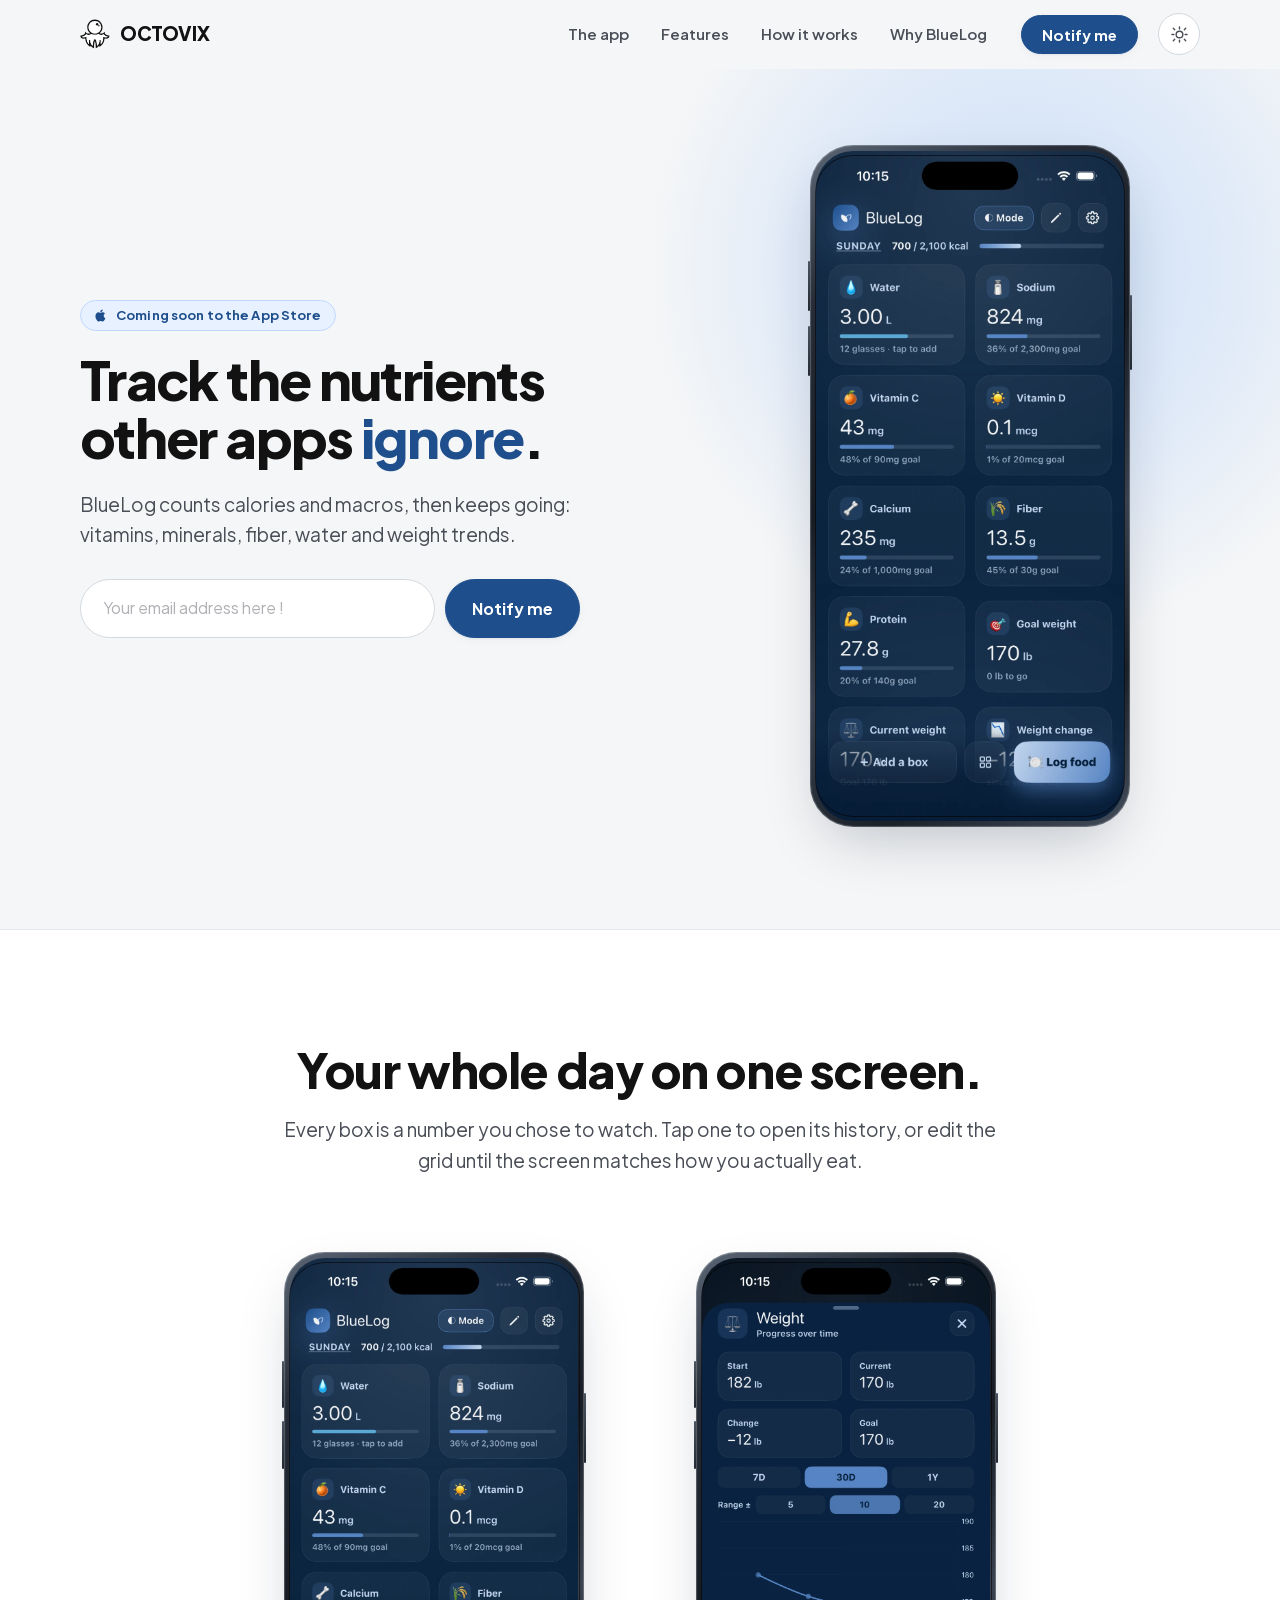
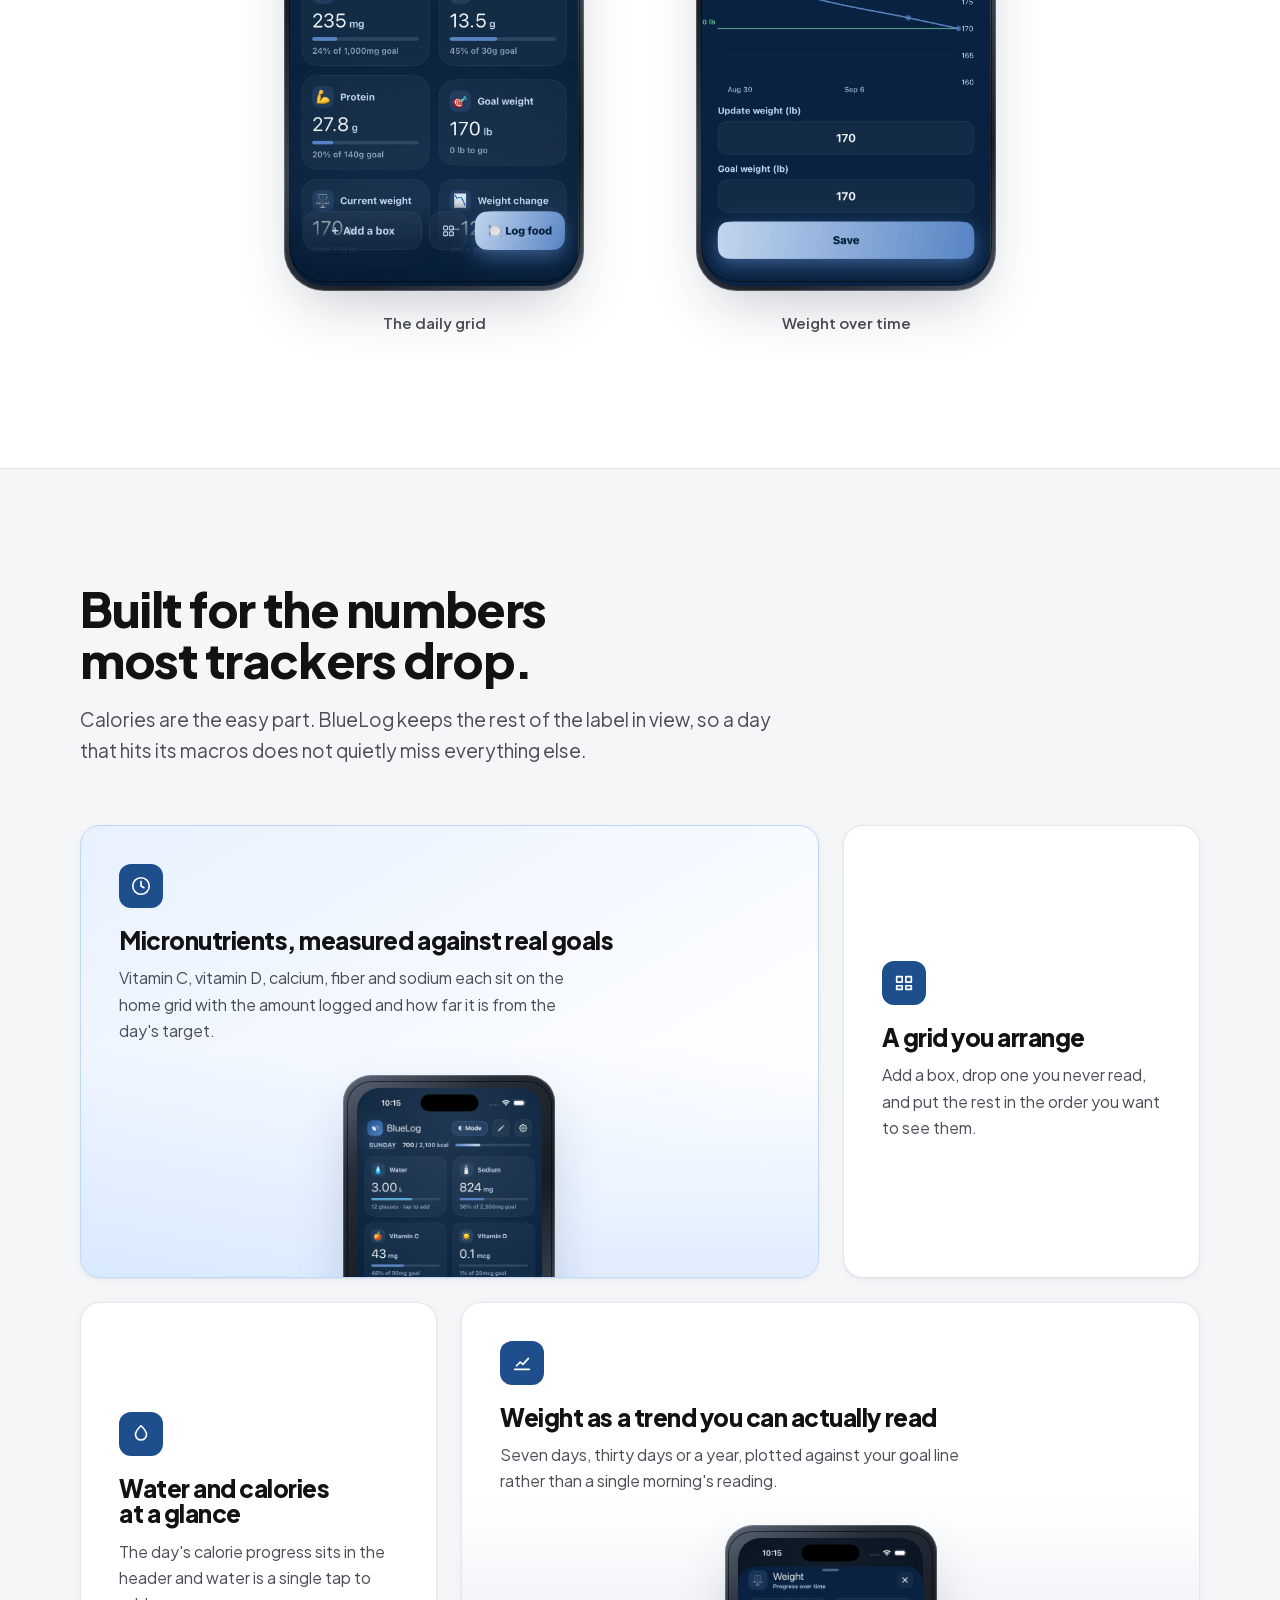
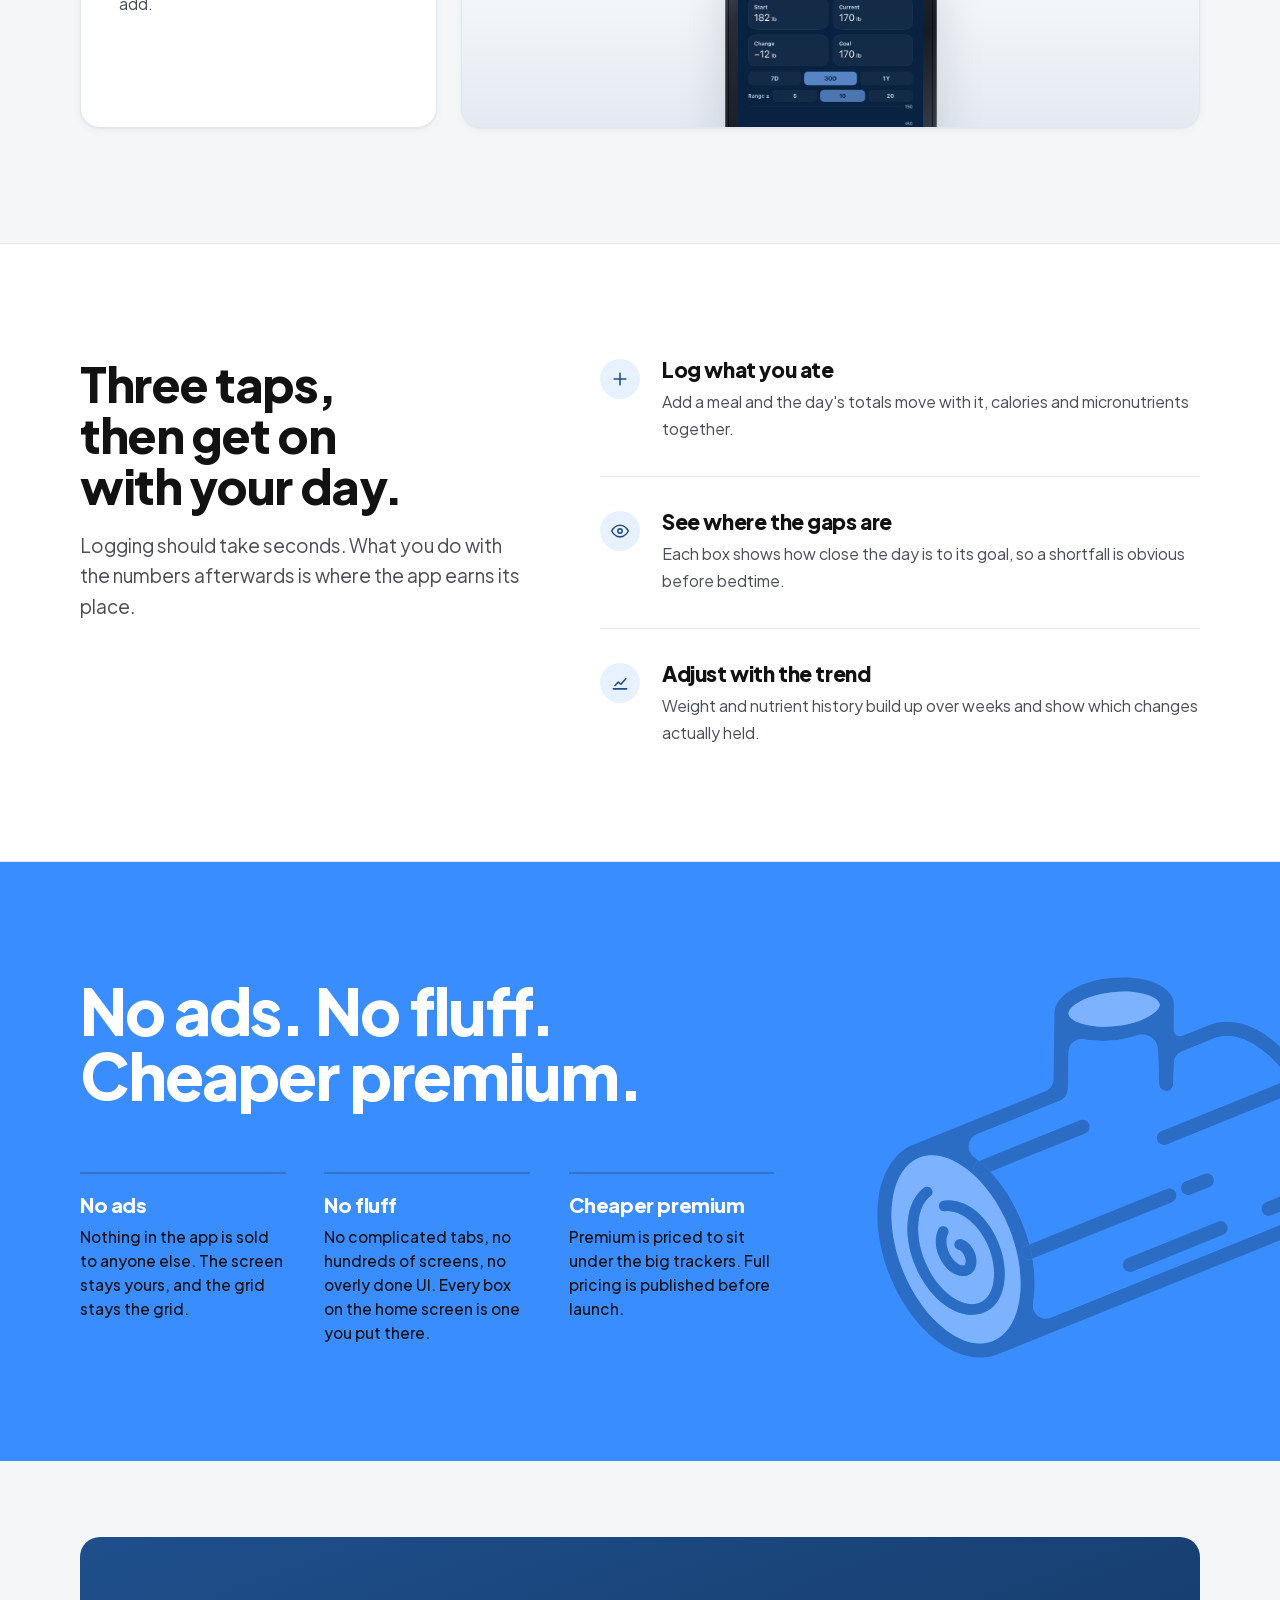
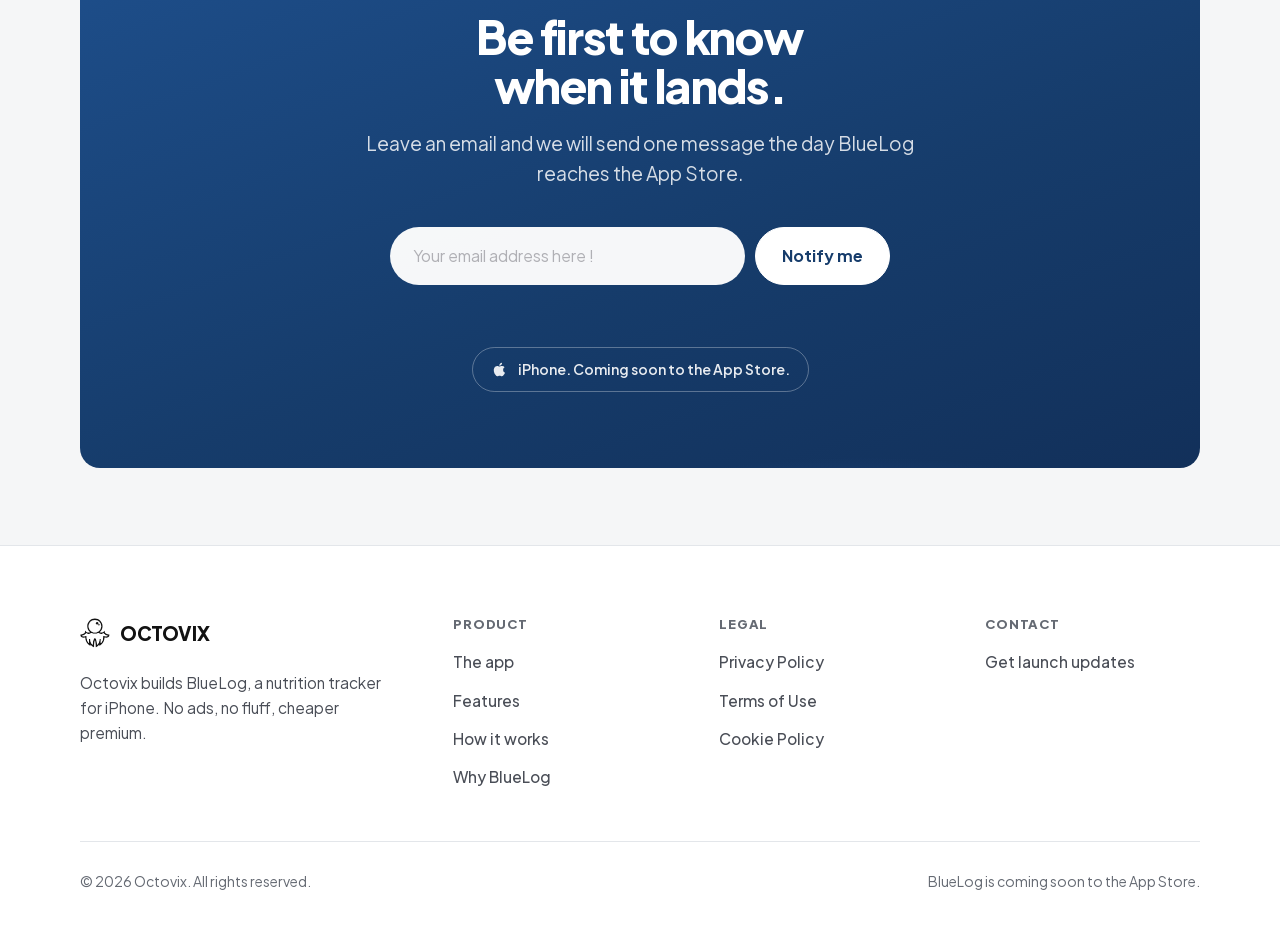
==== index.html @ 42024d17 "removed: Unneeded Text.html Removed/altered text" ====
<!DOCTYPE html>
<html lang="en">
<head>
<meta charset="utf-8">
<meta name="viewport" content="width=device-width, initial-scale=1">
<title>BlueLog by Octovix | Nutrition tracking without the noise</title>
<meta name="description" content="BlueLog counts calories and macros, then keeps going: vitamins, minerals, fiber, water and weight trends. No ads. Coming soon to the App Store.">
<meta name="theme-color" content="#3A8DFF" media="(prefers-color-scheme: light)">
<meta name="theme-color" content="#0C1624" media="(prefers-color-scheme: dark)">

<!-- Open Graph / social.
     TODO: once the live domain is registered, set og:url, twitter:url and add
     <link rel="canonical"> here. No domain is invented in the meantime. -->
<meta property="og:type" content="website">
<meta property="og:site_name" content="Octovix">
<meta property="og:title" content="BlueLog | Nutrition tracking without the noise">
<meta property="og:description" content="Calories and macros, plus the vitamins, minerals, fiber and water most trackers skip. Coming soon to the App Store.">
<meta property="og:image" content="assets/img/og-image.png">
<meta property="og:image:width" content="1200">
<meta property="og:image:height" content="630">
<meta property="og:image:alt" content="BlueLog shown on an iPhone beside the Octovix wordmark.">
<meta name="twitter:card" content="summary_large_image">
<meta name="twitter:title" content="BlueLog | Nutrition tracking without the noise">
<meta name="twitter:description" content="Calories and macros, plus the vitamins, minerals, fiber and water most trackers skip.">
<meta name="twitter:image" content="assets/img/og-image.png">

<link rel="icon" href="assets/img/favicon.svg" type="image/svg+xml">
<link rel="apple-touch-icon" href="assets/img/apple-touch-icon.png">
<link rel="preload" href="assets/fonts/plus-jakarta-sans-latin.woff2" as="font" type="font/woff2" crossorigin>
<link rel="stylesheet" href="assets/css/styles.css">
<script>document.documentElement.classList.add('js');try{var t=localStorage.getItem('octovix-theme');if(t==='light'||t==='dark')document.documentElement.setAttribute('data-theme',t);}catch(e){}setTimeout(function(){if(!window.__blueLogReady)document.documentElement.classList.remove('js');},2500);</script>
<script type="application/ld+json">
{
  "@context": "https://schema.org",
  "@type": "SoftwareApplication",
  "name": "BlueLog",
  "applicationCategory": "HealthApplication",
  "operatingSystem": "iOS",
  "author": { "@type": "Organization", "name": "Octovix" }
}
</script>
</head>
<body>
<svg width="0" height="0" aria-hidden="true" focusable="false" style="position:absolute">
<symbol id="octovix-mark" viewBox="705 162 117 116">
<g id="_Mirror_Repeat_" data-name="&amp;lt;Mirror Repeat&amp;gt;">
      <g>
        <path fill="currentColor" d="M819.45,226.89c0-.28-.2-.52-.47-.57l-1.73-.33c-5.1-.98-15.62-4.52-15.62-9.22v-4.6c0-.49-.59-.76-.96-.44l-3.51,2.98c-.36.31-8.13,6.75-15.55,2.02,6.89-5.46,11.31-13.91,11.31-23.37,0-16.45-13.38-29.84-29.83-29.84s-29.84,13.39-29.84,29.84c0,9.46,4.43,17.9,11.31,23.37-7.42,4.73-15.19-1.71-15.54-2.01l-3.52-3.03c-.38-.32-.96-.05-.96.44v4.64c0,4.7-10.53,8.24-15.62,9.22l-1.73.33c-.27.05-.47.29-.47.57v1.76c0,2.99,1.15,5.46,3.32,7.13,4,3.07,10.68,2.7,14.97,2.03.34-.05.64.2.67.53,1.57,21.53,15.7,28.97,16.34,29.3l3.21,1.64c.39.2.86-.09.84-.54l-.07-2.26c-.02-.57.7-.82,1.05-.37,4.1,5.38,8.48,7.71,8.82,7.89l3.11,1.6c.39.2.85-.08.85-.52v-3.49c0-11.16,1.6-18.62,2.57-22.08.09-.32.38-.53.71-.53s.62.22.71.53c.96,3.47,2.57,10.92,2.57,22.08v3.49c0,.44.46.72.85.52l3.11-1.6c.34-.18,4.73-2.5,8.82-7.89.34-.45,1.07-.2,1.05.36l-.07,2.26c-.01.44.45.74.84.54l3.21-1.64c.64-.32,14.76-7.77,16.34-29.3.02-.34.33-.59.67-.53,4.29.67,10.97,1.04,14.97-2.03,2.17-1.67,3.32-4.13,3.32-7.13v-1.76ZM738.66,193.35c0-13.46,10.95-24.41,24.41-24.41s24.41,10.95,24.41,24.41-10.95,24.41-24.41,24.41-24.41-10.95-24.41-24.41ZM812.83,231.47h0c-2.86,2.2-10.23,1.35-14.21.29l-2.68-.72c-.37-.1-.73.18-.73.56v2.77c0,8.88-2.27,16.36-6.75,22.23-.53.7-1.06,1.33-1.58,1.9-.36.4-1.03.13-1.01-.41l.38-11.96c.05-.78.08-1.59.09-2.41,0-.32-.25-.58-.57-.59l-4.28-.07c-.32,0-.58.24-.59.56l-.07,2.23c-.45,6.78-2.61,12.64-6.43,17.44-.61.77-1.23,1.46-1.82,2.07-.35.36-.97.12-.99-.38-.62-10.84-2.61-17.3-3.27-19.18-.02-.04-1.87-6.05-5.18-6.05h-.03c-3.06.02-5.26,6-5.27,6.05-.66,1.88-2.65,8.34-3.27,19.18-.03.5-.64.74-.99.38-.59-.61-1.21-1.3-1.82-2.07-3.82-4.81-5.98-10.66-6.43-17.44l-.07-2.23c-.01-.32-.27-.57-.59-.56l-4.28.07c-.32,0-.57.27-.57.59.01.82.04,1.63.09,2.41l.38,11.95c.02.54-.65.81-1.01.41-.52-.57-1.05-1.2-1.58-1.9-4.48-5.87-6.75-13.34-6.75-22.23v-2.77c0-.38-.36-.66-.73-.56l-2.68.72c-2.66.71-10.99,2.19-14.2-.28,0,0,0,0,0,0-.37-.29-.25-.88.2-1.01,4.55-1.27,11.94-4,15.02-8.9.16-.26.49-.35.76-.2,1.19.63,2.61,1.27,4.2,1.75,5.87,1.77,11.34.65,15.92-3.23,4.1,2.12,8.74,3.32,13.66,3.32s9.57-1.2,13.66-3.32c4.57,3.88,10.04,4.99,15.92,3.23,1.58-.47,3.01-1.11,4.2-1.75.27-.14.6-.05.76.2,3.08,4.9,10.47,7.63,15.02,8.9.46.13.58.72.2,1.01Z"/>
        <path fill="currentColor" d="M787.49,193.35c0,13.46-10.95,24.41-24.41,24.41s-24.41-10.95-24.41-24.41,10.95-24.41,24.41-24.41,24.41,10.95,24.41,24.41Z"/>
        <path fill="var(--surface)" d="M812.83,231.47h0c-2.86,2.2-10.23,1.35-14.21.29l-2.68-.72c-.37-.1-.73.18-.73.56v2.77c0,8.88-2.27,16.36-6.75,22.23-.53.7-1.06,1.33-1.58,1.9-.36.4-1.03.13-1.01-.41l.38-11.96c.05-.78.08-1.59.09-2.41,0-.32-.25-.58-.57-.59l-4.28-.07c-.32,0-.58.24-.59.56l-.07,2.23c-.45,6.78-2.61,12.64-6.43,17.44-.61.77-1.23,1.46-1.82,2.07-.35.36-.97.12-.99-.38-.62-10.84-2.61-17.3-3.27-19.18-.02-.04-1.87-6.05-5.18-6.05h-.03c-3.06.02-5.26,6-5.27,6.05-.66,1.88-2.65,8.34-3.27,19.18-.03.5-.64.74-.99.38-.59-.61-1.21-1.3-1.82-2.07-3.82-4.81-5.98-10.66-6.43-17.44l-.07-2.23c-.01-.32-.27-.57-.59-.56l-4.28.07c-.32,0-.57.27-.57.59.01.82.04,1.63.09,2.41l.38,11.95c.02.54-.65.81-1.01.41-.52-.57-1.05-1.2-1.58-1.9-4.48-5.87-6.75-13.34-6.75-22.23v-2.77c0-.38-.36-.66-.73-.56l-2.68.72c-2.66.71-10.99,2.19-14.2-.28,0,0,0,0,0,0-.37-.29-.25-.88.2-1.01,4.55-1.27,11.94-4,15.02-8.9.16-.26.49-.35.76-.2,1.19.63,2.61,1.27,4.2,1.75,5.87,1.77,11.34.65,15.92-3.23,4.1,2.12,8.74,3.32,13.66,3.32s9.57-1.2,13.66-3.32c4.57,3.88,10.04,4.99,15.92,3.23,1.58-.47,3.01-1.11,4.2-1.75.27-.14.6-.05.76.2,3.08,4.9,10.47,7.63,15.02,8.9.46.13.58.72.2,1.01Z"/>
      </g>
    </g>
    <path fill="var(--surface)" d="M787.49,193.35c0,13.46-10.95,24.41-24.41,24.41s-24.41-10.95-24.41-24.41,10.95-24.41,24.41-24.41,24.41,10.95,24.41,24.41Z"/>
    <circle fill="currentColor" cx="771.82" cy="181.96" r="4.71"/>
    <circle fill="currentColor" cx="778.85" cy="187.68" r="2.95"/>
</symbol>
</svg>

<a class="skip-link" href="#main">Skip to content</a>

<header class="nav" id="top">
  <div class="wrap nav__inner">
    <a class="brand" href="#top" aria-label="Octovix home">
      <svg class="brand__mark" aria-hidden="true" focusable="false">
        <use href="#octovix-mark"></use>
      </svg>
      <span class="brand__name">OCTOVIX</span>
    </a>

    <nav aria-label="Primary">
      <ul class="nav__links">
        <li><a href="#showcase">The app</a></li>
        <li><a href="#features">Features</a></li>
        <li><a href="#how">How it works</a></li>
        <li><a href="#promise">Why BlueLog</a></li>
      </ul>
    </nav>

    <a class="btn btn--primary btn--sm nav__cta" href="#notify">Notify me</a>

    <button class="theme-toggle" type="button" data-theme-toggle aria-label="Switch to dark theme">
      <svg class="icon-sun" viewBox="0 0 24 24" fill="none" stroke="currentColor" stroke-width="1.8"
           stroke-linecap="round" stroke-linejoin="round" aria-hidden="true" focusable="false">
        <circle cx="12" cy="12" r="4.2"/>
        <path d="M12 2.5v2.4M12 19.1v2.4M4.2 4.2l1.7 1.7M18.1 18.1l1.7 1.7M2.5 12h2.4M19.1 12h2.4M4.2 19.8l1.7-1.7M18.1 5.9l1.7-1.7"/>
      </svg>
      <svg class="icon-moon" viewBox="0 0 24 24" fill="none" stroke="currentColor" stroke-width="1.8"
           stroke-linecap="round" stroke-linejoin="round" aria-hidden="true" focusable="false">
        <path d="M20 14.5A8.5 8.5 0 1 1 9.5 4a6.6 6.6 0 0 0 10.5 10.5Z"/>
      </svg>
    </button>

    <button class="nav__toggle" type="button" aria-expanded="false" aria-controls="nav-panel">
      <span aria-hidden="true"></span>
      <span class="sr-only">Menu</span>
    </button>
  </div>

  <div class="nav__panel" id="nav-panel">
    <div class="wrap">
      <ul>
        <li><a href="#showcase">The app</a></li>
        <li><a href="#features">Features</a></li>
        <li><a href="#how">How it works</a></li>
        <li><a href="#promise">Why BlueLog</a></li>
        <li><a class="btn btn--primary" href="#notify">Notify me</a></li>
      </ul>
    </div>
  </div>
</header>

<main id="main">

  <!-- Hero: asymmetric split ---------------------------------- -->
  <section class="hero">
    <div class="wrap hero__inner">
      <div class="hero__copy">
        <p class="eyebrow" data-reveal>
          <svg viewBox="0 0 24 24" fill="currentColor" aria-hidden="true" focusable="false">
            <path d="M17.05 12.54a4.4 4.4 0 0 1 2.1-3.69 4.52 4.52 0 0 0-3.56-1.92c-1.5-.15-2.95.88-3.71.88s-1.95-.86-3.2-.84A4.74 4.74 0 0 0 4.7 9.4c-1.72 2.98-.44 7.38 1.23 9.79.82 1.18 1.79 2.5 3.07 2.45 1.24-.05 1.7-.79 3.2-.79s1.92.79 3.22.77c1.33-.03 2.17-1.2 2.98-2.39a10.6 10.6 0 0 0 1.35-2.76 4.37 4.37 0 0 1-2.7-3.93ZM14.6 5.4A4.31 4.31 0 0 0 15.6 2.3a4.4 4.4 0 0 0-2.88 1.49 4.1 4.1 0 0 0-1.03 3 3.63 3.63 0 0 0 2.91-1.4Z"/>
          </svg>
          Coming soon to the App Store
        </p>

        <h1 data-reveal style="--reveal-delay:70ms">
          Track the nutrients other apps <em>ignore</em>.
        </h1>

        <p class="lead" data-reveal style="--reveal-delay:140ms">
          BlueLog counts calories and macros, then keeps going: vitamins, minerals,
          fiber, water and weight trends.
        </p>

        <form class="signup" data-signup data-endpoint="" novalidate data-reveal style="--reveal-delay:210ms">
          <label class="sr-only" for="hero-email">Email address</label>
          <div class="signup__row">
            <input class="signup__input" id="hero-email" name="email" type="email"
                   autocomplete="email" required placeholder="Your email address here !">
            <button class="btn btn--primary signup__btn" type="submit">Notify me</button>
          </div>
          <p class="signup__note" data-signup-note role="status" aria-live="polite">
            
          </p>
        </form>
      </div>

      <div class="hero__media" data-reveal style="--reveal-delay:180ms">
        <div class="phone phone--float">
          <span class="phone__btn phone__btn--vol" aria-hidden="true"></span>
          <span class="phone__btn phone__btn--vol2" aria-hidden="true"></span>
          <span class="phone__btn phone__btn--pwr" aria-hidden="true"></span>
          <div class="phone__screen">
            <img src="assets/img/screens/dashboard.webp" width="900" height="1957"
                 fetchpriority="high" decoding="async"
                 alt="The BlueLog daily dashboard on iPhone, showing 700 of 2,100 kcal alongside boxes for water, sodium, vitamin C, vitamin D, calcium, fiber, protein and goal weight.">
          </div>
        </div>
      </div>
    </div>
  </section>

  <!-- Showcase: centred head, staggered phones ----------------- -->
  <section class="section showcase" id="showcase" aria-labelledby="showcase-h">
    <div class="wrap">
      <div class="section-head section-head--center" data-reveal>
        <h2 id="showcase-h">Your whole day on one screen.</h2>
        <p class="lead">
          Every box is a number you chose to watch. Tap one to open its history,
          or edit the grid until the screen matches how you actually eat.
        </p>
      </div>

      <div class="showcase__stage">
        <figure class="showcase__item" data-reveal>
          <div class="phone">
            <span class="phone__btn phone__btn--vol" aria-hidden="true"></span>
            <span class="phone__btn phone__btn--vol2" aria-hidden="true"></span>
            <span class="phone__btn phone__btn--pwr" aria-hidden="true"></span>
            <div class="phone__screen">
              <img src="assets/img/screens/dashboard.webp" width="900" height="1957"
                   loading="lazy" decoding="async"
                   alt="BlueLog dashboard with nutrient boxes, each showing the amount logged and the percentage of the daily goal reached.">
            </div>
          </div>
          <figcaption class="phone-caption">The daily grid</figcaption>
        </figure>

        <figure class="showcase__item" data-reveal style="--reveal-delay:120ms">
          <div class="phone">
            <span class="phone__btn phone__btn--vol" aria-hidden="true"></span>
            <span class="phone__btn phone__btn--vol2" aria-hidden="true"></span>
            <span class="phone__btn phone__btn--pwr" aria-hidden="true"></span>
            <div class="phone__screen">
              <img src="assets/img/screens/weight.webp" width="900" height="1957"
                   loading="lazy" decoding="async"
                   alt="The BlueLog weight screen, charting progress from a 182 lb start to 170 lb against a goal line, with 7 day, 30 day and 1 year ranges.">
            </div>
          </div>
          <figcaption class="phone-caption">Weight over time</figcaption>
        </figure>
      </div>
    </div>
  </section>

  <!-- Features: 4 items, 4 bento cells -------------------------- -->
  <section class="section" id="features" aria-labelledby="features-h">
    <div class="wrap">
      <div class="section-head" data-reveal>
        <h2 id="features-h">Built for the numbers most trackers drop.</h2>
        <p class="lead">
          Calories are the easy part. BlueLog keeps the rest of the label in view,
          so a day that hits its macros does not quietly miss everything else.
        </p>
      </div>

      <div class="bento">
        <article class="bento__cell bento__cell--wide bento__cell--tint" data-reveal>
          <span class="bento__icon" aria-hidden="true">
            <svg viewBox="0 0 24 24" fill="none" stroke="currentColor" stroke-width="1.8"
                 stroke-linecap="round" stroke-linejoin="round">
              <path d="M12 21c4.97 0 9-4.03 9-9s-4.03-9-9-9-9 4.03-9 9 4.03 9 9 9Z"/>
              <path d="M12 7v5l3.2 1.9"/>
            </svg>
          </span>
          <h3>Micronutrients, measured against real goals</h3>
          <p>
            Vitamin C, vitamin D, calcium, fiber and sodium each sit on the home grid
            with the amount logged and how far it is from the day's target.
          </p>
          <div class="bento__art bento__art--sky">
            <div class="phone phone--peek">
              <div class="phone__screen">
                <img src="assets/img/screens/dashboard.webp" width="900" height="1957"
                     loading="lazy" decoding="async"
                     alt="The BlueLog home grid with boxes for water, sodium, vitamin C and vitamin D, each showing a progress bar and a percentage of the daily goal.">
              </div>
            </div>
          </div>
        </article>

        <article class="bento__cell bento__cell--text" data-reveal style="--reveal-delay:90ms">
          <span class="bento__icon" aria-hidden="true">
            <svg viewBox="0 0 24 24" fill="none" stroke="currentColor" stroke-width="1.8"
                 stroke-linecap="round" stroke-linejoin="round">
              <path d="M4 5h6v6H4zM14 5h6v6h-6zM4 15h6v4H4zM14 15h6v4h-6z"/>
            </svg>
          </span>
          <h3>A grid you arrange</h3>
          <p>
            Add a box, drop one you never read, and put the rest in the order you
            want to see them.
          </p>
        </article>

        <article class="bento__cell bento__cell--text" data-reveal>
          <span class="bento__icon" aria-hidden="true">
            <svg viewBox="0 0 24 24" fill="none" stroke="currentColor" stroke-width="1.8"
                 stroke-linecap="round" stroke-linejoin="round">
              <path d="M12 3s6 5.7 6 9.5a6 6 0 0 1-12 0C6 8.7 12 3 12 3Z"/>
            </svg>
          </span>
          <h3>Water and calories at a glance</h3>
          <p>
            The day's calorie progress sits in the header and water is a single tap
            to add.
          </p>
        </article>

        <article class="bento__cell bento__cell--wide" data-reveal style="--reveal-delay:90ms">
          <span class="bento__icon" aria-hidden="true">
            <svg viewBox="0 0 24 24" fill="none" stroke="currentColor" stroke-width="1.8"
                 stroke-linecap="round" stroke-linejoin="round">
              <path d="M4 19h16M6 15l4-4 3 2.5L19 7"/>
            </svg>
          </span>
          <h3>Weight as a trend you can actually read</h3>
          <p>
            Seven days, thirty days or a year, plotted against your goal line rather
            than a single morning's reading.
          </p>
          <div class="bento__art bento__art--navy">
            <div class="phone phone--peek">
              <div class="phone__screen">
                <img src="assets/img/screens/weight.webp" width="900" height="1957"
                     loading="lazy" decoding="async"
                     alt="The BlueLog weight screen, showing start, current, change and goal figures above a chart trending down toward the goal line.">
              </div>
            </div>
          </div>
        </article>
      </div>
    </div>
  </section>

  <!-- How it works: sticky heading + divided steps -------------- -->
  <section class="section how" id="how" aria-labelledby="how-h">
    <div class="wrap how__grid">
      <div class="how__aside" data-reveal>
        <h2 id="how-h">Three taps, then get on with your day.</h2>
        <p class="lead">
          Logging should take seconds. What you do with the numbers afterwards is
          where the app earns its place.
        </p>
      </div>

      <div class="steps">
        <article class="step" data-reveal>
          <span class="step__dot" aria-hidden="true">
            <svg viewBox="0 0 24 24" fill="none" stroke="currentColor" stroke-width="1.9"
                 stroke-linecap="round" stroke-linejoin="round">
              <path d="M12 5v14M5 12h14"/>
            </svg>
          </span>
          <div>
            <h3>Log what you ate</h3>
            <p>Add a meal and the day's totals move with it, calories and micronutrients together.</p>
          </div>
        </article>

        <article class="step" data-reveal style="--reveal-delay:80ms">
          <span class="step__dot" aria-hidden="true">
            <svg viewBox="0 0 24 24" fill="none" stroke="currentColor" stroke-width="1.9"
                 stroke-linecap="round" stroke-linejoin="round">
              <path d="M2 12s3.6-7 10-7 10 7 10 7-3.6 7-10 7-10-7-10-7Z"/>
              <circle cx="12" cy="12" r="2.6"/>
            </svg>
          </span>
          <div>
            <h3>See where the gaps are</h3>
            <p>Each box shows how close the day is to its goal, so a shortfall is obvious before bedtime.</p>
          </div>
        </article>

        <article class="step" data-reveal style="--reveal-delay:160ms">
          <span class="step__dot" aria-hidden="true">
            <svg viewBox="0 0 24 24" fill="none" stroke="currentColor" stroke-width="1.9"
                 stroke-linecap="round" stroke-linejoin="round">
              <path d="M4 19h16M6 15l4-4 3 2.5L19 7"/>
            </svg>
          </span>
          <div>
            <h3>Adjust with the trend</h3>
            <p>Weight and nutrient history build up over weeks and show which changes actually held.</p>
          </div>
        </article>
      </div>
    </div>
  </section>

  <!-- Promise: full-bleed brand blue ---------------------------- -->
  <section class="section promise" id="promise" aria-labelledby="promise-h">
    <img class="promise__mascot" src="assets/img/bluelog-illustration.svg" alt=""
         aria-hidden="true" loading="lazy" width="651" height="519">
    <div class="wrap">
      <h2 id="promise-h" data-reveal>No ads. No fluff. Cheaper premium.</h2>
      <ul class="promise__list">
        <li data-reveal>
          <h3>No ads</h3>
          <p>Nothing in the app is sold to anyone else. The screen stays yours, and the grid stays the grid.</p>
        </li>
        <li data-reveal style="--reveal-delay:90ms">
          <h3>No fluff</h3>
          <p>No complicated tabs, no hundreds of screens, no overly done UI. Every box on the home screen is one you put there.</p>
        </li>
        <li data-reveal style="--reveal-delay:180ms">
          <h3>Cheaper premium</h3>
          <p>Premium is priced to sit under the big trackers. Full pricing is published before launch.</p>
        </li>
      </ul>
    </div>
  </section>

  <!-- Notify CTA ------------------------------------------------ -->
  <section class="section section--tight" id="notify" aria-labelledby="notify-h">
    <div class="wrap">
      <div class="panel-dark" data-reveal>
        <h2 id="notify-h">Be first to know when it lands.</h2>
        <p class="lead">
          Leave an email and we will send one message the day BlueLog reaches the
          App Store.
        </p>

        <form class="signup" data-signup data-endpoint="" novalidate>
          <label class="sr-only" for="cta-email">Email address</label>
          <div class="signup__row">
            <input class="signup__input" id="cta-email" name="email" type="email"
                   autocomplete="email" required placeholder="Your email address here !">
            <button class="btn btn--light signup__btn" type="submit">Notify me</button>
          </div>
          <p class="signup__note" data-signup-note role="status" aria-live="polite">
            
          </p>
        </form>

        <p class="storebadge">
          <svg viewBox="0 0 24 24" fill="currentColor" aria-hidden="true" focusable="false">
            <path d="M17.05 12.54a4.4 4.4 0 0 1 2.1-3.69 4.52 4.52 0 0 0-3.56-1.92c-1.5-.15-2.95.88-3.71.88s-1.95-.86-3.2-.84A4.74 4.74 0 0 0 4.7 9.4c-1.72 2.98-.44 7.38 1.23 9.79.82 1.18 1.79 2.5 3.07 2.45 1.24-.05 1.7-.79 3.2-.79s1.92.79 3.22.77c1.33-.03 2.17-1.2 2.98-2.39a10.6 10.6 0 0 0 1.35-2.76 4.37 4.37 0 0 1-2.7-3.93ZM14.6 5.4A4.31 4.31 0 0 0 15.6 2.3a4.4 4.4 0 0 0-2.88 1.49 4.1 4.1 0 0 0-1.03 3 3.63 3.63 0 0 0 2.91-1.4Z"/>
          </svg>
          iPhone. Coming soon to the App Store.
        </p>
      </div>
    </div>
  </section>

</main>

<footer class="footer">
  <div class="wrap">
    <div class="footer__top">
      <div class="footer__about">
        <a class="brand" href="#top" aria-label="Octovix home">
          <svg class="brand__mark" aria-hidden="true" focusable="false">
            <use href="#octovix-mark"></use>
          </svg>
          <span class="brand__name">OCTOVIX</span>
        </a>
        <p class="lead">
          Octovix builds BlueLog, a nutrition tracker for iPhone. No ads, no fluff,
          cheaper premium.
        </p>
      </div>

      <div>
        <h2>Product</h2>
        <ul>
          <li><a href="#showcase">The app</a></li>
          <li><a href="#features">Features</a></li>
          <li><a href="#how">How it works</a></li>
          <li><a href="#promise">Why BlueLog</a></li>
        </ul>
      </div>

      <div>
        <h2>Legal</h2>
        <ul>
          <li><a href="privacy.html">Privacy Policy</a></li>
          <li><a href="terms.html">Terms of Use</a></li>
          <li><a href="cookies.html">Cookie Policy</a></li>
        </ul>
      </div>

      <div>
        <h2>Contact</h2>
        <!-- TODO: replace this link with a real support address once one exists,
             e.g. <a href="mailto:support@yourdomain.com">support@yourdomain.com</a> -->
        <ul>
          <li><a href="#notify">Get launch updates</a></li>
        </ul>
      </div>
    </div>

    <div class="footer__base">
      <p>&copy; <span data-year>2026</span> Octovix. All rights reserved.</p>
      <p>BlueLog is coming soon to the App Store.</p>
    </div>
  </div>
</footer>

<script src="assets/js/main.js" defer></script>
</body>
</html>
---- assets/css/styles.css ----
@font-face {
  font-family: 'Plus Jakarta Sans';
  src: url('../fonts/plus-jakarta-sans-latin.woff2') format('woff2');
  font-weight: 400 800;
  font-style: normal;
  font-display: swap;
  unicode-range: U+0000-00FF, U+0131, U+0152-0153, U+02BB-02BC, U+02C6, U+02DA,
    U+02DC, U+0304, U+0308, U+0329, U+2000-206F, U+2074, U+20AC, U+2122, U+2191,
    U+2193, U+2212, U+2215, U+FEFF, U+FFFD;
}
@font-face {
  font-family: 'Plus Jakarta Sans';
  src: url('../fonts/plus-jakarta-sans-latin-ext.woff2') format('woff2');
  font-weight: 400 800;
  font-style: normal;
  font-display: swap;
  unicode-range: U+0100-02BA, U+02BD-02C5, U+02C7-02CC, U+02CE-02D7, U+02DD-02FF,
    U+0304, U+0308, U+0329, U+1D00-1DBF, U+1E00-1E9F, U+1EF2-1EFF, U+2020,
    U+20A0-20AB, U+20AD-20C0, U+2113, U+2C60-2C7F, U+A720-A7FF;
}

/* ---------------------------------------------------------------
   Tokens
   Radius rule for the whole site:
     interactive controls (buttons, inputs, chips) .... pill
     containers (cards, media, panels) ................ --r-lg
     inner details (badges, small media) .............. --r-sm
   Accent rule: --blue is the single accent. --navy carries any
   white text, because white on --blue only reaches 3.3:1.
   --------------------------------------------------------------- */
:root {
  --navy: #1e4f8c;
  --navy-deep: #163c6b;
  --blue: #3a8dff;
  --blue-100: #bfd7ff;
  --blue-50: #e8f1ff;
  --bg: #f5f6f7;
  --surface: #fff;
  --surface-2: #fff;
  --ink: #121212;
  --ink-2: #4a4e57;
  --ink-3: #656a73;
  --line: #e3e6ea;
  --line-strong: #d3d8df;

  /* Primary action + accent text are tokenised because the light-theme pair
     (white on --navy) drops to 3.4:1 once --navy lightens for dark mode. */
  --btn-bg: var(--navy);
  --btn-bg-hover: var(--navy-deep);
  --btn-fg: #fff;
  --accent-text: var(--navy);

  --r-lg: 20px;
  --r-sm: 12px;
  --r-pill: 999px;

  --shadow-sm: 0 1px 2px rgba(30, 79, 140, .06), 0 2px 8px rgba(30, 79, 140, .05);
  --shadow-md: 0 4px 12px rgba(30, 79, 140, .07), 0 16px 32px -12px rgba(30, 79, 140, .12);
  --shadow-lg: 0 24px 60px -18px rgba(18, 32, 56, .28);

  --wrap: 1200px;
  --gutter: clamp(20px, 5vw, 40px);
  --section-y: clamp(72px, 9vw, 128px);
  --nav-h: 68px;

  --ease: cubic-bezier(.16, 1, .3, 1);
  color-scheme: light;
}

/* Dark tokens apply when the system prefers dark AND the visitor hasn't
   explicitly chosen light, OR when the visitor has explicitly chosen dark
   (the toggle sets data-theme via assets/js/main.js and persists it in
   localStorage). This order lets an explicit choice win in both directions. */
@media (prefers-color-scheme: dark) {
  :root:not([data-theme="light"]) {
    --navy: #4d8de0;
    --navy-deep: #1e4f8c;
    --blue: #3a8dff;
    --blue-100: #24467d;
    --blue-50: #16294a;
    --bg: #0c1624;
    --surface: #121f33;
    --surface-2: #16263d;
    --ink: #f2f5f9;
    --ink-2: #b3bfd0;
    --ink-3: #8c99ab;
    --line: #22344f;
    --line-strong: #2d4262;
    --btn-bg: #9ec5f5;
    --btn-bg-hover: #bcd8fa;
    --btn-fg: #0c1624;
    --accent-text: #a8c9f5;
    --shadow-sm: 0 1px 2px rgba(0, 0, 0, .3), 0 2px 8px rgba(0, 0, 0, .24);
    --shadow-md: 0 4px 12px rgba(0, 0, 0, .32), 0 16px 32px -12px rgba(0, 0, 0, .45);
    --shadow-lg: 0 24px 60px -18px rgba(0, 0, 0, .6);
    color-scheme: dark;
  }
}
:root[data-theme="dark"] {
  /* inverted primary: light blue face, dark label, echoing the app's own
     Save and Log food buttons */
  --navy: #4d8de0;
  --navy-deep: #1e4f8c;
  --blue: #3a8dff;
  --blue-100: #24467d;
  --blue-50: #16294a;
  --bg: #0c1624;
  --surface: #121f33;
  --surface-2: #16263d;
  --ink: #f2f5f9;
  --ink-2: #b3bfd0;
  --ink-3: #8c99ab;
  --line: #22344f;
  --line-strong: #2d4262;
  --btn-bg: #9ec5f5;
  --btn-bg-hover: #bcd8fa;
  --btn-fg: #0c1624;
  --accent-text: #a8c9f5;
  --shadow-sm: 0 1px 2px rgba(0, 0, 0, .3), 0 2px 8px rgba(0, 0, 0, .24);
  --shadow-md: 0 4px 12px rgba(0, 0, 0, .32), 0 16px 32px -12px rgba(0, 0, 0, .45);
  --shadow-lg: 0 24px 60px -18px rgba(0, 0, 0, .6);
  color-scheme: dark;
}

/* ---------------------------------------------------------------
   Reset + base
   --------------------------------------------------------------- */
*, *::before, *::after { box-sizing: border-box; }

html {
  -webkit-text-size-adjust: 100%;
  scroll-behavior: smooth;
}
@media (prefers-reduced-motion: reduce) {
  html { scroll-behavior: auto; }
}

body {
  margin: 0;
  background: var(--bg);
  color: var(--ink);
  font-family: 'Plus Jakarta Sans', ui-sans-serif, system-ui, -apple-system,
    'Segoe UI', Roboto, Helvetica, Arial, sans-serif;
  font-size: 1.0625rem;
  line-height: 1.65;
  font-weight: 400;
  -webkit-font-smoothing: antialiased;
  -moz-osx-font-smoothing: grayscale;
  overflow-x: hidden;
}

img, svg, picture { max-width: 100%; display: block; }
button, input { font: inherit; color: inherit; }

h1, h2, h3, h4 {
  margin: 0;
  font-weight: 800;
  letter-spacing: -.03em;
  line-height: 1.06;
  text-wrap: balance;
}
p { margin: 0; }
a { color: inherit; }

:focus-visible {
  outline: 3px solid var(--blue);
  outline-offset: 3px;
  border-radius: 4px;
}

.skip-link {
  /* fixed, not absolute: an absolute skip link sits at the top of the document
     and is off-screen when focused after the page has been scrolled */
  position: fixed;
  left: 12px;
  top: -60px;
  z-index: 200;
  padding: 12px 20px;
  border-radius: var(--r-pill);
  background: var(--navy-deep);
  color: #fff;
  font-weight: 700;
  text-decoration: none;
  transition: top .2s var(--ease);
}
.skip-link:focus-visible { top: 12px; }

.sr-only {
  position: absolute;
  width: 1px; height: 1px;
  padding: 0; margin: -1px;
  overflow: hidden;
  clip: rect(0 0 0 0);
  clip-path: inset(50%);
  white-space: nowrap;
  border: 0;
}

/* ---------------------------------------------------------------
   Layout
   --------------------------------------------------------------- */
.wrap {
  width: 100%;
  max-width: var(--wrap);
  margin-inline: auto;
  padding-inline: var(--gutter);
}
.section { padding-block: var(--section-y); }
.section--tight { padding-block: clamp(56px, 6vw, 88px); }
[id] { scroll-margin-top: calc(var(--nav-h) + 24px); }

.eyebrow {
  display: inline-flex;
  align-items: center;
  gap: 8px;
  margin: 0 0 20px;
  padding: 7px 14px 7px 12px;
  border: 1px solid var(--blue-100);
  border-radius: var(--r-pill);
  background: var(--blue-50);
  color: var(--accent-text);
  font-size: .8125rem;
  font-weight: 700;
  letter-spacing: .01em;
  line-height: 1;
}
.eyebrow svg { width: 15px; height: 15px; flex: none; }

.lead {
  color: var(--ink-2);
  font-size: clamp(1.0625rem, .95rem + .5vw, 1.1875rem);
  line-height: 1.6;
  max-width: 56ch;
}

.section-head { max-width: 46rem; margin-bottom: clamp(40px, 5vw, 60px); }
.section-head h2 { font-size: clamp(2rem, 1.3rem + 2.6vw, 3rem); }
.section-head .lead { margin-top: 18px; }
.section-head--center { margin-inline: auto; text-align: center; }
.section-head--center .lead { margin-inline: auto; }

/* ---------------------------------------------------------------
   Buttons + form controls  (all pill)
   --------------------------------------------------------------- */
.btn {
  display: inline-flex;
  align-items: center;
  justify-content: center;
  gap: 9px;
  padding: 15px 26px;
  border: 1px solid transparent;
  border-radius: var(--r-pill);
  font-size: 1rem;
  font-weight: 700;
  line-height: 1;
  white-space: nowrap;
  text-decoration: none;
  cursor: pointer;
  transition: background-color .2s var(--ease), border-color .2s var(--ease),
    color .2s var(--ease), transform .12s var(--ease), box-shadow .2s var(--ease);
}
.btn:active { transform: translateY(1px); }

.btn--primary {
  background: var(--btn-bg);
  border-color: var(--btn-bg);
  color: var(--btn-fg);
  box-shadow: var(--shadow-sm);
}
.btn--primary:hover { background: var(--btn-bg-hover); border-color: var(--btn-bg-hover); box-shadow: var(--shadow-md); }

.btn--ghost {
  background: transparent;
  border-color: var(--line-strong);
  color: var(--ink);
}
.btn--ghost:hover { border-color: var(--navy); color: var(--navy); background: var(--surface); }

/* Lives only on .panel-dark, whose gradient is theme-independent, so these
   stay literal rather than following the light/dark tokens. */
.btn--light {
  background: #fff;
  border-color: #fff;
  color: #163c6b;
}
.btn--light:hover { background: #e8f1ff; border-color: #e8f1ff; }

.btn--sm { padding: 11px 20px; font-size: .9375rem; }

/* Signup form ------------------------------------------------- */
.signup { width: 100%; max-width: 500px; }
.signup__row {
  display: flex;
  gap: 10px;
  align-items: stretch;
}
.signup__input {
  flex: 1 1 auto;
  min-width: 0;
  padding: 15px 22px;
  border: 1px solid var(--line-strong);
  border-radius: var(--r-pill);
  background: var(--surface);
  color: var(--ink);
  font-size: 1rem;
  transition: border-color .2s var(--ease), box-shadow .2s var(--ease);
}
/* Instructional placeholder colour preserved from the original design. */
.signup__input::placeholder { color: #b0b0b5; opacity: 1; }
.signup__input:hover { border-color: var(--line-strong); }
.signup__input:focus { outline: none; border-color: var(--blue); box-shadow: 0 0 0 4px rgba(58, 141, 255, .22); }
.signup__btn { flex: 0 0 auto; }

.signup__note {
  margin-top: 14px;
  min-height: 1.4em;
  font-size: .875rem;
  line-height: 1.4;
  color: var(--ink-3);
}
.signup__note[data-state='error'] { color: #b4231f; font-weight: 600; }
.signup__note[data-state='success'] { color: #1a6b3c; font-weight: 600; }
.signup.is-busy .signup__btn { opacity: .65; pointer-events: none; }

/* Signup on the dark CTA panel */
.panel-dark .signup__input {
  background: rgba(255, 255, 255, .96);
  border-color: transparent;
  color: var(--ink);
}
.panel-dark .signup__input:focus { box-shadow: 0 0 0 4px rgba(191, 215, 255, .4); border-color: #fff; }
.panel-dark .signup__note { color: rgba(255, 255, 255, .78); }
.panel-dark .signup__note[data-state='error'] { color: #ffc9c5; }
.panel-dark .signup__note[data-state='success'] { color: #bfe9d0; }

/* ---------------------------------------------------------------
   Navigation
   --------------------------------------------------------------- */
.nav {
  position: sticky;
  top: 0;
  z-index: 100;
  background: color-mix(in srgb, var(--bg) 86%, transparent);
  backdrop-filter: saturate(180%) blur(14px);
  -webkit-backdrop-filter: saturate(180%) blur(14px);
  border-bottom: 1px solid transparent;
  transition: border-color .25s var(--ease), background-color .25s var(--ease);
}
.nav.is-stuck {
  border-bottom-color: var(--line);
  background: color-mix(in srgb, var(--bg) 94%, transparent);
}
@supports not (backdrop-filter: blur(1px)) {
  .nav { background: var(--bg); }
}

.nav__inner {
  height: var(--nav-h);
  display: flex;
  align-items: center;
  gap: 20px;
}

.brand {
  display: inline-flex;
  align-items: center;
  gap: 10px;
  margin-right: auto;
  text-decoration: none;
  flex: none;
}
.brand__mark { width: 30px; height: 30px; flex: none; color: var(--ink); }
.brand__name {
  font-size: 1.1875rem;
  font-weight: 800;
  letter-spacing: -.02em;
  color: var(--ink);
}

.nav__links {
  display: flex;
  align-items: center;
  gap: 4px;
  list-style: none;
  margin: 0;
  padding: 0;
}
.nav__links a {
  display: block;
  padding: 9px 14px;
  border-radius: var(--r-pill);
  color: var(--ink-2);
  font-size: .9375rem;
  font-weight: 600;
  text-decoration: none;
  transition: color .2s var(--ease), background-color .2s var(--ease);
}
.nav__links a:hover { color: var(--ink); background: color-mix(in srgb, var(--ink) 6%, transparent); }

.nav__cta { flex: none; }

/* Theme toggle: a pill icon button, sun/moon cross-fading. Hidden until JS
   sets data-theme, so a no-JS visitor never sees a control that can't work
   (the site otherwise just follows system preference). */
.theme-toggle {
  display: none;
  width: 42px;
  height: 42px;
  padding: 0;
  flex: none;
  align-items: center;
  justify-content: center;
  border: 1px solid var(--line-strong);
  border-radius: var(--r-pill);
  background: var(--surface);
  color: var(--ink-2);
  cursor: pointer;
  transition: border-color .2s var(--ease), color .2s var(--ease), background-color .2s var(--ease);
}
.theme-toggle:hover { color: var(--ink); border-color: var(--navy); }
.js .theme-toggle { display: inline-flex; }
.legal-nav-actions { display: flex; align-items: center; gap: 10px; margin-left: auto; }
.theme-toggle svg {
  width: 19px;
  height: 19px;
  flex: none;
}
.theme-toggle .icon-moon { display: none; }
:root[data-theme="dark"] .theme-toggle .icon-sun { display: none; }
:root[data-theme="dark"] .theme-toggle .icon-moon { display: block; }

.nav__toggle {
  display: none;
  width: 42px;
  height: 42px;
  padding: 0;
  border: 1px solid var(--line-strong);
  border-radius: var(--r-pill);
  background: var(--surface);
  cursor: pointer;
  align-items: center;
  justify-content: center;
  flex: none;
}
.nav__toggle span {
  position: relative;
  display: block;
  width: 17px;
  height: 1.5px;
  background: var(--ink);
  border-radius: 2px;
  transition: transform .25s var(--ease), background-color .25s var(--ease);
}
.nav__toggle span::before,
.nav__toggle span::after {
  content: '';
  position: absolute;
  left: 0;
  width: 17px;
  height: 1.5px;
  background: var(--ink);
  border-radius: 2px;
  transition: transform .25s var(--ease);
}
.nav__toggle span::before { top: -5.5px; }
.nav__toggle span::after { top: 5.5px; }
.nav__toggle[aria-expanded='true'] span { background: transparent; }
.nav__toggle[aria-expanded='true'] span::before { transform: translateY(5.5px) rotate(45deg); }
.nav__toggle[aria-expanded='true'] span::after { transform: translateY(-5.5px) rotate(-45deg); }

.nav__panel { display: none; }

@media (max-width: 860px) {
  .nav__links, .nav__cta { display: none; }
  .nav__toggle { display: inline-flex; }
  .nav__panel {
    display: block;
    overflow: hidden;
    max-height: 0;
    border-top: 1px solid transparent;
    transition: max-height .3s var(--ease), border-color .3s var(--ease);
  }
  .nav__panel.is-open {
    max-height: 420px;
    border-top-color: var(--line);
  }
  .nav__panel ul {
    list-style: none;
    margin: 0;
    padding: 14px 0 22px;
    display: grid;
    gap: 2px;
  }
  /* :not(.btn) so the panel's CTA keeps its own white-on-navy colour;
     a bare `.nav__panel a` rule outranks `.btn--primary` on specificity. */
  .nav__panel a:not(.btn) {
    display: block;
    padding: 13px 4px;
    color: var(--ink);
    font-size: 1.0625rem;
    font-weight: 600;
    text-decoration: none;
    border-radius: var(--r-sm);
  }
  .nav__panel .btn { width: 100%; margin-top: 12px; }
}

/* ---------------------------------------------------------------
   iPhone mockup
   Aspect + corner ratios traced from an iPhone 17 Pro screenshot
   (1206 x 2622 px). The screenshots already contain the status bar
   and Dynamic Island, so the frame only supplies the enclosure.
   --------------------------------------------------------------- */
.phone {
  position: relative;
  width: 100%;
  padding: 1.85%;
  border-radius: 13.6% / 6.25%;
  background:
    linear-gradient(147deg, #5b6675 0%, #262d38 18%, #171c24 42%,
      #39424f 63%, #1b2129 82%, #444d5b 100%);
  box-shadow:
    inset 0 0 0 1px rgba(255, 255, 255, .16),
    inset 0 0 2px 1px rgba(255, 255, 255, .1),
    var(--shadow-lg);
  isolation: isolate;
}
.phone::after {
  /* thin inner lip between enclosure and glass */
  content: '';
  position: absolute;
  inset: 1.5%;
  border-radius: 12.4% / 5.7%;
  box-shadow: inset 0 0 0 1px rgba(0, 0, 0, .55);
  pointer-events: none;
  z-index: 2;
}
.phone__screen {
  position: relative;
  aspect-ratio: 1206 / 2622;
  border-radius: 12.1% / 5.6%;
  overflow: hidden;
  background: #0d1b2e;
  z-index: 1;
}
.phone__screen img {
  width: 100%;
  height: 100%;
  object-fit: cover;
  display: block;
}
/* side buttons */
.phone__btn {
  position: absolute;
  width: 2px;
  background: linear-gradient(180deg, #4a5361, #222932);
  border-radius: 2px;
  z-index: 0;
}
.phone__btn--vol { left: -2px; top: 17%; height: 7.4%; }
.phone__btn--vol2 { left: -2px; top: 26.5%; height: 7.4%; }
.phone__btn--pwr { right: -2px; top: 22%; height: 11%; }

.phone--float { animation: phone-float 7s ease-in-out infinite; }
@keyframes phone-float {
  0%, 100% { transform: translateY(0); }
  50% { transform: translateY(-12px); }
}

.phone-caption {
  margin-top: 20px;
  text-align: center;
  font-size: .9375rem;
  font-weight: 600;
  color: var(--ink-2);
}

/* ---------------------------------------------------------------
   Hero  (asymmetric split)
   --------------------------------------------------------------- */
.hero {
  position: relative;
  padding-top: clamp(40px, 6vw, 76px);
  padding-bottom: clamp(64px, 8vw, 104px);
  overflow: hidden;
}
.hero::before {
  content: '';
  position: absolute;
  top: -22%;
  right: -10%;
  width: min(780px, 82vw);
  aspect-ratio: 1;
  background: radial-gradient(circle at 50% 50%,
    rgba(58, 141, 255, .22) 0%, rgba(58, 141, 255, .1) 42%, transparent 68%);
  pointer-events: none;
  z-index: 0;
}
.hero__inner {
  position: relative;
  z-index: 1;
  display: grid;
  grid-template-columns: minmax(0, 1.14fr) minmax(0, .86fr);
  gap: clamp(32px, 4vw, 56px);
  align-items: center;
}
.hero h1 {
  font-size: clamp(2.25rem, 1rem + 3.15vw, 3.4rem);
  margin-bottom: 22px;
}
.hero h1 em {
  font-style: normal;
  color: var(--navy);
}
.hero .lead { max-width: 33rem; }
.hero .signup { margin-top: 30px; }

.hero__media {
  justify-self: center;
  width: 100%;
  max-width: 320px;
}

/* ---------------------------------------------------------------
   Showcase  (centred head, staggered phones)
   --------------------------------------------------------------- */
.showcase { background: var(--surface); border-block: 1px solid var(--line); }
.showcase__stage {
  display: grid;
  grid-template-columns: repeat(2, minmax(0, 1fr));
  gap: clamp(28px, 5vw, 72px);
  align-items: start;
  max-width: 760px;
  margin-inline: auto;
}
.showcase__item { max-width: 300px; width: 100%; justify-self: center; }
.showcase__item:first-child { transform: translateY(28px); }

/* ---------------------------------------------------------------
   Features bento  (4 items, 4 cells, asymmetric)
   --------------------------------------------------------------- */
.bento {
  display: grid;
  grid-template-columns: repeat(3, minmax(0, 1fr));
  gap: clamp(16px, 2vw, 24px);
}
.bento__cell {
  display: flex;
  flex-direction: column;
  padding: clamp(26px, 3vw, 38px);
  border: 1px solid var(--line);
  border-radius: var(--r-lg);
  background: var(--surface);
  box-shadow: var(--shadow-sm);
  overflow: hidden;
  transition: transform .3s var(--ease), box-shadow .3s var(--ease),
    border-color .3s var(--ease);
}
.bento__cell:hover {
  transform: translateY(-3px);
  box-shadow: var(--shadow-md);
  border-color: var(--line-strong);
}
.bento__cell--wide { grid-column: span 2; }
/* text-only cells sit beside a taller media cell, so centre their block
   rather than letting it hang from the top with dead space below */
.bento__cell--text { justify-content: center; }
.bento__cell--tint {
  background: linear-gradient(150deg, var(--blue-50), var(--surface) 78%);
  border-color: var(--blue-100);
}
.bento__cell h3 {
  font-size: clamp(1.25rem, 1.1rem + .5vw, 1.5rem);
  letter-spacing: -.02em;
}
.bento__cell p {
  margin-top: 12px;
  color: var(--ink-2);
  font-size: 1rem;
  max-width: 42ch;
}
.bento__icon {
  width: 44px;
  height: 44px;
  margin-bottom: 20px;
  display: grid;
  place-items: center;
  border-radius: var(--r-sm);
  background: var(--navy);
  color: #fff;
  flex: none;
}
.bento__icon svg { width: 22px; height: 22px; }

/* Cell art: a real device peeking up from the bottom edge of the cell.
   The frame is clipped by the cell, so the screenshot is never zoomed. */
.bento__art {
  position: relative;
  margin-top: auto;
  padding-top: 30px;
  margin-inline: calc(clamp(26px, 3vw, 38px) * -1);
  margin-bottom: calc(clamp(26px, 3vw, 38px) * -1);
  height: 232px;
  overflow: hidden;
  display: flex;
  justify-content: center;
  align-items: flex-start;
}
.bento__art--sky { background: linear-gradient(180deg, transparent, rgba(58, 141, 255, .16)); }
.bento__art--navy { background: linear-gradient(180deg, transparent, rgba(30, 79, 140, .12)); }
.phone--peek { width: 212px; flex: none; }

/* ---------------------------------------------------------------
   How it works  (sticky heading + divided steps)
   --------------------------------------------------------------- */
.how { background: var(--surface); border-block: 1px solid var(--line); }
.how__grid {
  display: grid;
  grid-template-columns: minmax(0, .85fr) minmax(0, 1.15fr);
  gap: clamp(32px, 6vw, 88px);
  align-items: start;
}
.how__aside { position: sticky; top: calc(var(--nav-h) + 40px); }
.how__aside h2 { font-size: clamp(2rem, 1.3rem + 2.6vw, 3rem); }
.how__aside .lead { margin-top: 18px; }

.steps { display: grid; }
.step {
  display: grid;
  grid-template-columns: auto minmax(0, 1fr);
  gap: 22px;
  padding-block: clamp(26px, 3vw, 34px);
  border-top: 1px solid var(--line);
}
.step:first-child { border-top: 0; padding-top: 0; }
.step:last-child { padding-bottom: 0; }
.step__dot {
  width: 40px;
  height: 40px;
  display: grid;
  place-items: center;
  border-radius: var(--r-pill);
  background: var(--blue-50);
  color: var(--accent-text);
  flex: none;
}
.step__dot svg { width: 20px; height: 20px; }
.step h3 { font-size: 1.3125rem; letter-spacing: -.02em; }
.step p { margin-top: 8px; color: var(--ink-2); font-size: 1rem; }

/* ---------------------------------------------------------------
   Promise band  (full-bleed brand blue, large type)
   White is used only at display size; small copy is near-black,
   both clear WCAG AA against #3A8DFF.
   --------------------------------------------------------------- */
.promise {
  position: relative;
  overflow: hidden;
  background: var(--blue);
  color: #fff;
}
/* The brand log, drawn on this exact blue in the original artwork. */
.promise__mascot {
  position: absolute;
  right: -4%;
  top: 50%;
  width: min(38%, 460px);
  height: auto;
  transform: translateY(-50%) rotate(-6deg);
  opacity: .5;
  pointer-events: none;
}
.promise .wrap { position: relative; }
.promise h2, .promise__list { max-width: 62%; }
.promise h2 {
  font-size: clamp(2.15rem, 1.1rem + 4.2vw, 4rem);
  line-height: 1.02;
  max-width: 20ch;
}
.promise__list {
  list-style: none;
  margin: clamp(44px, 5vw, 64px) 0 0;
  padding: 0;
  display: grid;
  grid-template-columns: repeat(3, minmax(0, 1fr));
  gap: clamp(24px, 3vw, 44px);
}
.promise__list li { border-top: 2px solid rgba(18, 18, 18, .22); padding-top: 20px; }
.promise__list h3 {
  font-size: 1.25rem;
  color: #fff;
  letter-spacing: -.02em;
}
.promise__list p {
  margin-top: 10px;
  color: #121212;
  font-size: .9688rem;
  line-height: 1.55;
  font-weight: 500;
}

/* ---------------------------------------------------------------
   Notify CTA  (navy panel)
   --------------------------------------------------------------- */
.panel-dark {
  background: linear-gradient(160deg, #1e4f8c 0%, #163c6b 58%, #12305a 100%);
  color: #fff;
  border-radius: var(--r-lg);
  padding: clamp(40px, 6vw, 76px) clamp(26px, 5vw, 72px);
  text-align: center;
  position: relative;
  overflow: hidden;
}
.panel-dark::before {
  content: '';
  position: absolute;
  inset: auto -10% -60% 30%;
  height: 340px;
  background: radial-gradient(ellipse at 50% 50%, rgba(58, 141, 255, .5), transparent 66%);
  pointer-events: none;
}
.panel-dark > * { position: relative; }
.panel-dark h2 {
  font-size: clamp(1.95rem, 1.25rem + 2.5vw, 2.85rem);
  max-width: 18ch;
  margin-inline: auto;
}
.panel-dark .lead {
  margin: 18px auto 0;
  color: rgba(255, 255, 255, .82);
  max-width: 44ch;
}
.panel-dark .signup { margin: clamp(28px, 4vw, 38px) auto 0; }
.panel-dark .eyebrow {
  background: rgba(255, 255, 255, .12);
  border-color: rgba(255, 255, 255, .28);
  color: #fff;
}

.storebadge {
  display: inline-flex;
  align-items: center;
  gap: 10px;
  margin-top: 28px;
  padding: 10px 18px;
  border: 1px solid rgba(255, 255, 255, .3);
  border-radius: var(--r-pill);
  font-size: .875rem;
  font-weight: 600;
  color: rgba(255, 255, 255, .9);
}
.storebadge svg { width: 17px; height: 17px; }

/* ---------------------------------------------------------------
   Footer
   --------------------------------------------------------------- */
.footer {
  background: var(--surface);
  border-top: 1px solid var(--line);
  padding-block: clamp(48px, 6vw, 72px) 32px;
}
.footer__top {
  display: grid;
  grid-template-columns: minmax(0, 1.5fr) repeat(3, minmax(0, 1fr));
  gap: clamp(32px, 4vw, 56px);
  padding-bottom: clamp(36px, 4vw, 52px);
}
.footer__about .lead {
  margin-top: 16px;
  font-size: .9688rem;
  max-width: 32ch;
}
.footer h2 {
  font-size: .8125rem;
  font-weight: 800;
  letter-spacing: .06em;
  text-transform: uppercase;
  color: var(--ink-3);
  margin-bottom: 16px;
}
.footer ul { list-style: none; margin: 0; padding: 0; display: grid; gap: 10px; }
.footer ul a {
  color: var(--ink-2);
  font-size: .9688rem;
  font-weight: 500;
  text-decoration: none;
  transition: color .2s var(--ease);
}
.footer ul a:hover { color: var(--navy); text-decoration: underline; text-underline-offset: 3px; }

.footer__base {
  display: flex;
  flex-wrap: wrap;
  gap: 12px 24px;
  align-items: center;
  justify-content: space-between;
  padding-top: 28px;
  border-top: 1px solid var(--line);
  color: var(--ink-3);
  font-size: .875rem;
}

/* ---------------------------------------------------------------
   Legal pages
   --------------------------------------------------------------- */
.legal { max-width: 720px; }
.legal h1 { font-size: clamp(2.15rem, 1.5rem + 2.4vw, 3rem); }
.legal__meta { margin-top: 16px; color: var(--ink-3); font-size: .9375rem; }
.legal h2 {
  font-size: 1.3125rem;
  margin-top: 44px;
  margin-bottom: 12px;
}
.legal p, .legal li { color: var(--ink-2); }
.legal p + p { margin-top: 14px; }
.legal ul { margin: 14px 0 0; padding-left: 20px; display: grid; gap: 8px; }
.legal a { color: var(--navy); text-underline-offset: 3px; }
.legal__callout {
  margin-top: 28px;
  padding: 20px 24px;
  border: 1px solid var(--blue-100);
  border-left: 4px solid var(--blue);
  border-radius: var(--r-sm);
  background: var(--blue-50);
  color: var(--ink-2);
  font-size: .9688rem;
}
.legal__callout strong { color: var(--ink); }

/* ---------------------------------------------------------------
   Scroll reveal
   --------------------------------------------------------------- */
.js [data-reveal] {
  opacity: 0;
  transform: translateY(18px);
  transition: opacity .7s var(--ease), transform .7s var(--ease);
  transition-delay: var(--reveal-delay, 0ms);
}
.js [data-reveal].is-visible { opacity: 1; transform: none; }

/* ---------------------------------------------------------------
   Responsive
   --------------------------------------------------------------- */
@media (max-width: 1024px) {
  .footer__top { grid-template-columns: repeat(2, minmax(0, 1fr)); }
  .footer__about { grid-column: 1 / -1; }
}

@media (max-width: 900px) {
  .hero__inner { grid-template-columns: minmax(0, 1fr); gap: 48px; }
  .hero__media { max-width: 264px; order: 2; }
  .hero .signup { max-width: none; }
  .how__grid { grid-template-columns: minmax(0, 1fr); gap: 40px; }
  .how__aside { position: static; }
  .bento { grid-template-columns: repeat(2, minmax(0, 1fr)); }
  .bento__cell--wide { grid-column: span 2; }
  .promise__list { grid-template-columns: minmax(0, 1fr); gap: 0; }
  .promise__list li { padding-block: 22px; }
  .promise__mascot { display: none; }
  .promise h2, .promise__list { max-width: none; }
}

@media (max-width: 600px) {
  :root { --nav-h: 60px; }
  .bento { grid-template-columns: minmax(0, 1fr); }
  .bento__cell--wide { grid-column: span 1; }
  .showcase__stage { grid-template-columns: minmax(0, 1fr); gap: 44px; max-width: 280px; }
  .showcase__item:first-child { transform: none; }
  .signup__row { flex-direction: column; }
  .signup__btn { width: 100%; }
  .footer__top { grid-template-columns: minmax(0, 1fr); }
  .footer__base { justify-content: flex-start; }
  .step { grid-template-columns: minmax(0, 1fr); gap: 14px; }
}

/* ---------------------------------------------------------------
   Reduced motion
   --------------------------------------------------------------- */
@media (prefers-reduced-motion: reduce) {
  *, *::before, *::after {
    animation-duration: .001ms !important;
    animation-iteration-count: 1 !important;
    transition-duration: .001ms !important;
    scroll-behavior: auto !important;
  }
  [data-reveal] { opacity: 1; transform: none; }
  .phone--float { animation: none; }
}
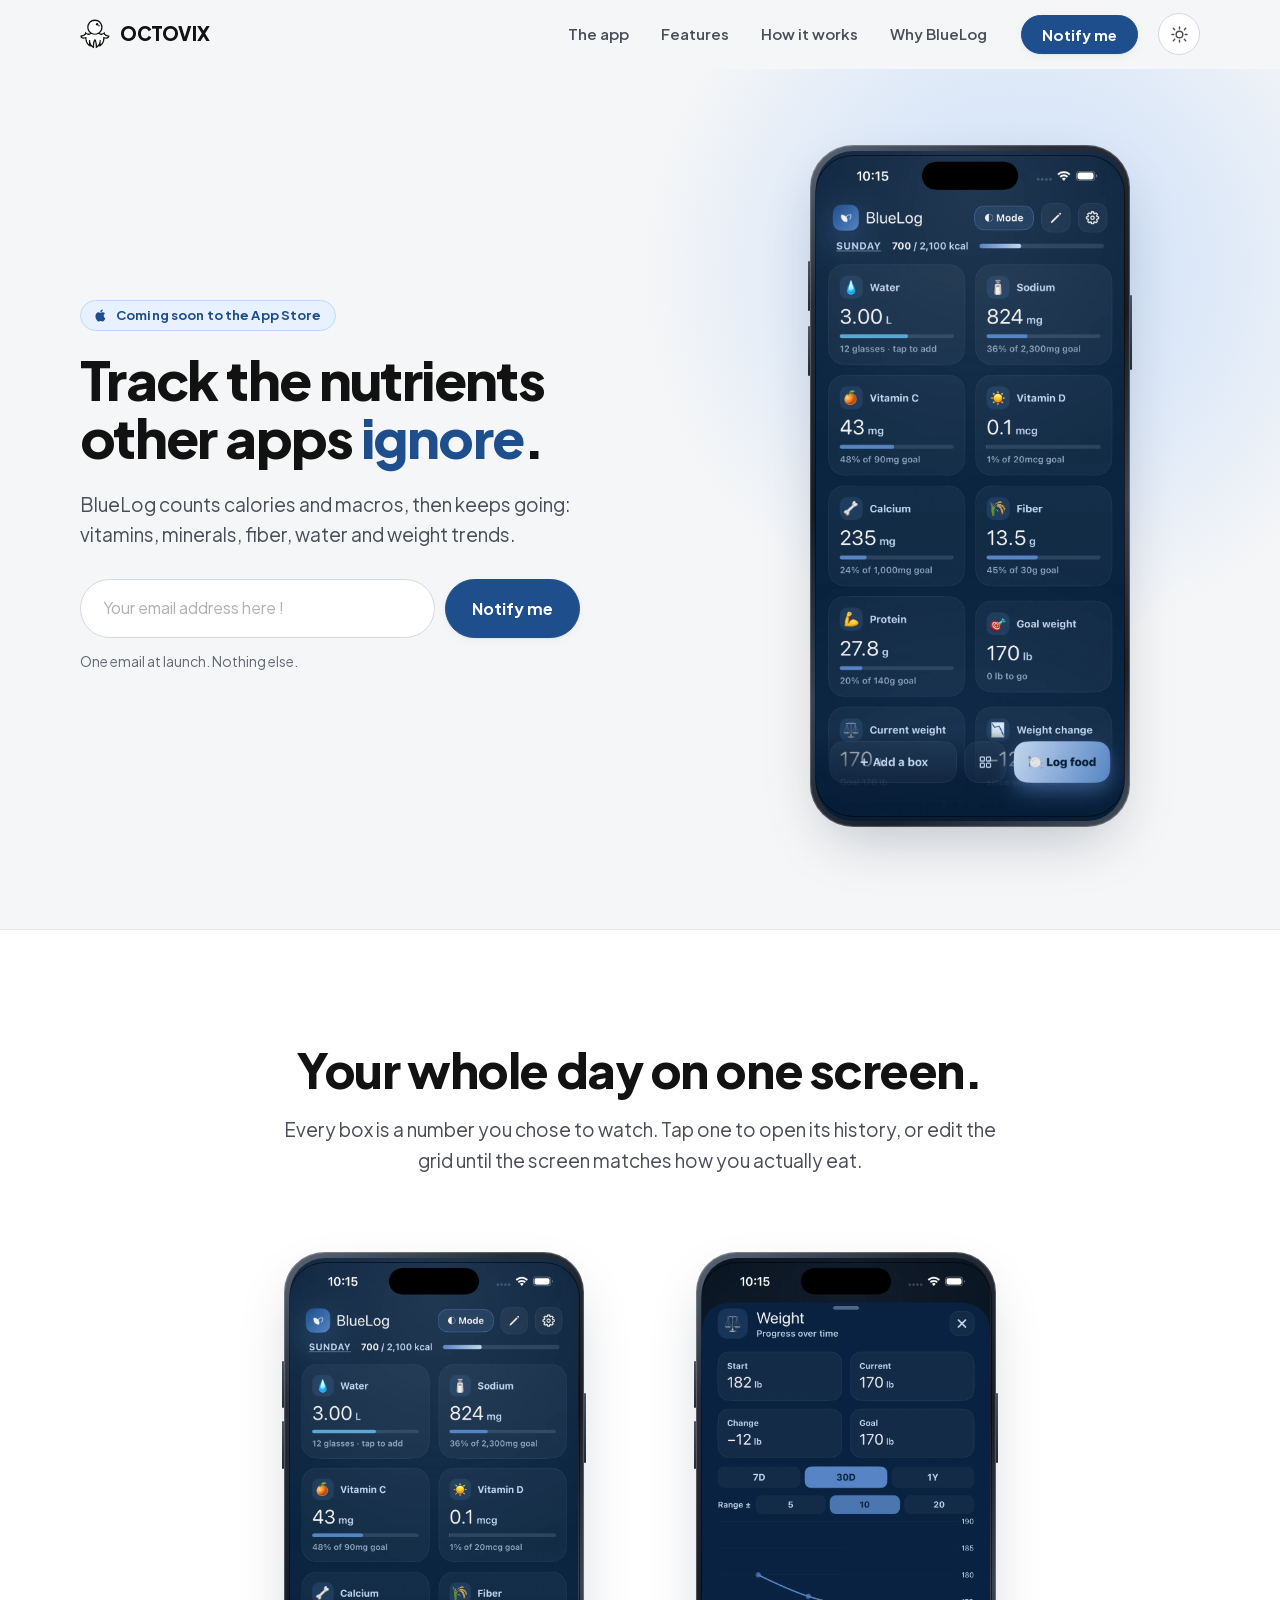
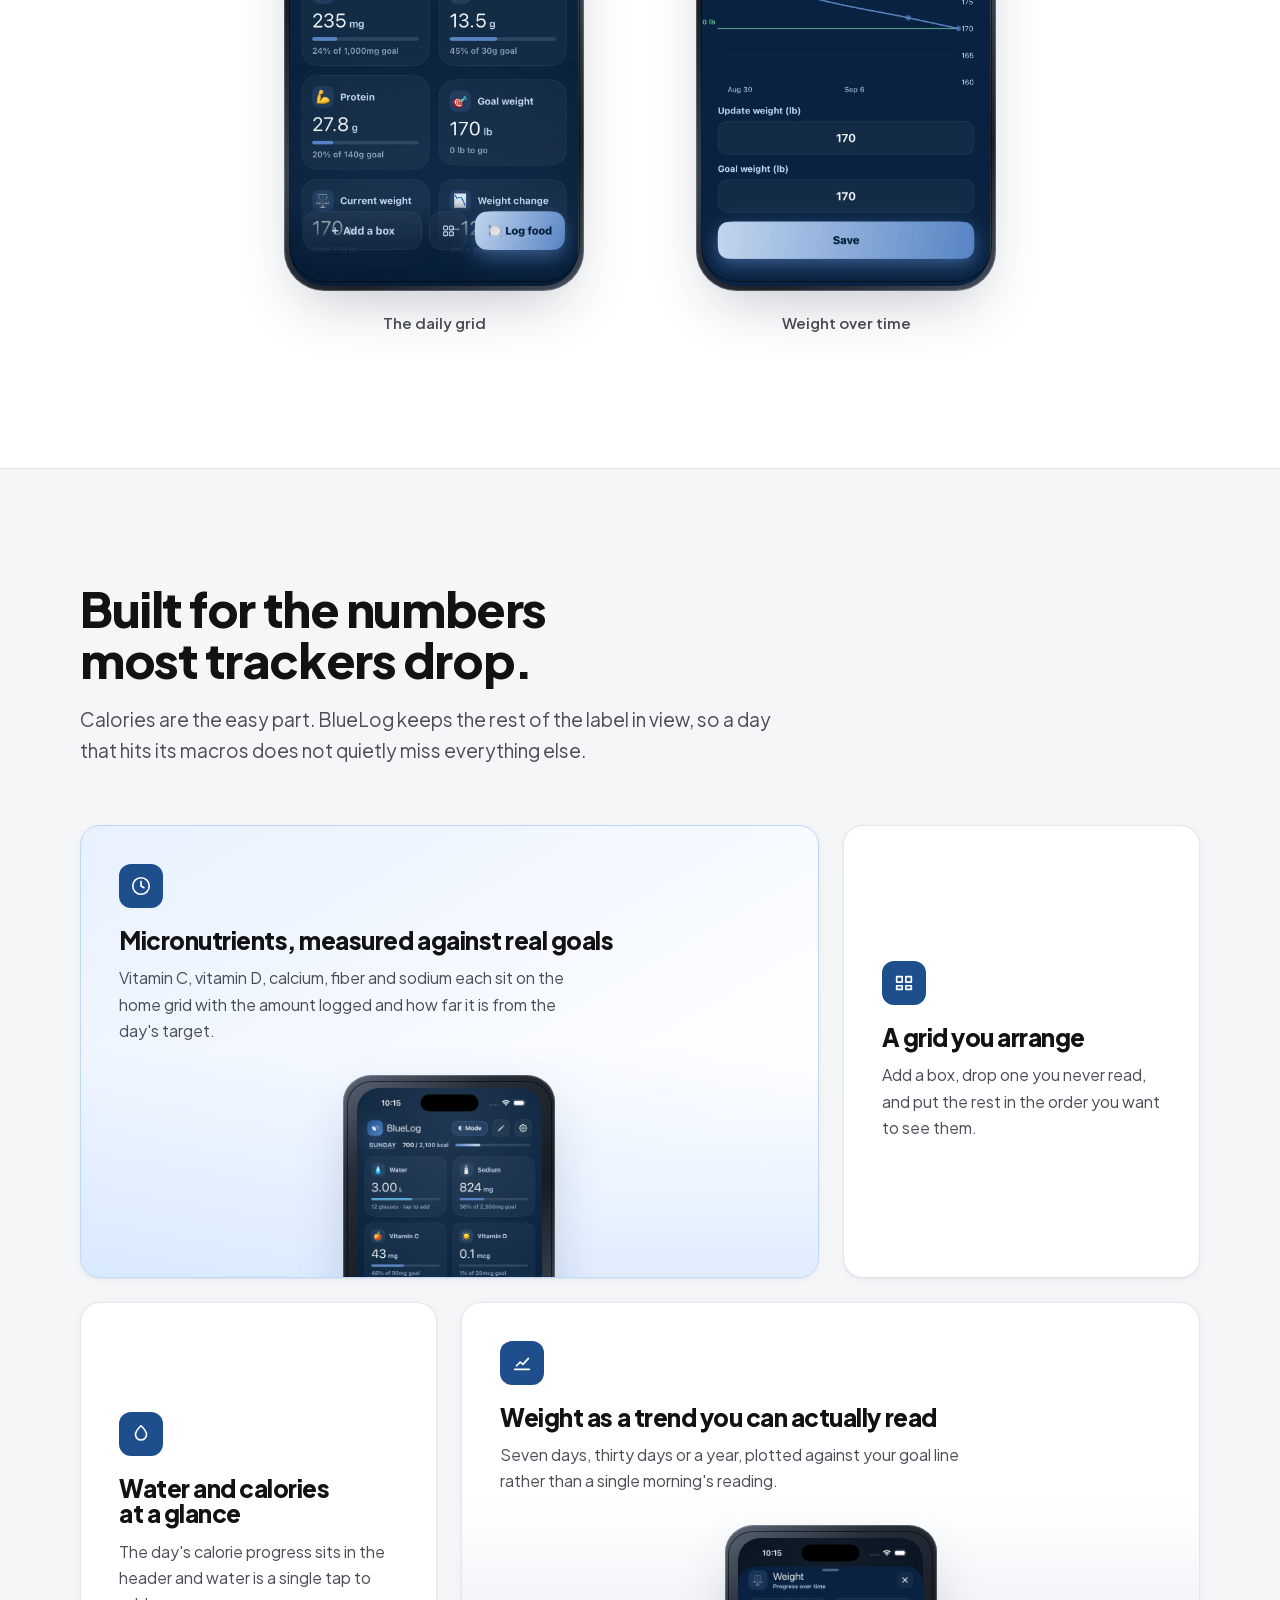
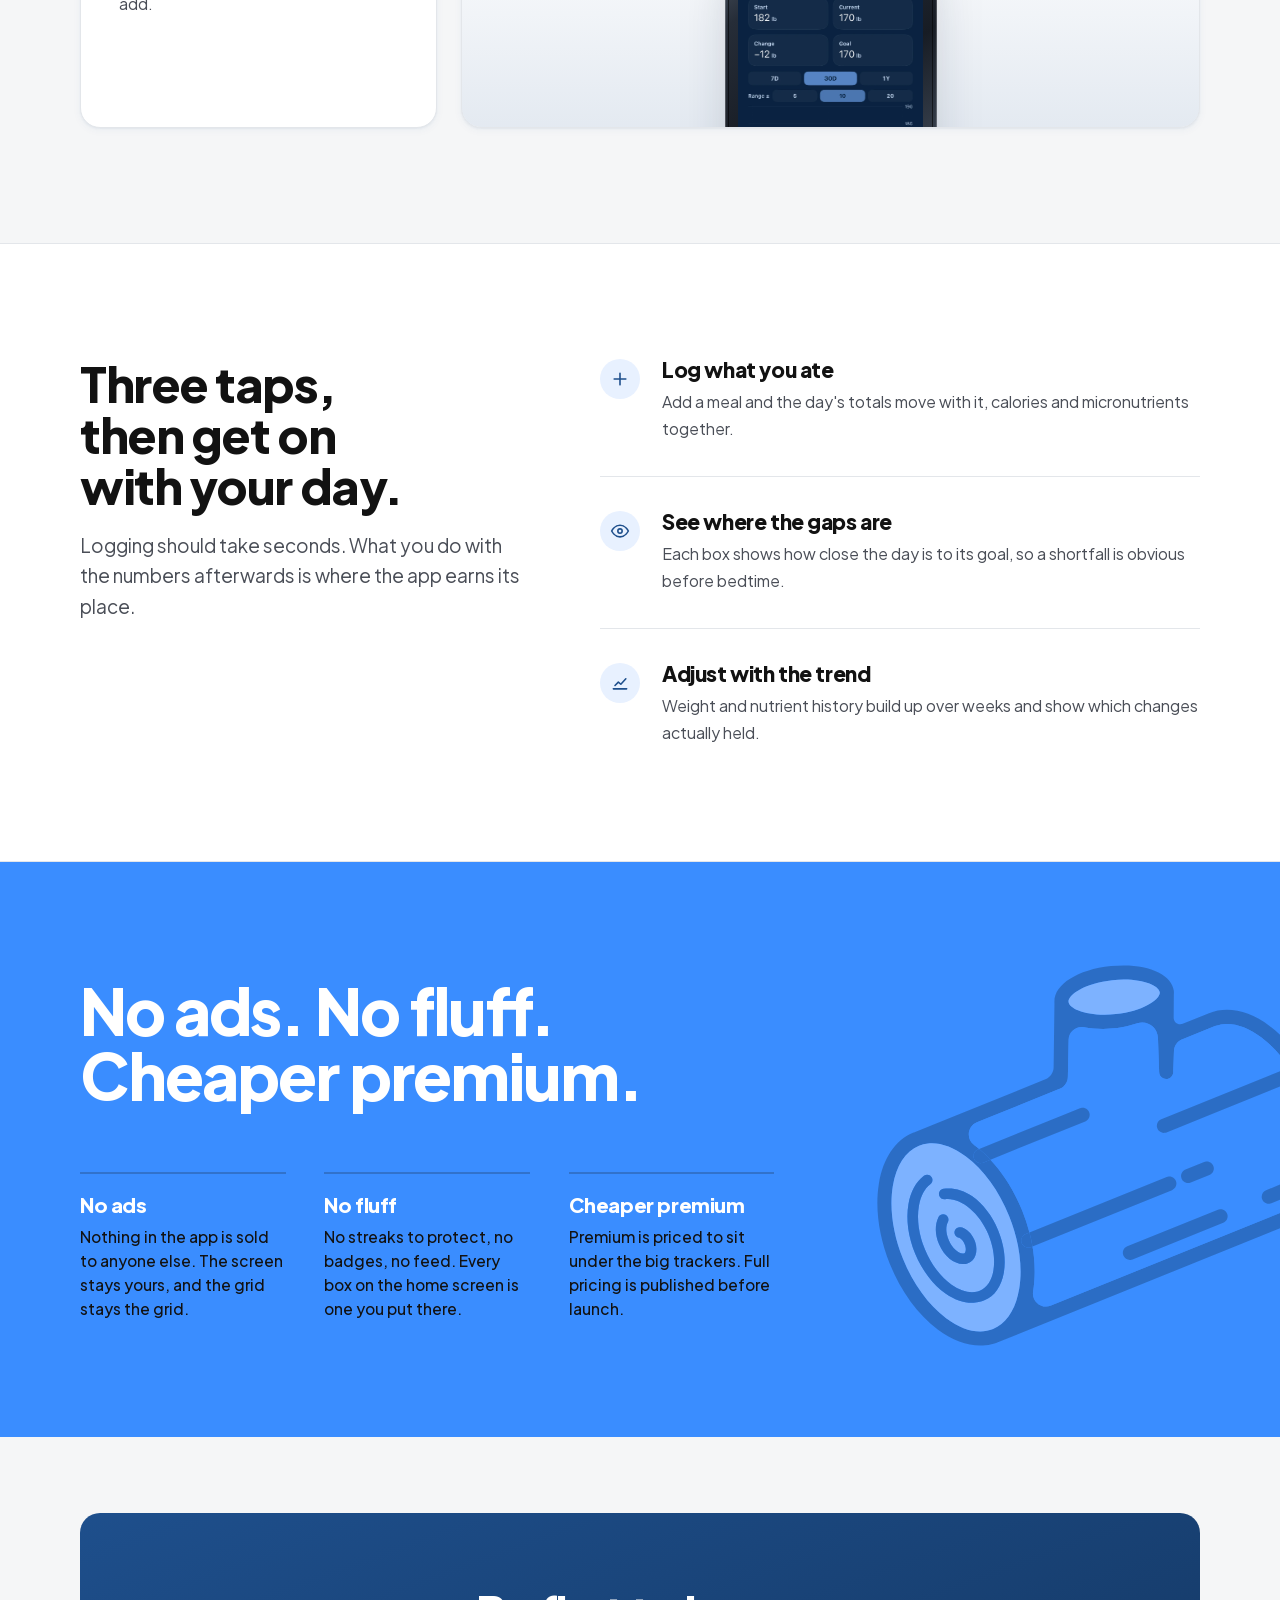
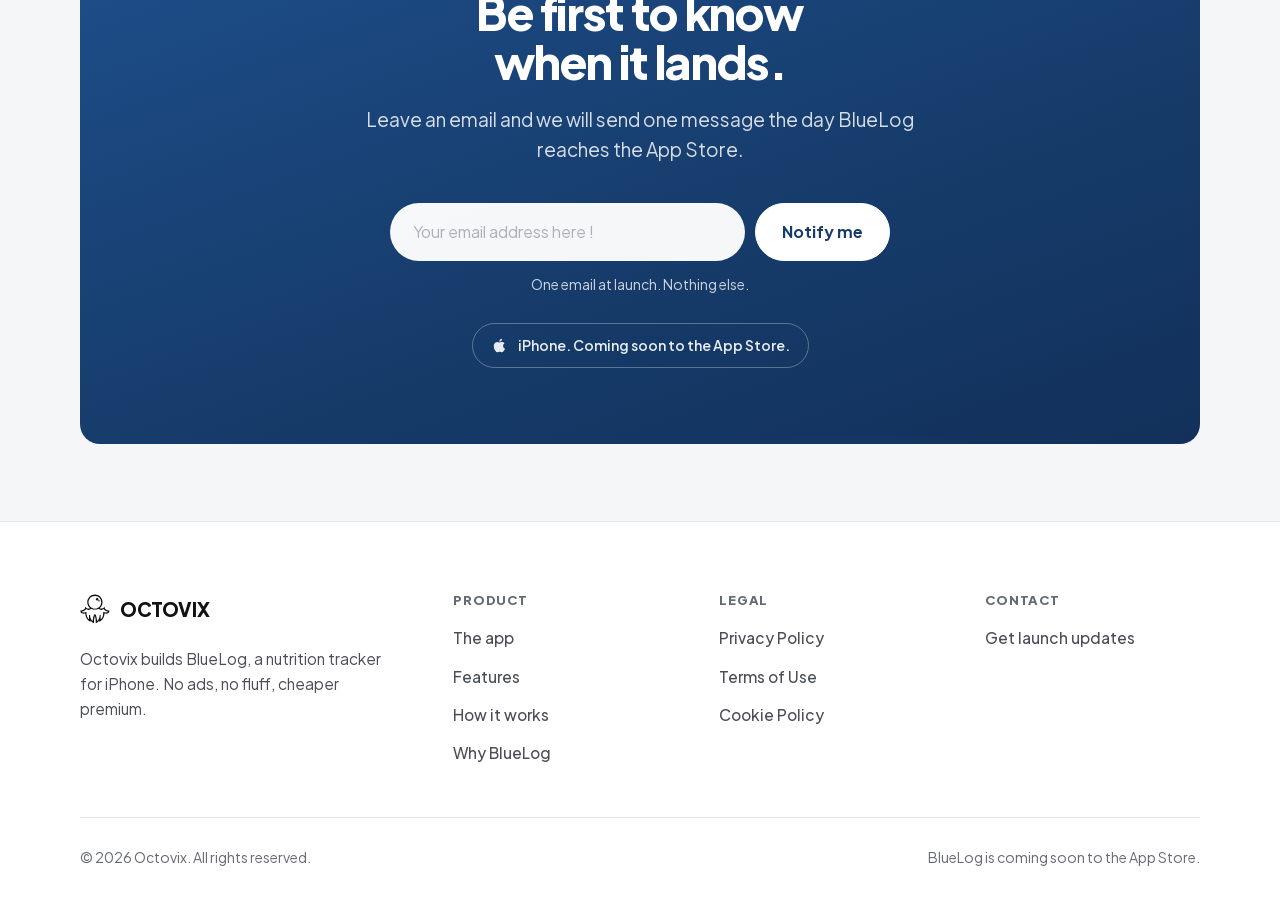
==== commit c2ad7fa2: "Fix signup endpoint and message" ====
--- a/index.html
+++ b/index.html
@@ -131,7 +131,7 @@
           fiber, water and weight trends.
         </p>
 
-        <form class="signup" data-signup data-endpoint="" novalidate data-reveal style="--reveal-delay:210ms">
+        <form class="signup" data-signup data-endpoint="https://bluelog-signup.itsbojobusiness.workers.dev" novalidate data-reveal style="--reveal-delay:210ms">
           <label class="sr-only" for="hero-email">Email address</label>
           <div class="signup__row">
             <input class="signup__input" id="hero-email" name="email" type="email"
@@ -139,7 +139,7 @@
             <button class="btn btn--primary signup__btn" type="submit">Notify me</button>
           </div>
           <p class="signup__note" data-signup-note role="status" aria-live="polite">
-            
+            One email at launch. Nothing else.
           </p>
         </form>
       </div>
@@ -360,7 +360,7 @@
         </li>
         <li data-reveal style="--reveal-delay:90ms">
           <h3>No fluff</h3>
-          <p>No complicated tabs, no hundreds of screens, no overly done UI. Every box on the home screen is one you put there.</p>
+          <p>No streaks to protect, no badges, no feed. Every box on the home screen is one you put there.</p>
         </li>
         <li data-reveal style="--reveal-delay:180ms">
           <h3>Cheaper premium</h3>
@@ -380,7 +380,7 @@
           App Store.
         </p>
 
-        <form class="signup" data-signup data-endpoint="" novalidate>
+        <form class="signup" data-signup data-endpoint="https://bluelog-signup.itsbojobusiness.workers.dev" novalidate>
           <label class="sr-only" for="cta-email">Email address</label>
           <div class="signup__row">
             <input class="signup__input" id="cta-email" name="email" type="email"
@@ -388,7 +388,7 @@
             <button class="btn btn--light signup__btn" type="submit">Notify me</button>
           </div>
           <p class="signup__note" data-signup-note role="status" aria-live="polite">
-            
+            One email at launch. Nothing else.
           </p>
         </form>
 
--- a/assets/css/styles.css
+++ b/assets/css/styles.css
@@ -319,19 +319,46 @@
   color: var(--ink-3);
 }
 .signup__note[data-state='error'] { color: #b4231f; font-weight: 600; }
-.signup__note[data-state='success'] { color: #1a6b3c; font-weight: 600; }
+/* Glow uses the raw --blue token (the brand's bright blue) in text-shadow,
+   but the actual letterforms are --accent-text (navy in light mode, a
+   lighter blue in dark mode) — the pair this project already uses
+   everywhere small text needs to sit near this blue, because --blue itself
+   is only ~3:1 against the page background and fails WCAG AA for text this
+   size. The shadow gives the "glowing blue" look; the fill keeps it legible. */
+.signup__note[data-state='success'] {
+  color: var(--accent-text);
+  font-size: .9375rem;
+  font-weight: 700;
+  text-shadow: 0 0 14px rgba(58, 141, 255, .55), 0 0 3px rgba(58, 141, 255, .5);
+  animation: signup-note-in .5s var(--ease);
+}
 .signup.is-busy .signup__btn { opacity: .65; pointer-events: none; }
+
+@keyframes signup-note-in {
+  from { opacity: 0; transform: translateY(3px) scale(.97); }
+  to { opacity: 1; transform: none; }
+}
 
 /* Signup on the dark CTA panel */
 .panel-dark .signup__input {
   background: rgba(255, 255, 255, .96);
   border-color: transparent;
-  color: var(--ink);
+  /* Literal, not var(--ink): this panel's background never changes with the
+     site theme, but --ink does — in dark mode it flips to near-white,
+     which would put near-white text on this near-white input. */
+  color: #121212;
 }
 .panel-dark .signup__input:focus { box-shadow: 0 0 0 4px rgba(191, 215, 255, .4); border-color: #fff; }
 .panel-dark .signup__note { color: rgba(255, 255, 255, .78); }
 .panel-dark .signup__note[data-state='error'] { color: #ffc9c5; }
-.panel-dark .signup__note[data-state='success'] { color: #bfe9d0; }
+.panel-dark .signup__note[data-state='success'] {
+  /* Literal, not var(--blue-100): that token goes dark/muted in site dark
+     mode (it's meant as a background tint there), which read as the "dark
+     blue" text you saw. This panel is always dark, so it always wants the
+     light pastel value regardless of site theme. */
+  color: #bfd7ff;
+  text-shadow: 0 0 14px rgba(58, 141, 255, .7), 0 0 3px rgba(58, 141, 255, .6);
+}
 
 /* ---------------------------------------------------------------
    Navigation
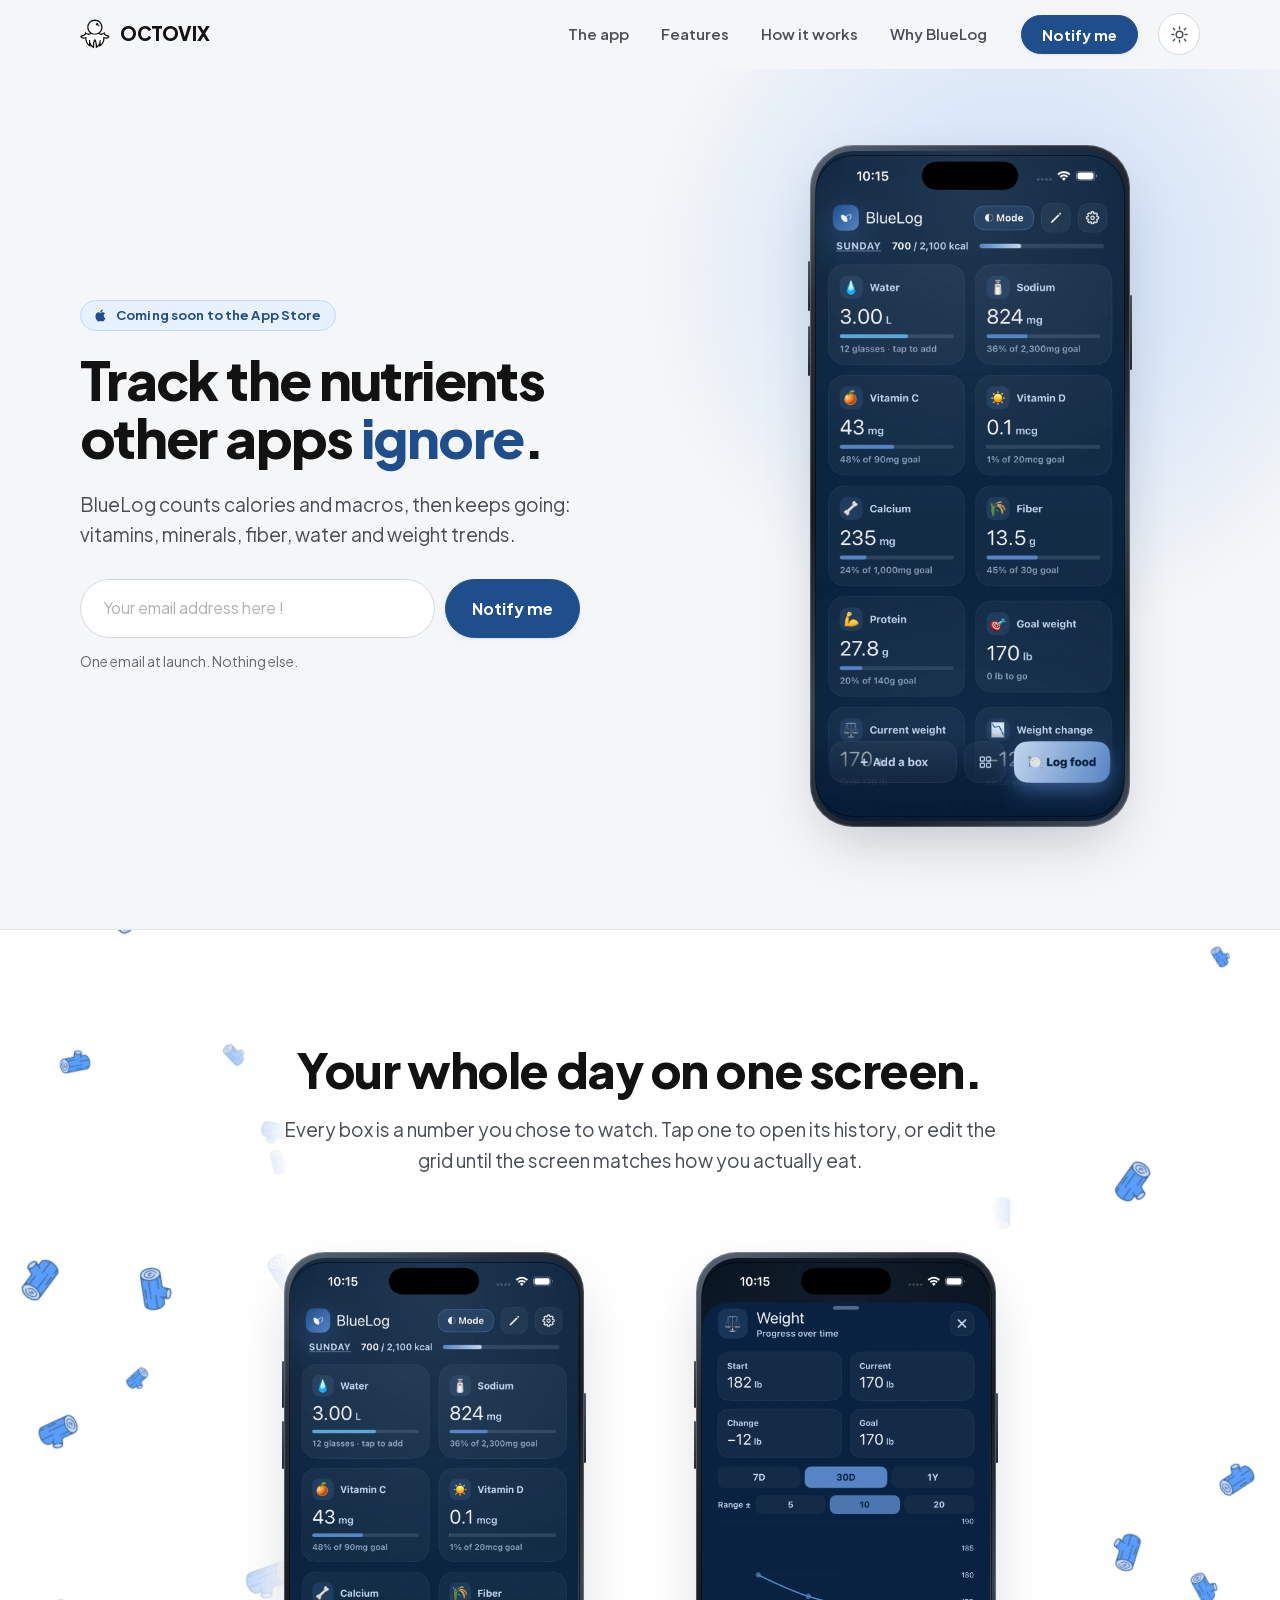
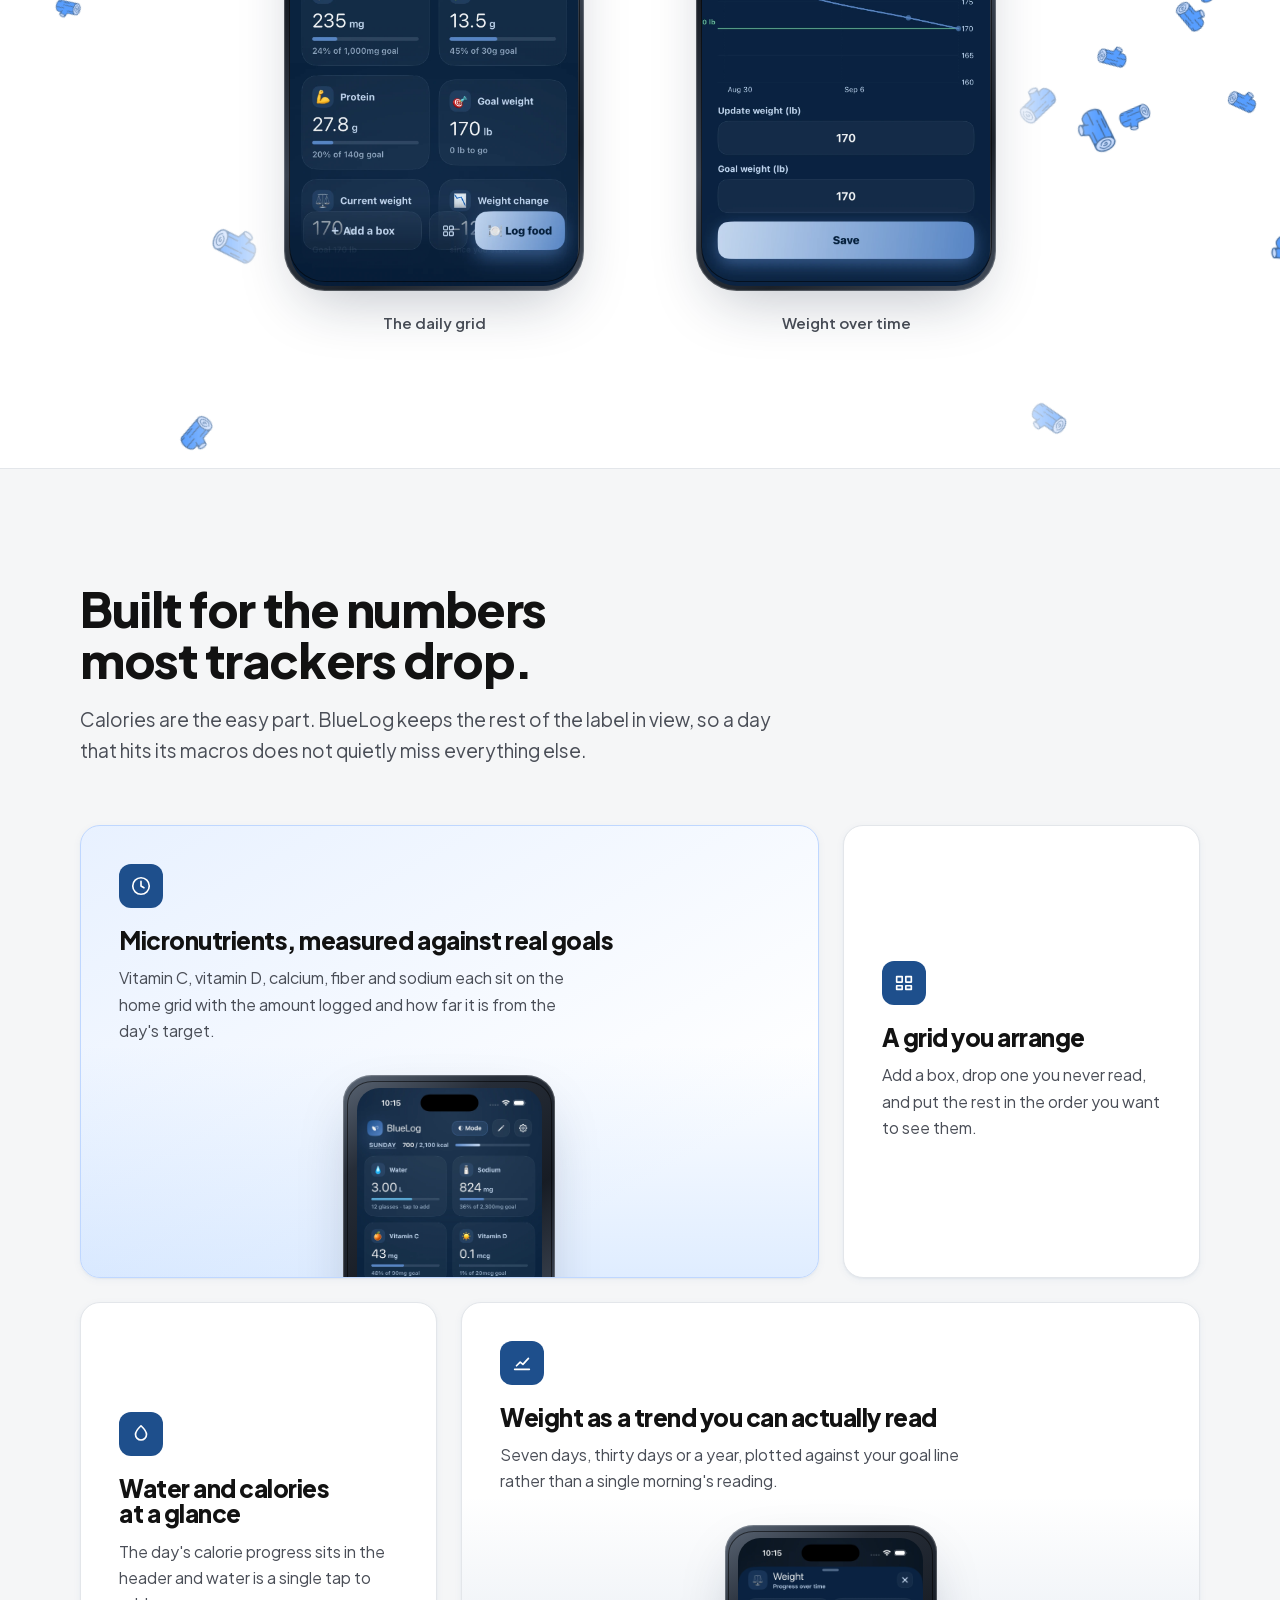
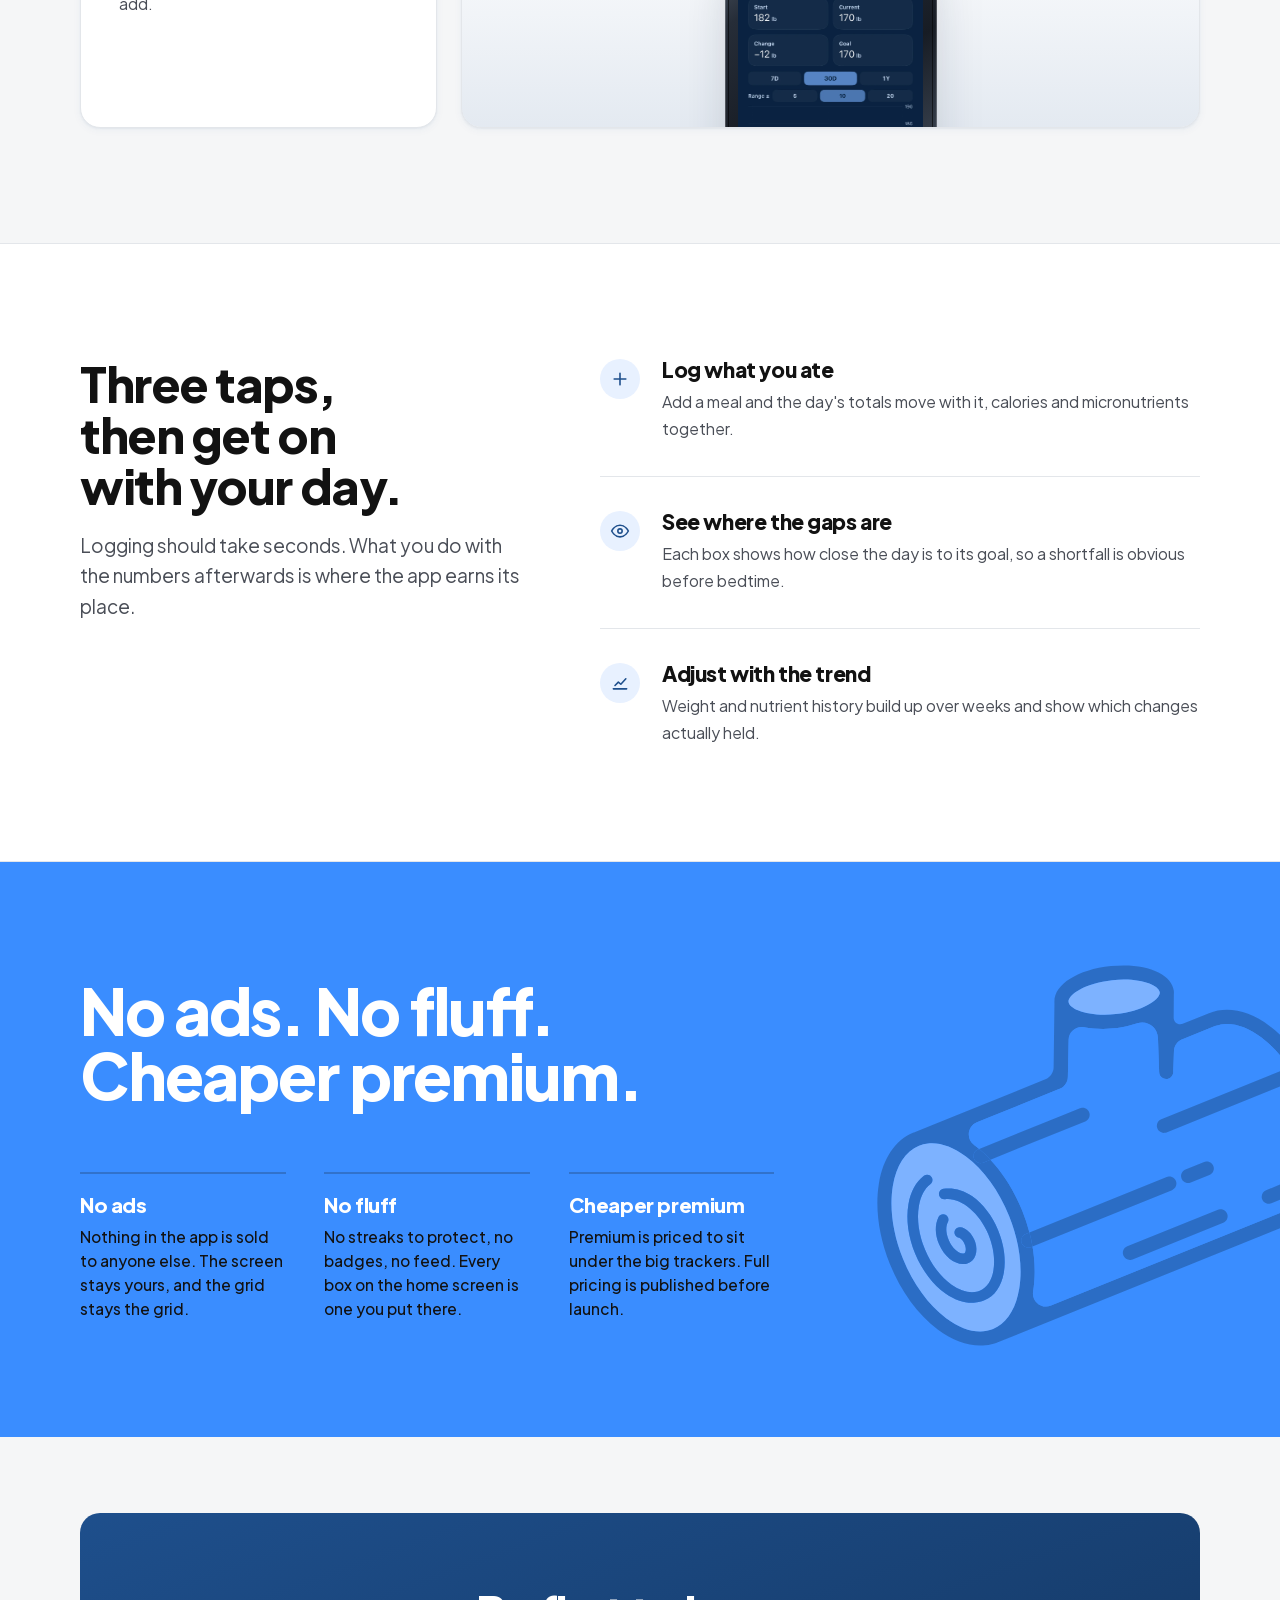
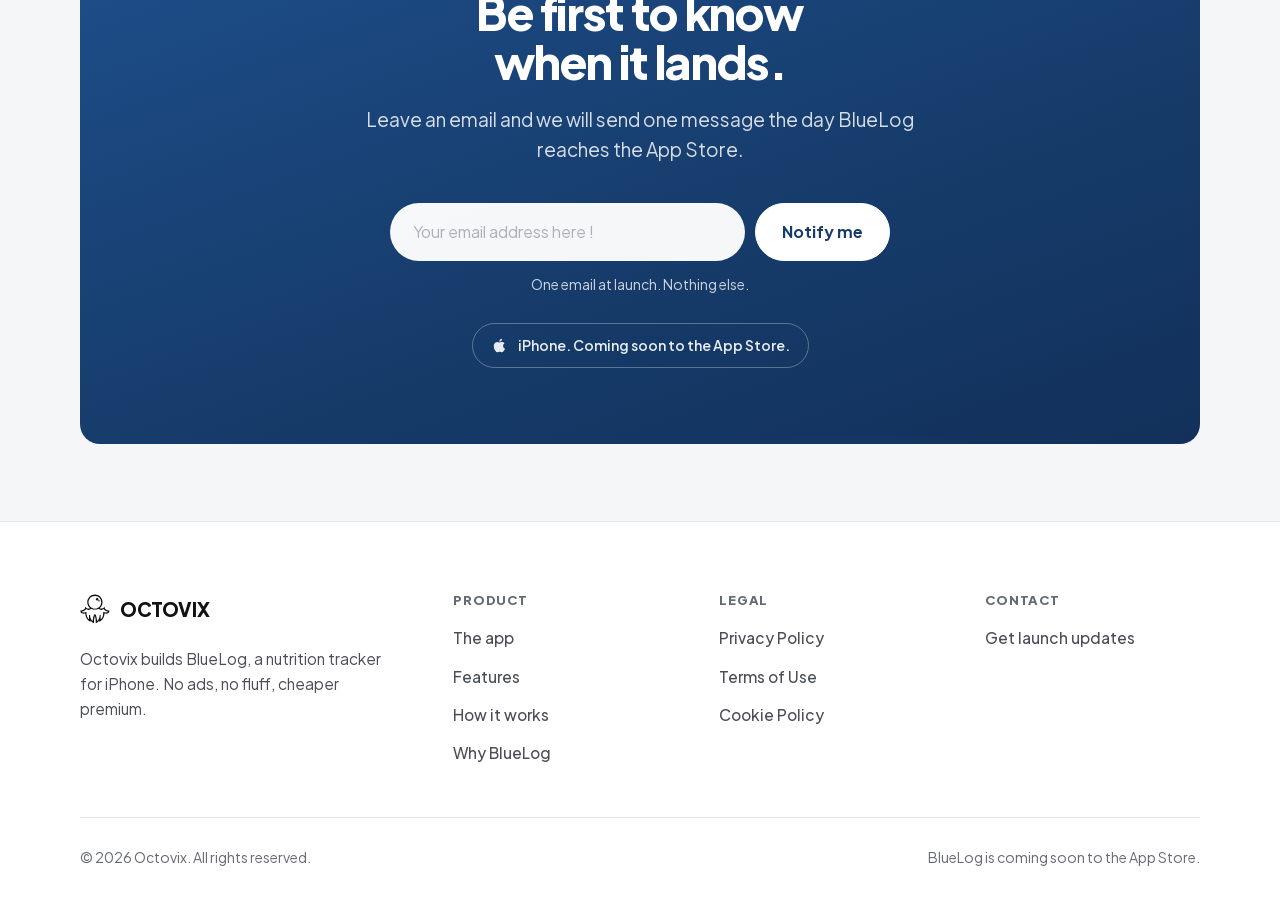
==== commit afd35398: "Octovix Website Ver. 1.1.1 - Email Sign Up - Log Animations - Minor Fixes and policy changes" ====
--- a/index.html
+++ b/index.html
@@ -161,6 +161,7 @@
 
   <!-- Showcase: centred head, staggered phones ----------------- -->
   <section class="section showcase" id="showcase" aria-labelledby="showcase-h">
+    <canvas class="showcase__canopy" aria-hidden="true"></canvas>
     <div class="wrap">
       <div class="section-head section-head--center" data-reveal>
         <h2 id="showcase-h">Your whole day on one screen.</h2>
@@ -457,5 +458,6 @@
 </footer>
 
 <script src="assets/js/main.js" defer></script>
+<script src="assets/js/canopy.js" defer></script>
 </body>
 </html>
--- a/assets/css/styles.css
+++ b/assets/css/styles.css
@@ -651,7 +651,38 @@
 /* ---------------------------------------------------------------
    Showcase  (centred head, staggered phones)
    --------------------------------------------------------------- */
-.showcase { background: var(--surface); border-block: 1px solid var(--line); }
+.showcase {
+  position: relative;
+  overflow: hidden;
+  background: var(--surface);
+  border-block: 1px solid var(--line);
+}
+.showcase .wrap { position: relative; }
+
+/* Falling canopy (assets/js/canopy.js). It lives in the empty side margins:
+   the mask keeps the centre column, where the heading and phones sit, clear,
+   so it can never reduce text contrast. Hidden on narrower screens where the
+   phones stack and there is no empty space to fill. */
+.showcase__canopy {
+  position: absolute;
+  inset: 0;
+  width: 100%;
+  height: 100%;
+  display: block;
+  pointer-events: none;
+  opacity: 0;
+  transition: opacity 1.4s var(--ease);
+  -webkit-mask-image: linear-gradient(90deg, #000 0, #000 calc(50% - 460px),
+    transparent calc(50% - 350px), transparent calc(50% + 350px),
+    #000 calc(50% + 460px), #000 100%);
+  mask-image: linear-gradient(90deg, #000 0, #000 calc(50% - 460px),
+    transparent calc(50% - 350px), transparent calc(50% + 350px),
+    #000 calc(50% + 460px), #000 100%);
+}
+.showcase__canopy.is-ready { opacity: 1; }
+@media (max-width: 900px) {
+  .showcase__canopy { display: none; }
+}
 .showcase__stage {
   display: grid;
   grid-template-columns: repeat(2, minmax(0, 1fr));
@@ -796,6 +827,15 @@
   transform: translateY(-50%) rotate(-6deg);
   opacity: .5;
   pointer-events: none;
+  transition: opacity 4s var(--ease);
+}
+/* main.js adds this after ~3s of the section staying in view, fading the log
+   from its washed-out state to the artwork's true colours (#1e4f8c, #3a8dff,
+   #bfd7ff). Reduced-motion visitors get the full colours straight away
+   instead of a timed reveal. */
+.promise__mascot.is-revealed { opacity: 1; }
+@media (prefers-reduced-motion: reduce) {
+  .promise__mascot { opacity: 1; }
 }
 .promise .wrap { position: relative; }
 .promise h2, .promise__list { max-width: 62%; }
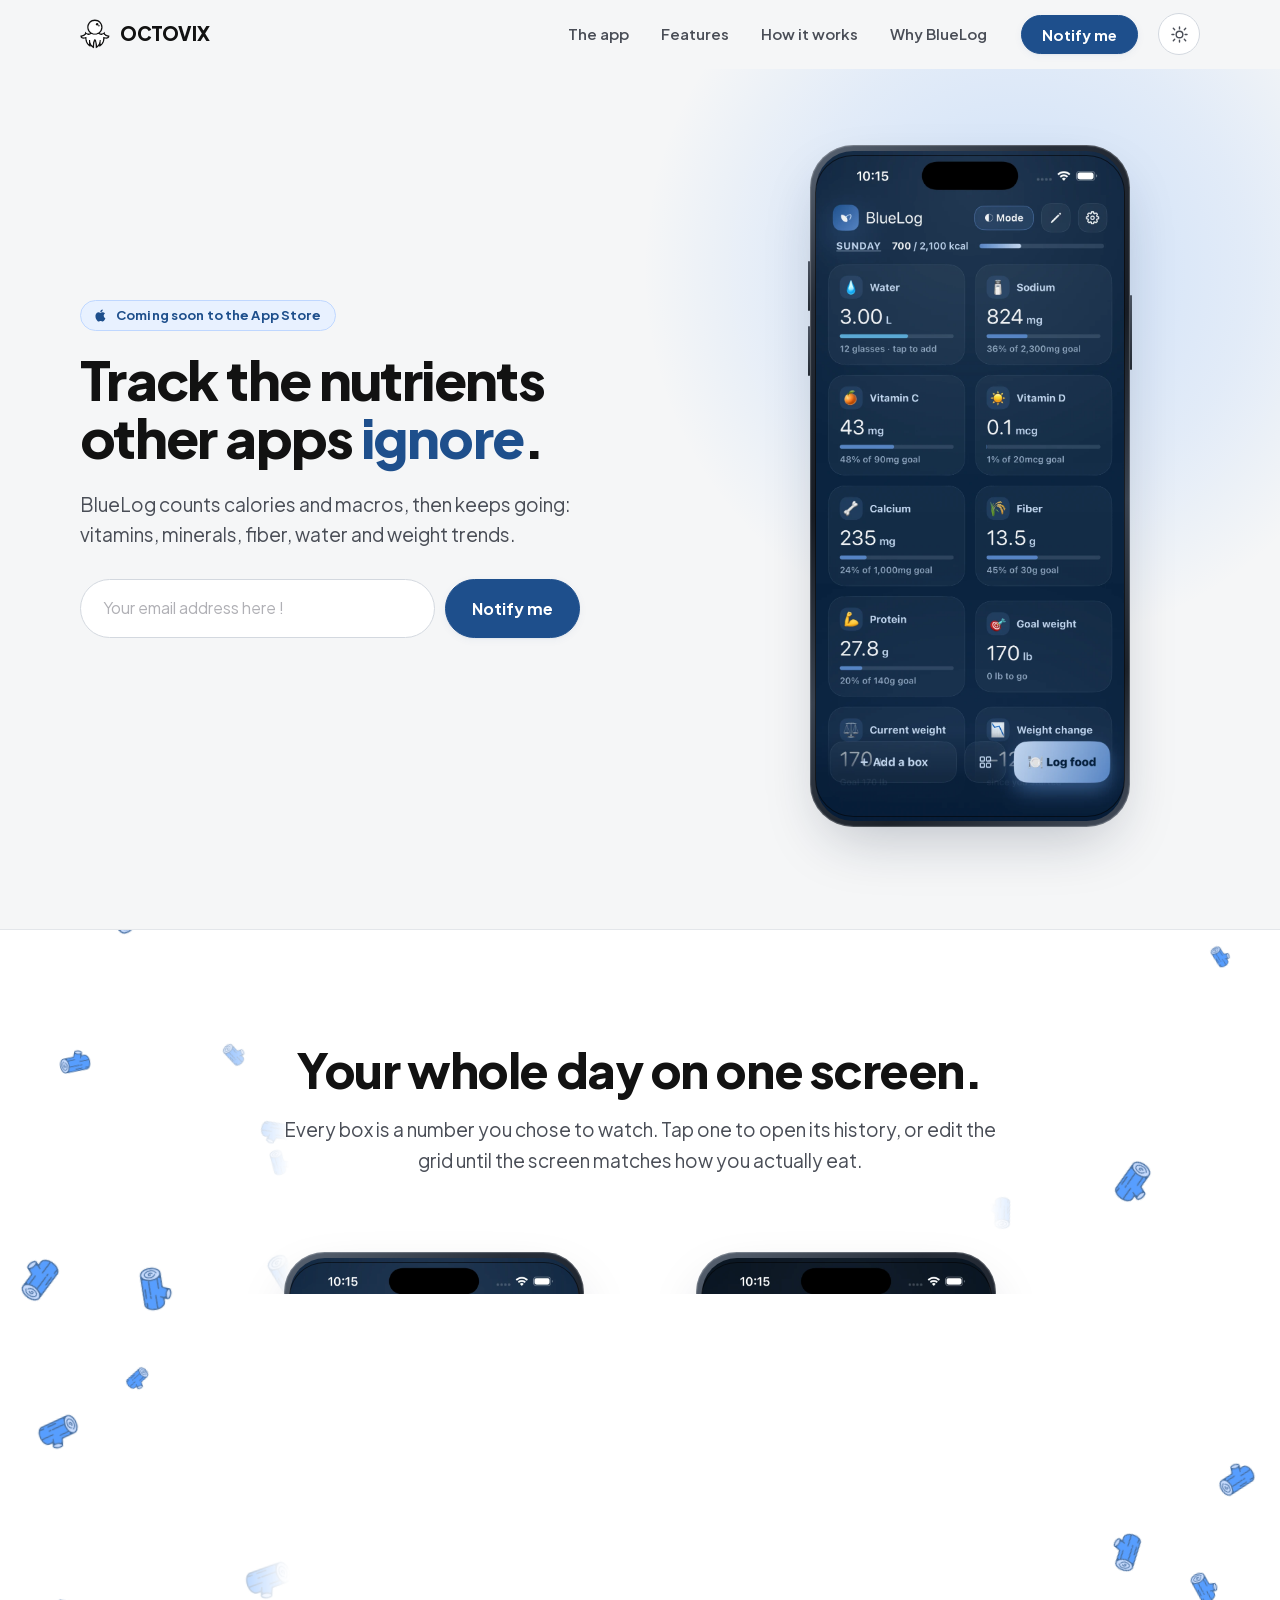
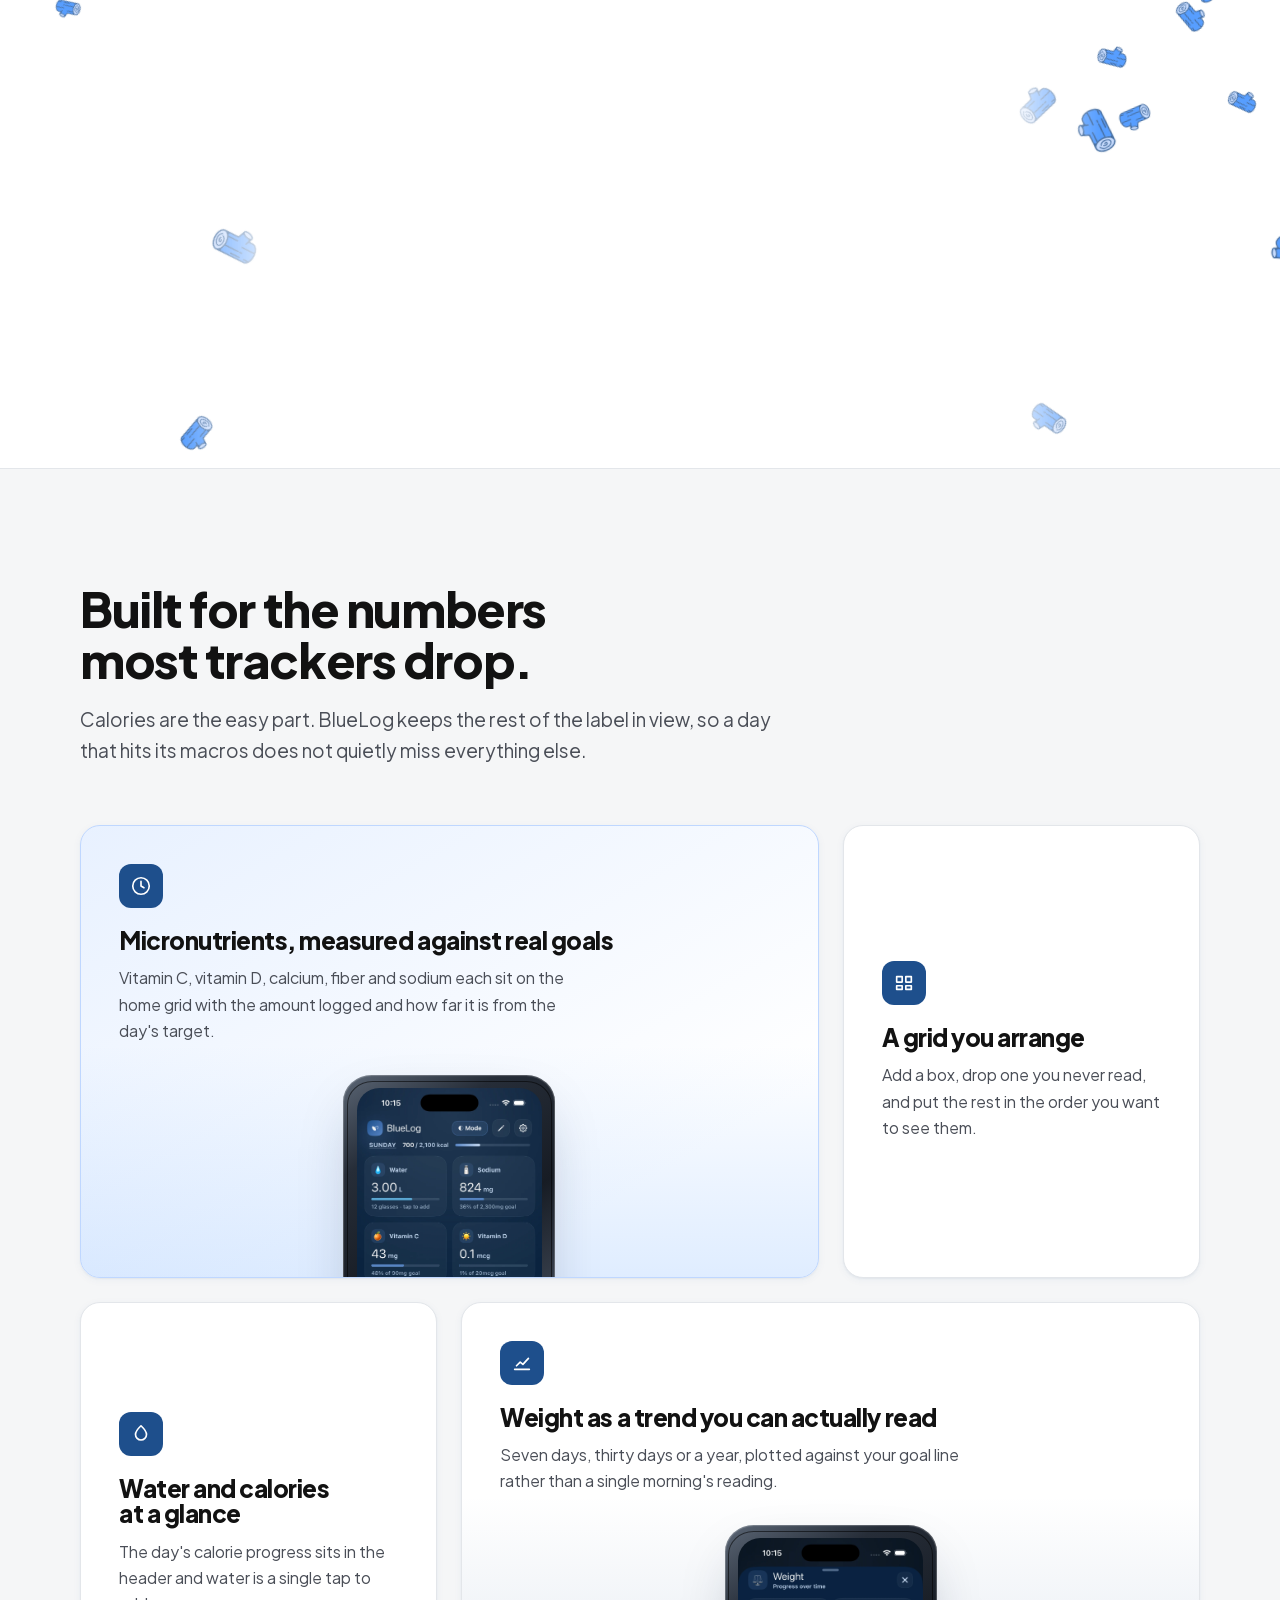
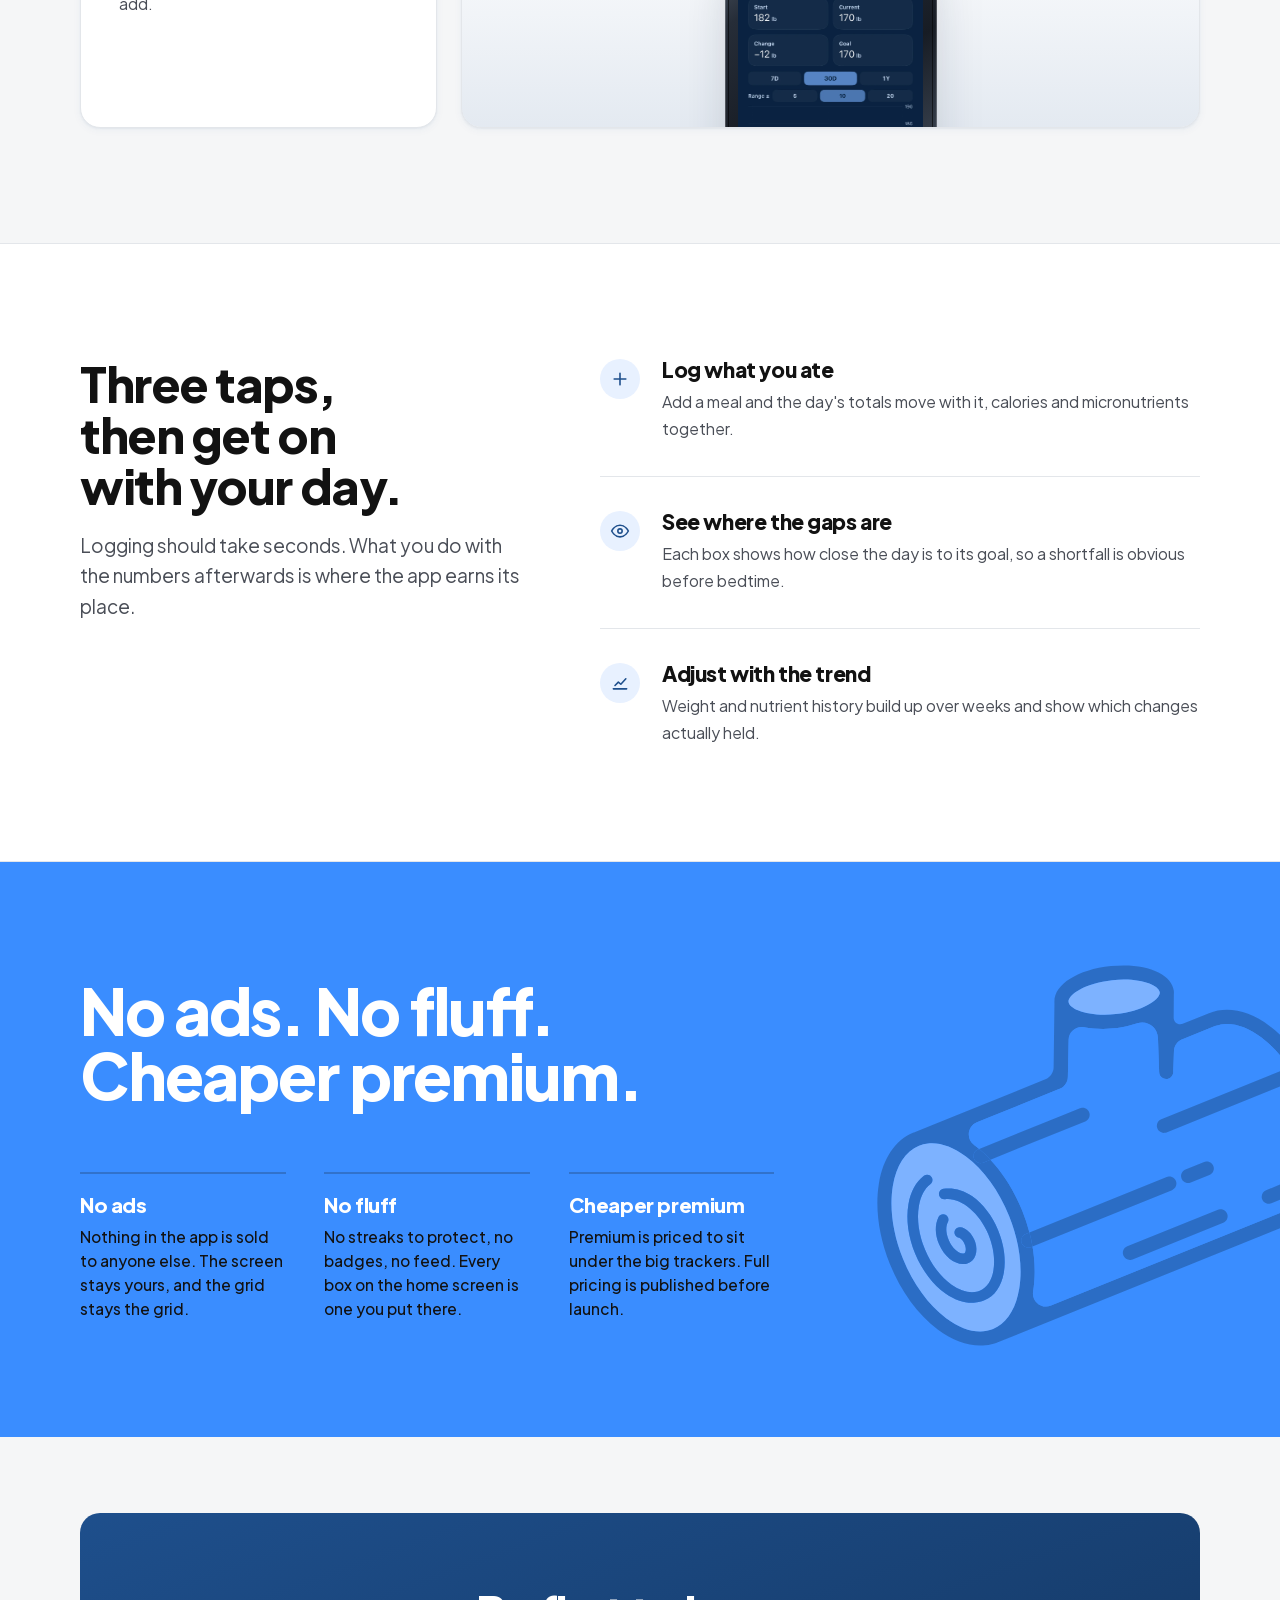
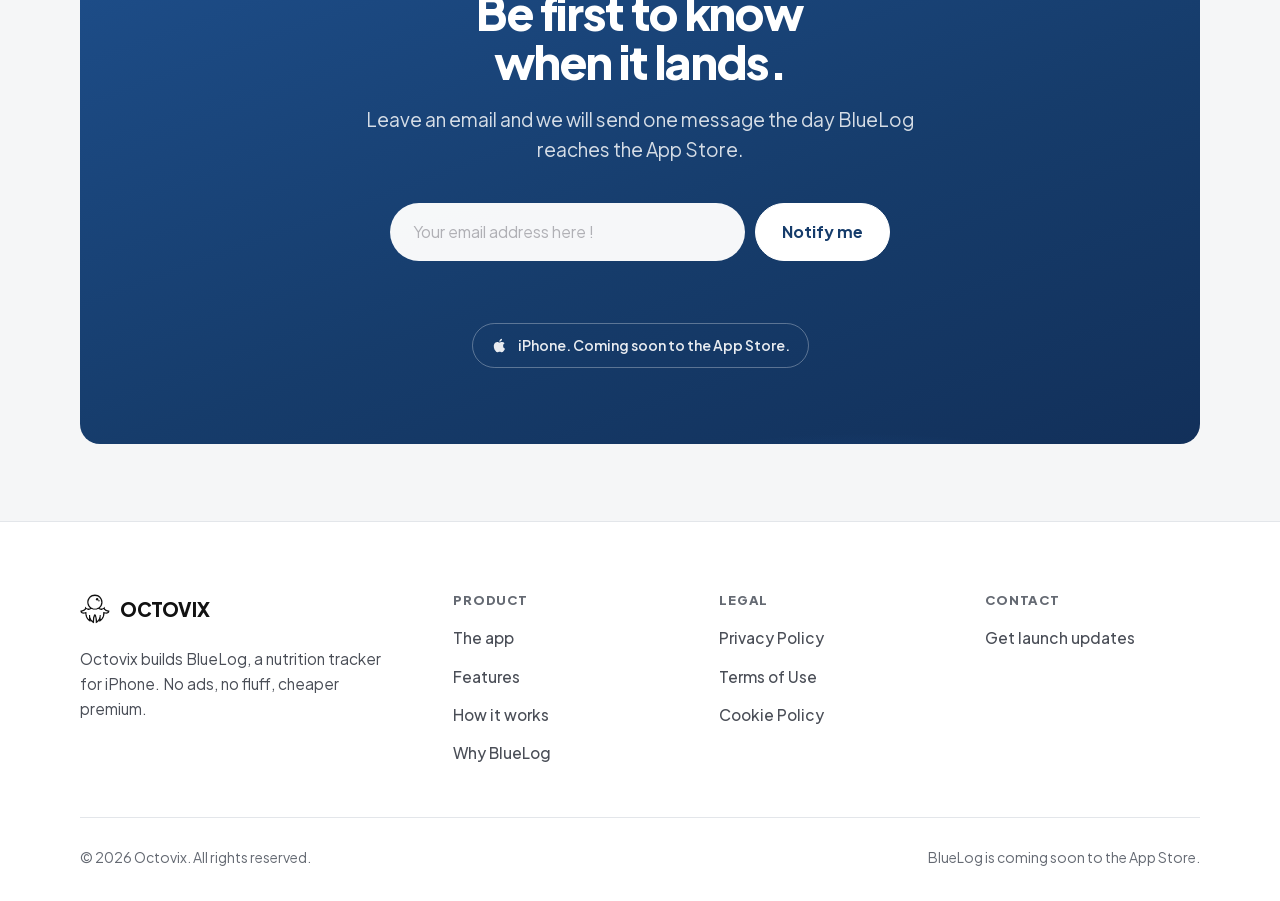
==== commit 0f6b17b0: "Update index.html" ====
--- a/index.html
+++ b/index.html
@@ -139,7 +139,7 @@
             <button class="btn btn--primary signup__btn" type="submit">Notify me</button>
           </div>
           <p class="signup__note" data-signup-note role="status" aria-live="polite">
-            One email at launch. Nothing else.
+            
           </p>
         </form>
       </div>
@@ -389,7 +389,7 @@
             <button class="btn btn--light signup__btn" type="submit">Notify me</button>
           </div>
           <p class="signup__note" data-signup-note role="status" aria-live="polite">
-            One email at launch. Nothing else.
+            
           </p>
         </form>
 
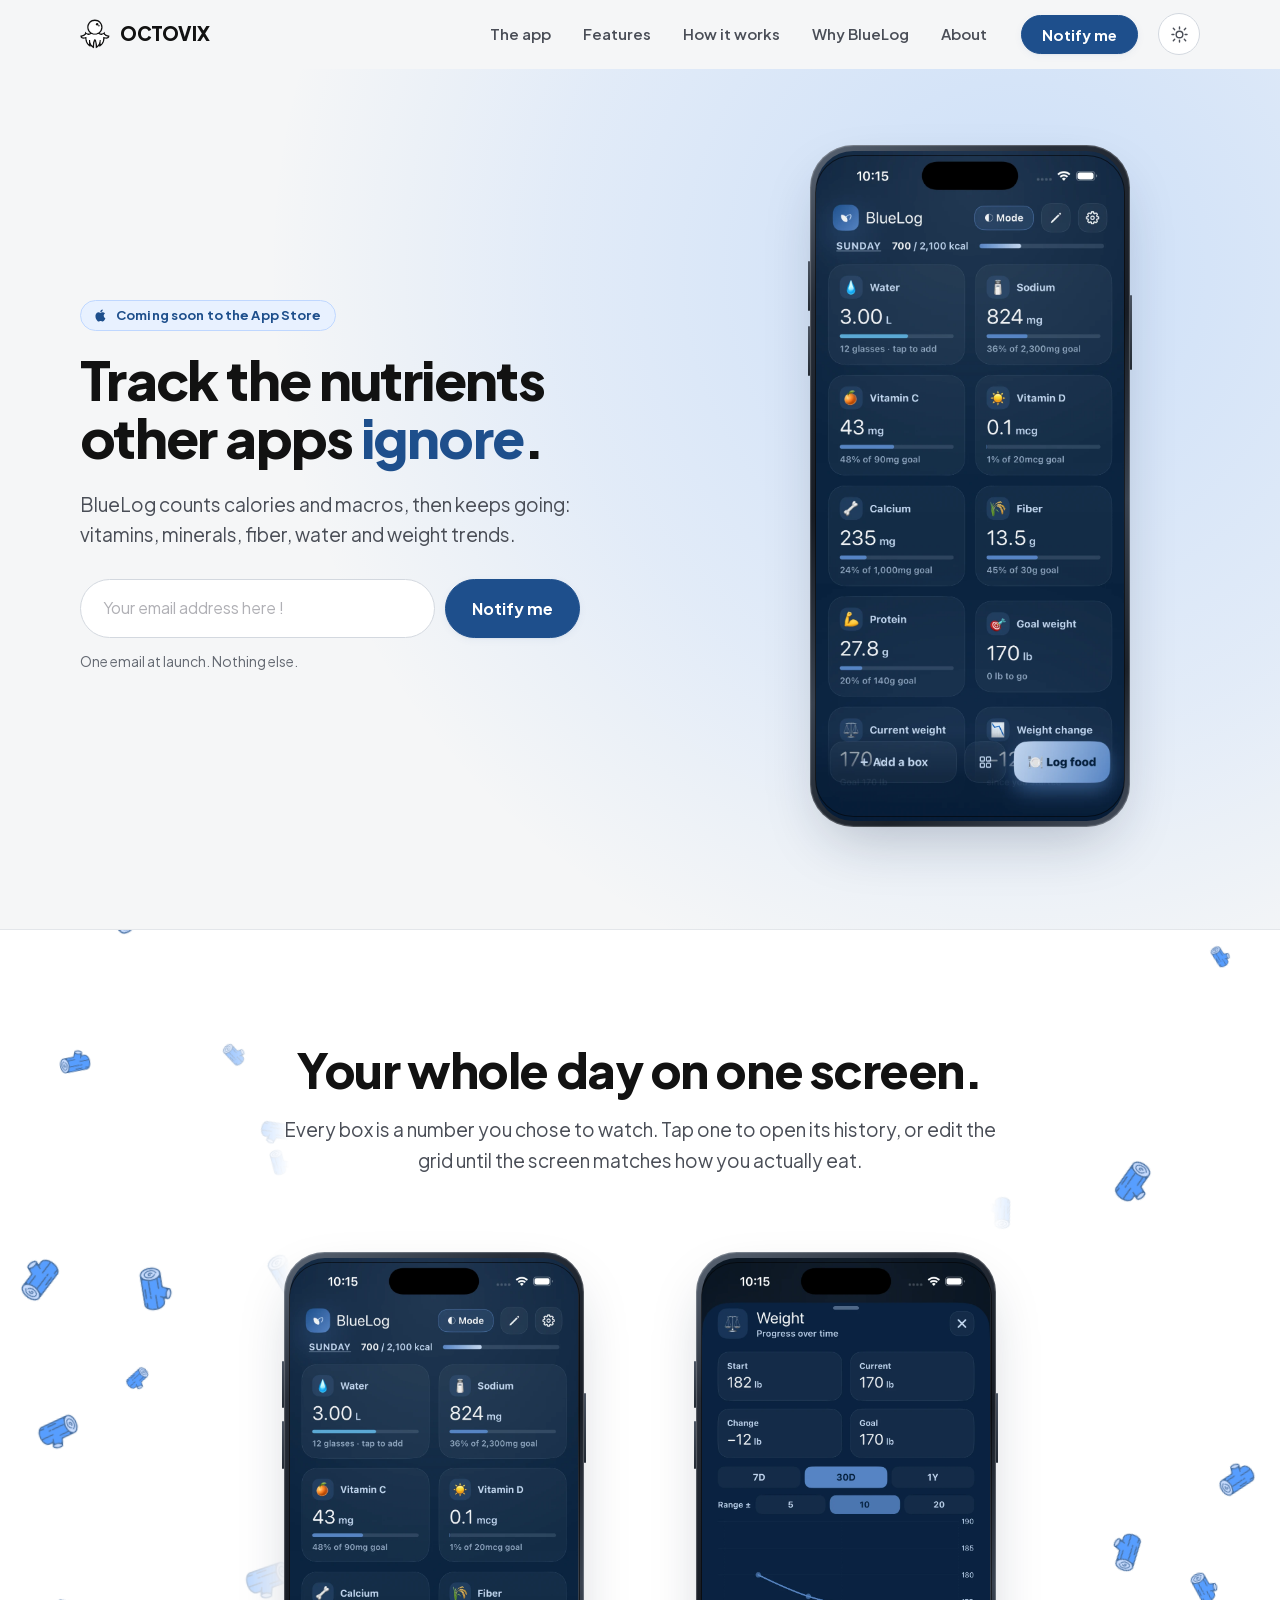
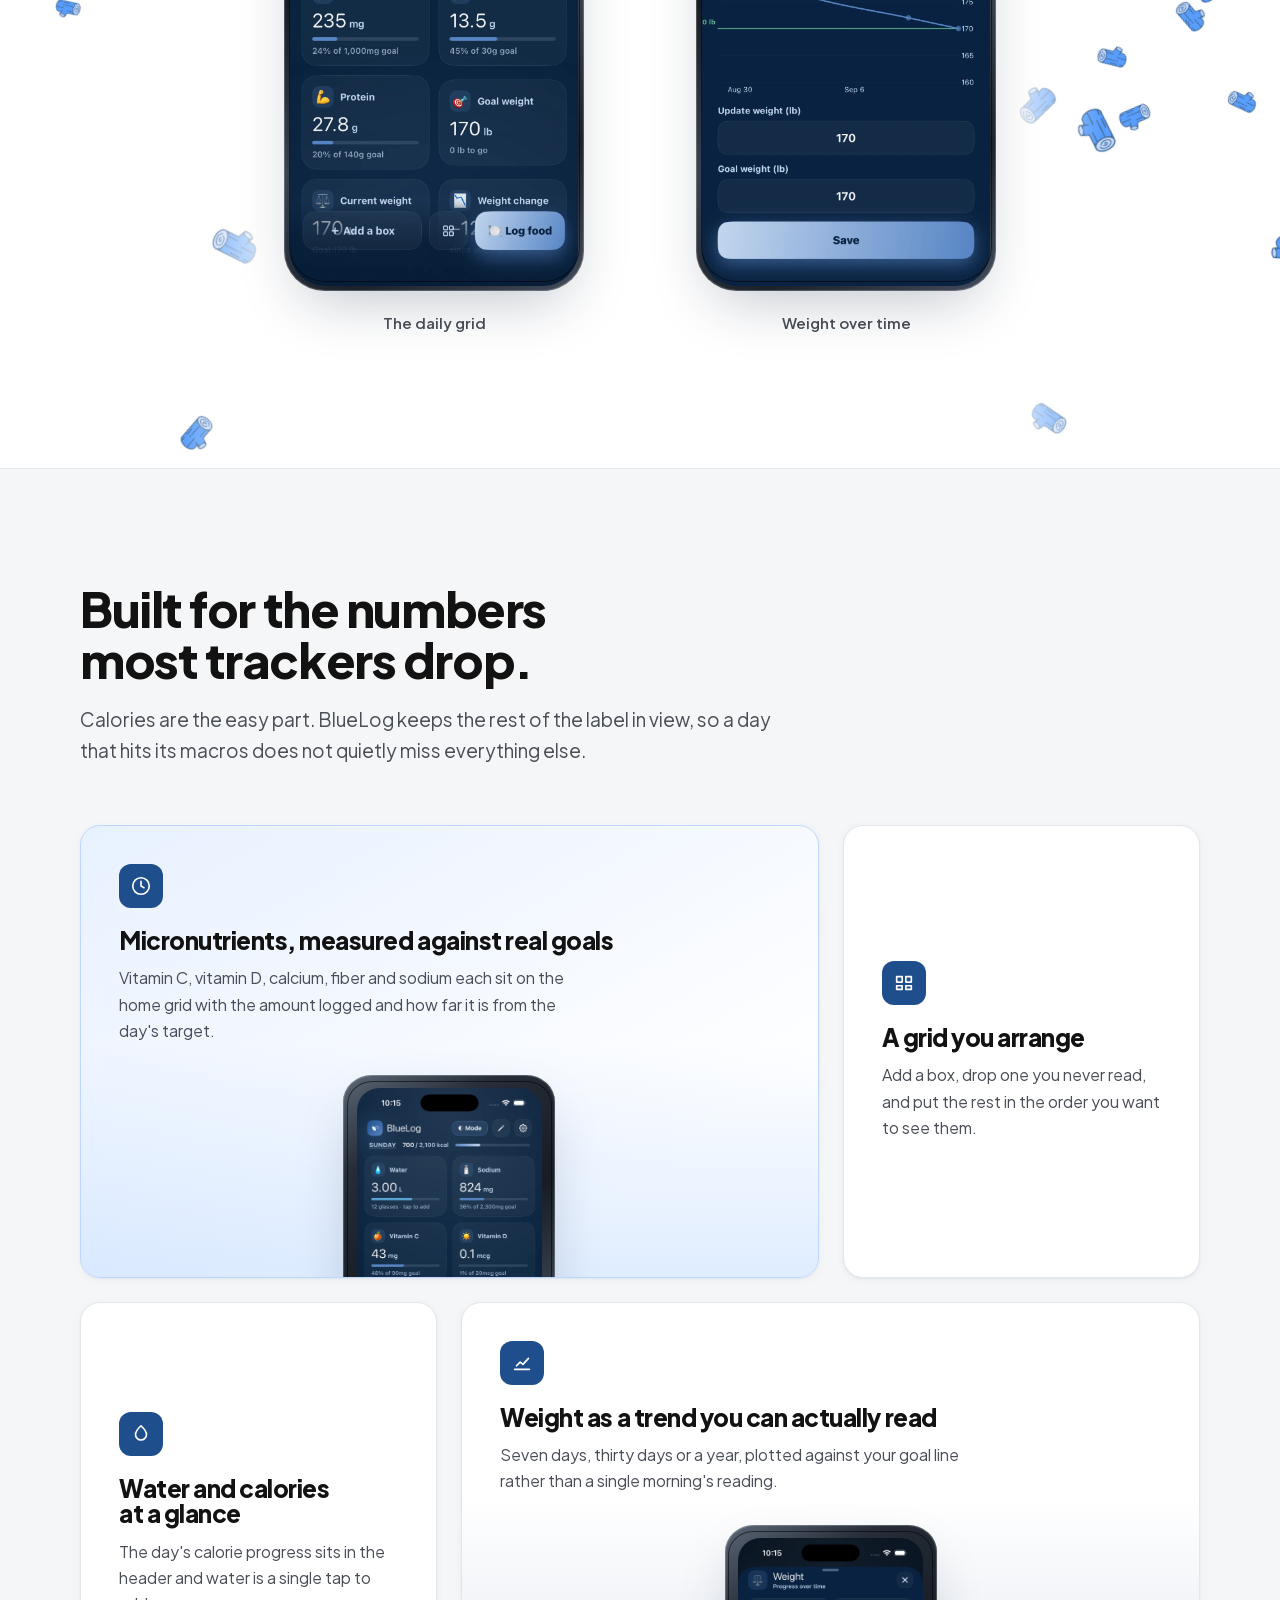
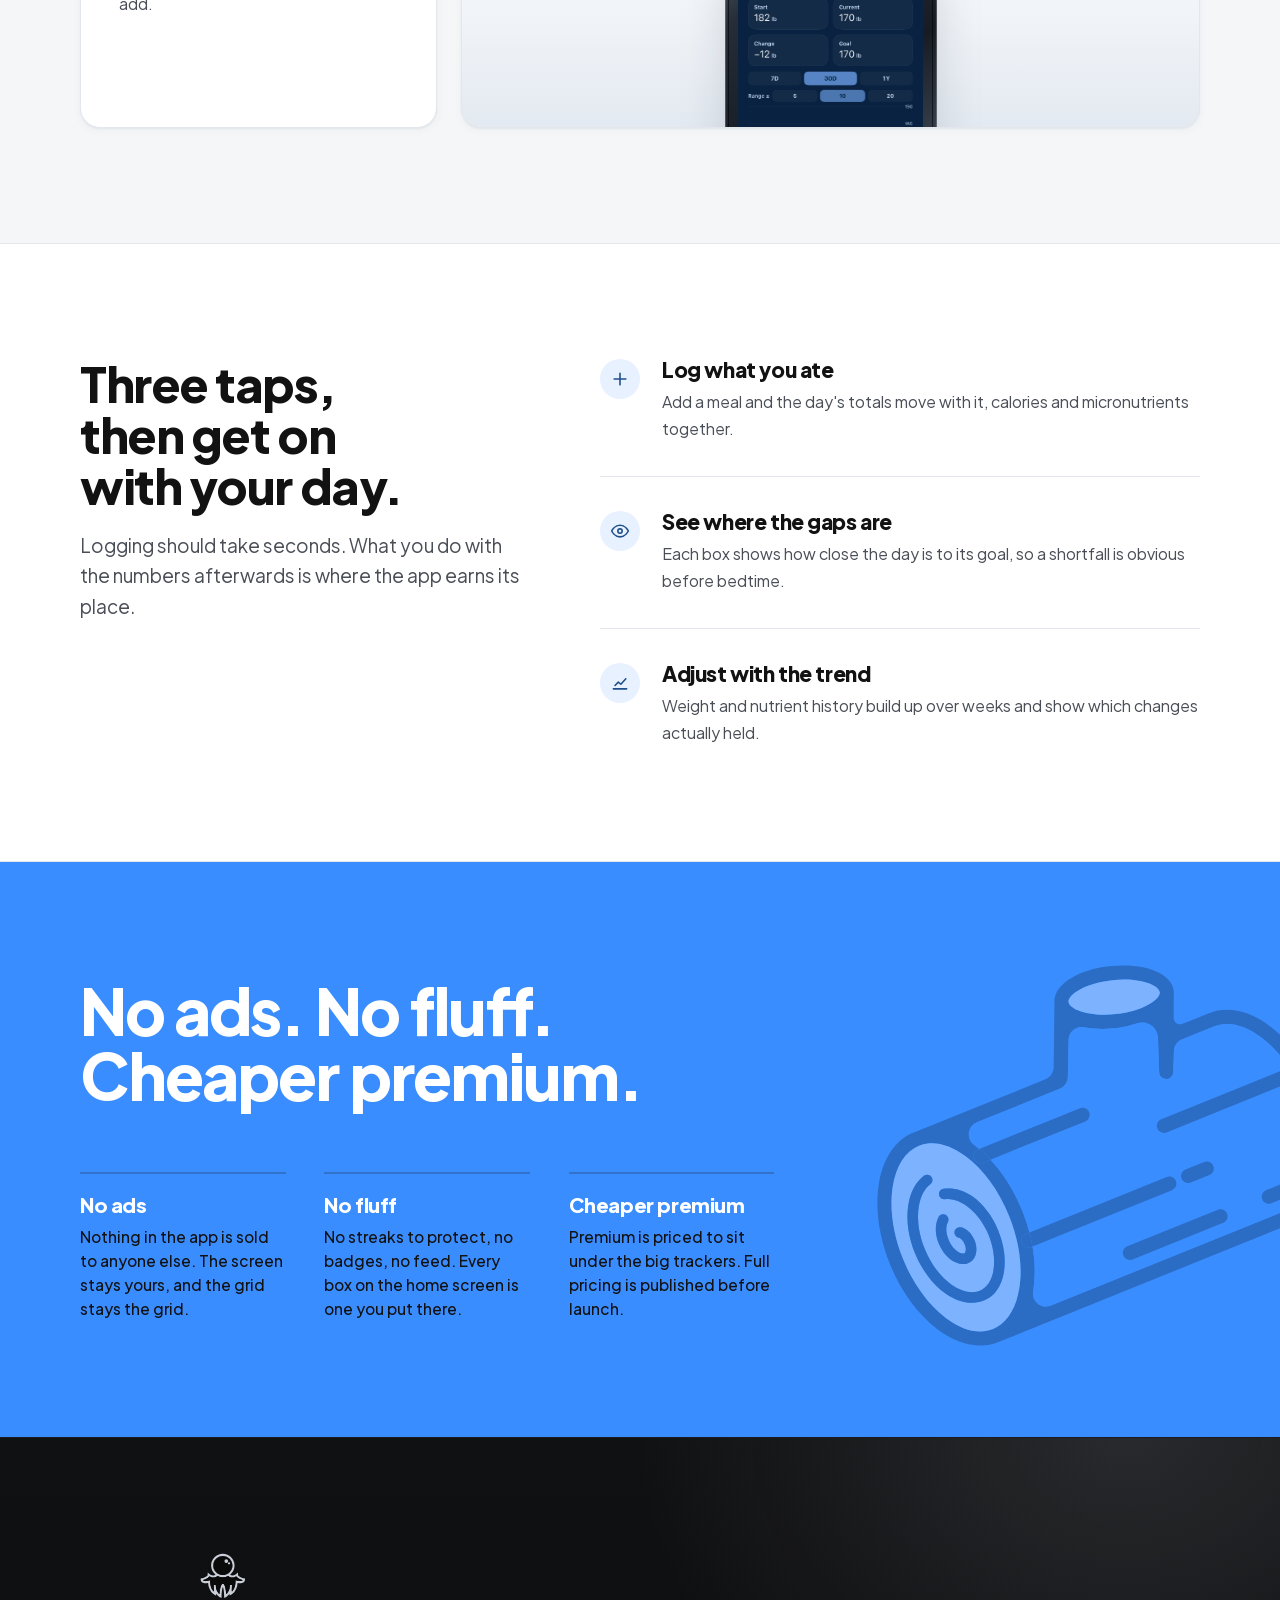
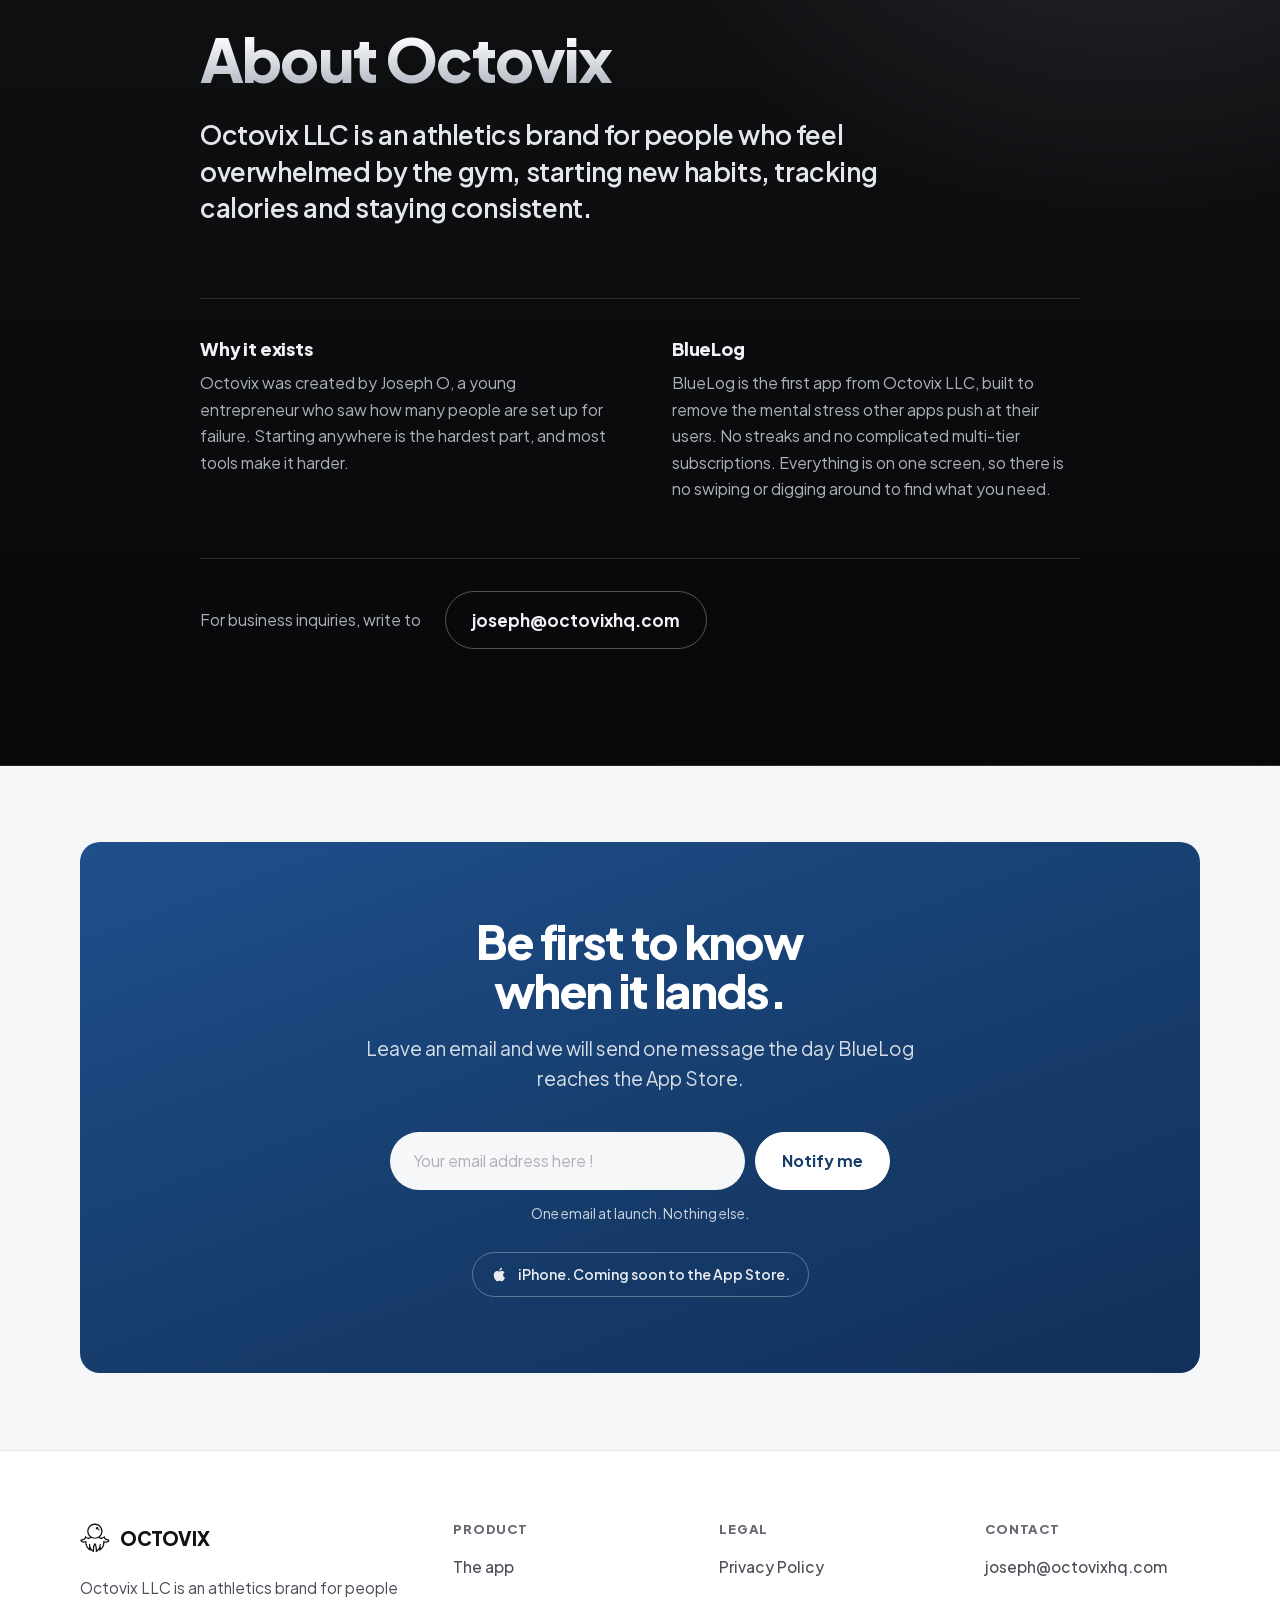
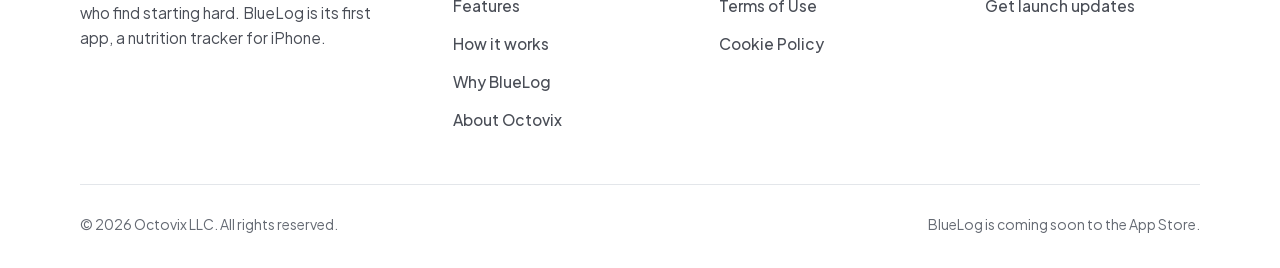
==== commit 175d3ac7: "Front Page Changes V. 1.2.1 -About page - Minor Fixes" ====
--- a/index.html
+++ b/index.html
@@ -36,7 +36,7 @@
   "name": "BlueLog",
   "applicationCategory": "HealthApplication",
   "operatingSystem": "iOS",
-  "author": { "@type": "Organization", "name": "Octovix" }
+  "author": { "@type": "Organization", "name": "Octovix LLC", "email": "joseph@octovixhq.com" }
 }
 </script>
 </head>
@@ -73,6 +73,7 @@
         <li><a href="#features">Features</a></li>
         <li><a href="#how">How it works</a></li>
         <li><a href="#promise">Why BlueLog</a></li>
+        <li><a href="#about">About</a></li>
       </ul>
     </nav>
 
@@ -103,6 +104,7 @@
         <li><a href="#features">Features</a></li>
         <li><a href="#how">How it works</a></li>
         <li><a href="#promise">Why BlueLog</a></li>
+        <li><a href="#about">About</a></li>
         <li><a class="btn btn--primary" href="#notify">Notify me</a></li>
       </ul>
     </div>
@@ -139,7 +141,7 @@
             <button class="btn btn--primary signup__btn" type="submit">Notify me</button>
           </div>
           <p class="signup__note" data-signup-note role="status" aria-live="polite">
-            
+            One email at launch. Nothing else.
           </p>
         </form>
       </div>
@@ -371,6 +373,45 @@
     </div>
   </section>
 
+  <!-- About Octovix: black and silver, fixed look in both themes ---- -->
+  <section class="section about" id="about" aria-labelledby="about-h">
+    <div class="wrap">
+      <svg class="about__mark" aria-hidden="true" focusable="false" data-reveal>
+        <use href="#octovix-mark"></use>
+      </svg>
+      <h2 id="about-h" data-reveal>About Octovix</h2>
+      <p class="about__lead" data-reveal style="--reveal-delay:70ms">
+        Octovix LLC is an athletics brand for people who feel overwhelmed by the
+        gym, starting new habits, tracking calories and staying consistent.
+      </p>
+
+      <div class="about__cols">
+        <div data-reveal>
+          <h3>Why it exists</h3>
+          <p>
+            Octovix was created by Joseph O, a young entrepreneur who saw how many
+            people are set up for failure. Starting anywhere is the hardest part,
+            and most tools make it harder.
+          </p>
+        </div>
+        <div data-reveal style="--reveal-delay:90ms">
+          <h3>BlueLog</h3>
+          <p>
+            BlueLog is the first app from Octovix LLC, built to remove the mental
+            stress other apps push at their users. No streaks and no complicated
+            multi-tier subscriptions. Everything is on one screen, so there is no
+            swiping or digging around to find what you need.
+          </p>
+        </div>
+      </div>
+
+      <div class="about__contact" data-reveal>
+        <p>For business inquiries, write to</p>
+        <a class="about__mail" href="mailto:joseph@octovixhq.com">joseph@octovixhq.com</a>
+      </div>
+    </div>
+  </section>
+
   <!-- Notify CTA ------------------------------------------------ -->
   <section class="section section--tight" id="notify" aria-labelledby="notify-h">
     <div class="wrap">
@@ -389,7 +430,7 @@
             <button class="btn btn--light signup__btn" type="submit">Notify me</button>
           </div>
           <p class="signup__note" data-signup-note role="status" aria-live="polite">
-            
+            One email at launch. Nothing else.
           </p>
         </form>
 
@@ -416,8 +457,8 @@
           <span class="brand__name">OCTOVIX</span>
         </a>
         <p class="lead">
-          Octovix builds BlueLog, a nutrition tracker for iPhone. No ads, no fluff,
-          cheaper premium.
+          Octovix LLC is an athletics brand for people who find starting hard.
+          BlueLog is its first app, a nutrition tracker for iPhone.
         </p>
       </div>
 
@@ -428,6 +469,7 @@
           <li><a href="#features">Features</a></li>
           <li><a href="#how">How it works</a></li>
           <li><a href="#promise">Why BlueLog</a></li>
+          <li><a href="#about">About Octovix</a></li>
         </ul>
       </div>
 
@@ -442,16 +484,17 @@
 
       <div>
         <h2>Contact</h2>
-        <!-- TODO: replace this link with a real support address once one exists,
-             e.g. <a href="mailto:support@yourdomain.com">support@yourdomain.com</a> -->
         <ul>
+          <li><a href="mailto:joseph@octovixhq.com">joseph@octovixhq.com</a></li>
           <li><a href="#notify">Get launch updates</a></li>
         </ul>
+        <!-- TODO: add the business mailing address that matches the D-U-N-S
+             record here, e.g. <p class="footer__address">Octovix LLC, street, city, state ZIP</p> -->
       </div>
     </div>
 
     <div class="footer__base">
-      <p>&copy; <span data-year>2026</span> Octovix. All rights reserved.</p>
+      <p>&copy; <span data-year>2026</span> Octovix LLC. All rights reserved.</p>
       <p>BlueLog is coming soon to the App Store.</p>
     </div>
   </div>
--- a/assets/css/styles.css
+++ b/assets/css/styles.css
@@ -497,7 +497,7 @@
 
 .nav__panel { display: none; }
 
-@media (max-width: 860px) {
+@media (max-width: 980px) {
   .nav__links, .nav__cta { display: none; }
   .nav__toggle { display: inline-flex; }
   .nav__panel {
@@ -614,9 +614,13 @@
 .hero::before {
   content: '';
   position: absolute;
-  top: -22%;
-  right: -10%;
-  width: min(780px, 82vw);
+  /* Glow is 2x its original size (was min(780px, 82vw)). The offsets pull it
+     back by a quarter of the new width so it stays centred where it was,
+     growing outward instead of sliding down and left. */
+  --glow: min(1560px, 164vw);
+  top: calc(-22% - var(--glow) / 4);
+  right: calc(-10% - var(--glow) / 4);
+  width: var(--glow);
   aspect-ratio: 1;
   background: radial-gradient(circle at 50% 50%,
     rgba(58, 141, 255, .22) 0%, rgba(58, 141, 255, .1) 42%, transparent 68%);
@@ -867,6 +871,76 @@
 }
 
 /* ---------------------------------------------------------------
+   About Octovix: black and silver
+   A fixed look, like the blue promise band and the dark notify panel, so it
+   uses literal colours instead of the light/dark theme tokens. --surface is
+   pinned so the logo's head fill matches this black.
+   --------------------------------------------------------------- */
+.about {
+  --surface: #0a0a0b;
+  position: relative;
+  overflow: hidden;
+  color: #a9b0ba;
+  background:
+    radial-gradient(ellipse 55% 60% at 88% 0%, rgba(214, 220, 230, .12), transparent 70%),
+    linear-gradient(180deg, #101113, #08080a);
+  border-block: 1px solid rgba(255, 255, 255, .08);
+}
+.about .wrap { position: relative; max-width: 960px; }
+.about__mark { width: 46px; height: 46px; margin-bottom: 28px; color: #c9ced6; }
+.about h2 {
+  font-size: clamp(2.25rem, 1.4rem + 3.2vw, 3.75rem);
+  background: linear-gradient(180deg, #f7f8fa 20%, #a7aeb9);
+  -webkit-background-clip: text;
+  background-clip: text;
+  color: transparent;
+  padding-bottom: .08em;
+}
+.about__lead {
+  margin-top: 22px;
+  max-width: 36ch;
+  color: #e3e6eb;
+  font-size: clamp(1.25rem, 1.05rem + .8vw, 1.625rem);
+  font-weight: 600;
+  line-height: 1.4;
+  letter-spacing: -.015em;
+}
+.about__cols {
+  display: grid;
+  grid-template-columns: repeat(2, minmax(0, 1fr));
+  gap: clamp(28px, 5vw, 64px);
+  margin-top: clamp(44px, 6vw, 72px);
+  padding-top: clamp(28px, 4vw, 40px);
+  border-top: 1px solid rgba(255, 255, 255, .14);
+}
+.about h3 { font-size: 1.125rem; letter-spacing: -.01em; color: #f1f3f6; }
+.about__cols p { margin-top: 12px; max-width: 46ch; font-size: 1rem; }
+.about__contact {
+  display: flex;
+  flex-wrap: wrap;
+  align-items: center;
+  gap: 14px 24px;
+  margin-top: clamp(36px, 5vw, 56px);
+  padding-top: clamp(24px, 3vw, 32px);
+  border-top: 1px solid rgba(255, 255, 255, .14);
+}
+.about__contact p { font-size: 1rem; }
+.about__mail {
+  display: inline-block;
+  padding: 14px 26px;
+  border: 1px solid rgba(255, 255, 255, .3);
+  border-radius: var(--r-pill);
+  color: #f1f3f6;
+  font-weight: 700;
+  text-decoration: none;
+  transition: background-color .2s var(--ease), color .2s var(--ease), border-color .2s var(--ease);
+}
+.about__mail:hover { background: #e6e9ee; border-color: #e6e9ee; color: #0a0a0b; }
+@media (max-width: 700px) {
+  .about__cols { grid-template-columns: minmax(0, 1fr); }
+}
+
+/* ---------------------------------------------------------------
    Notify CTA  (navy panel)
    --------------------------------------------------------------- */
 .panel-dark {
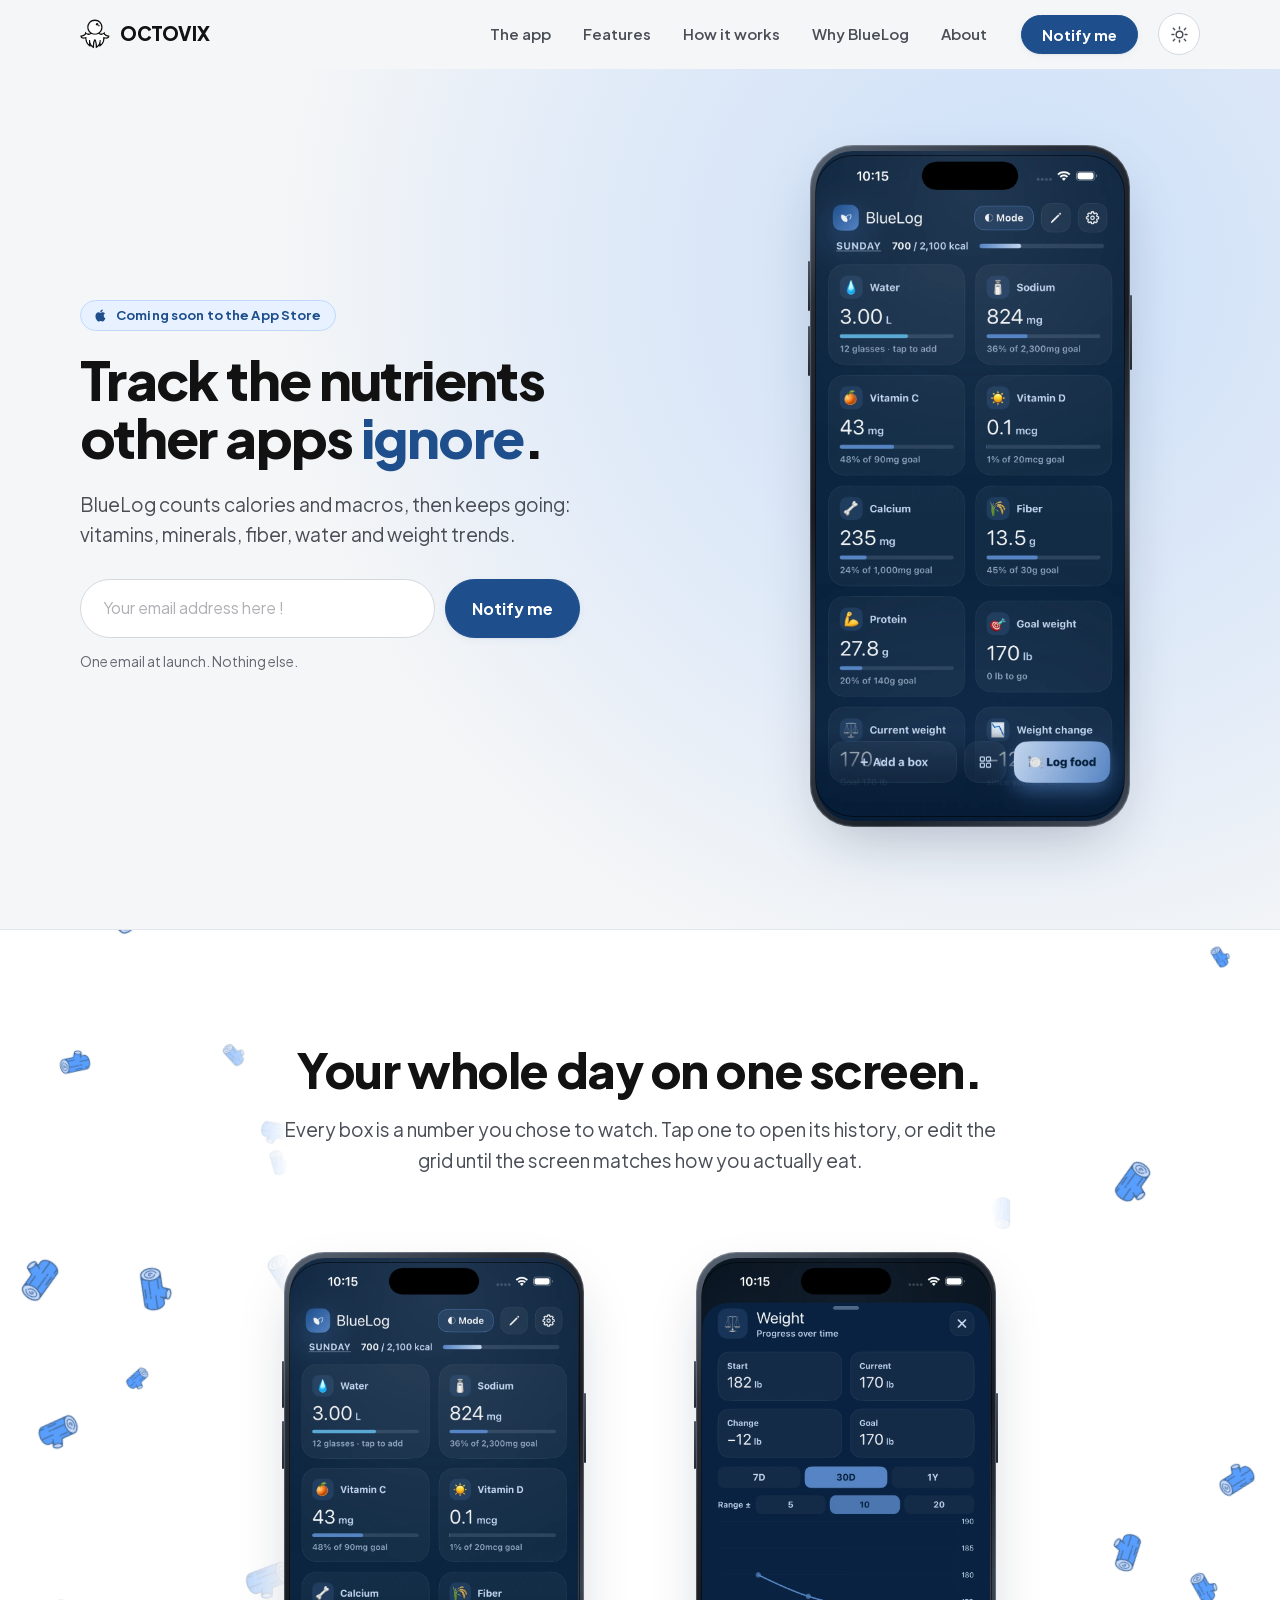
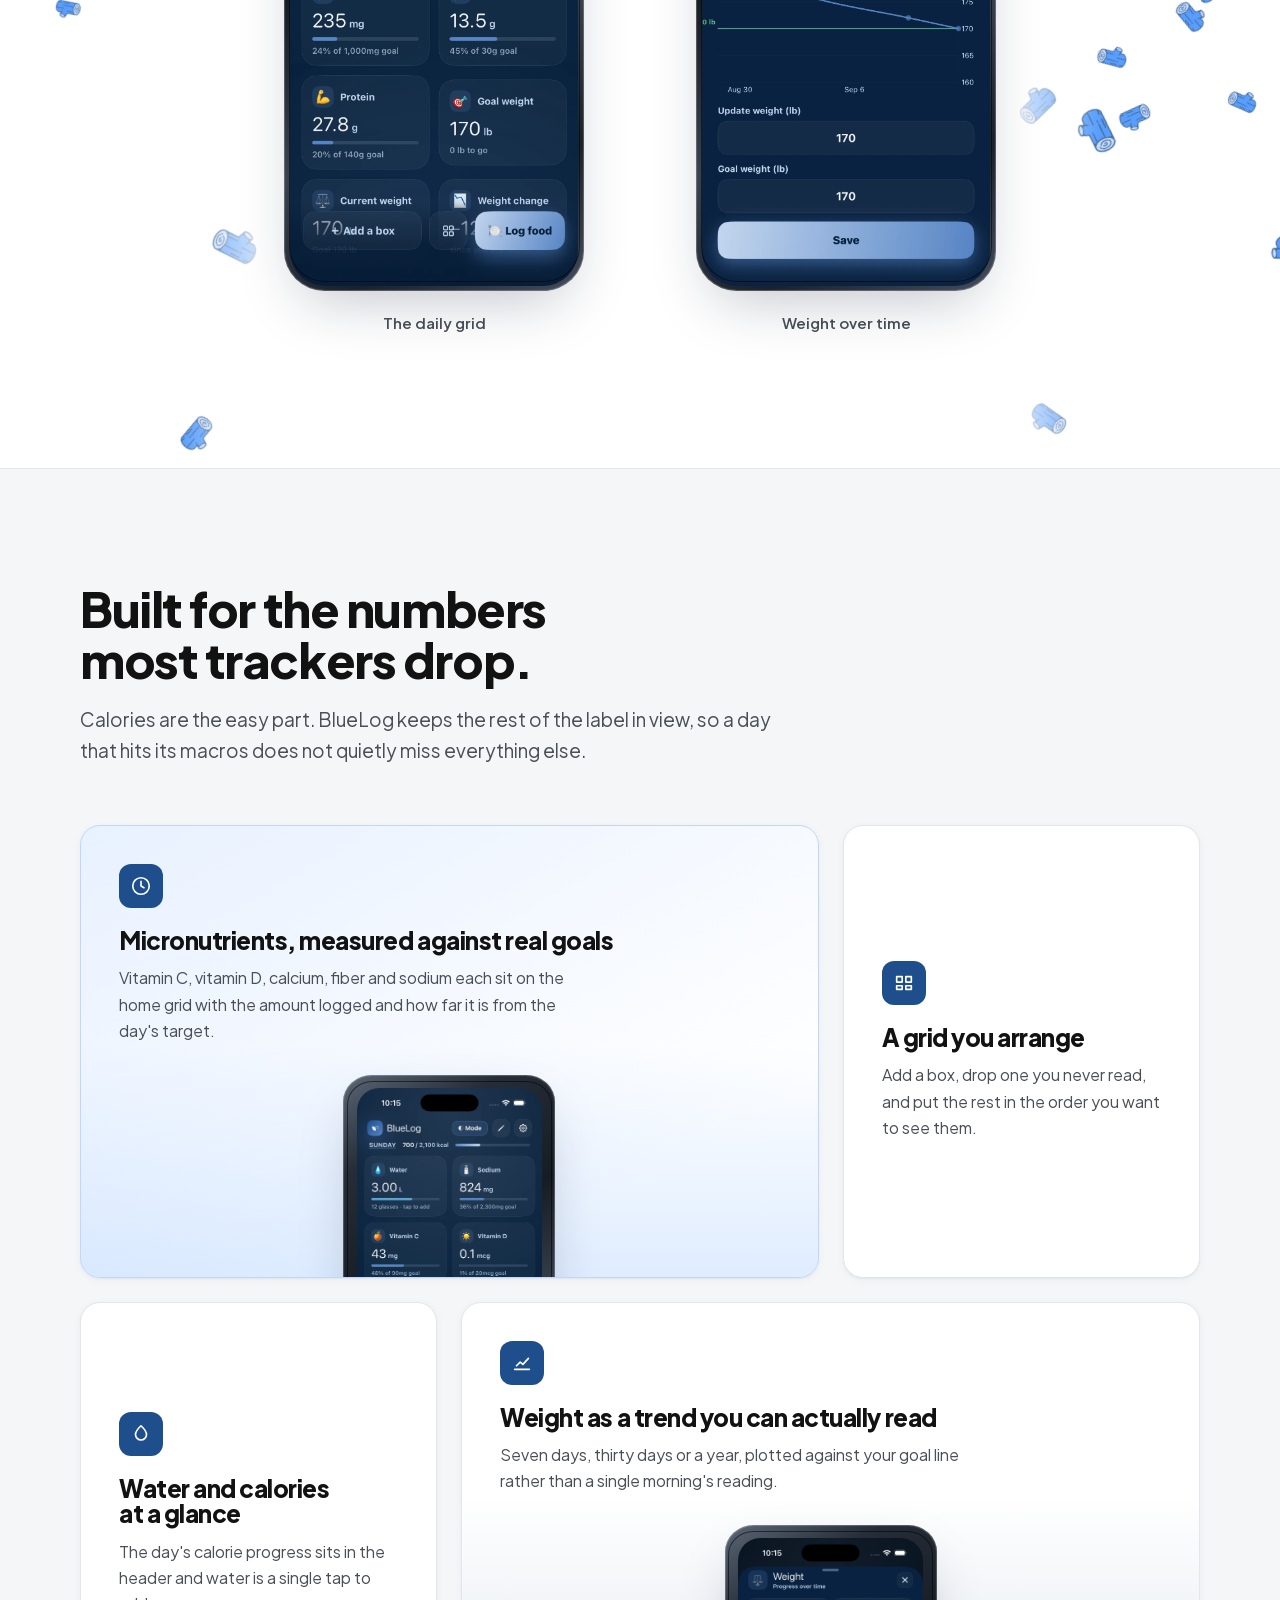
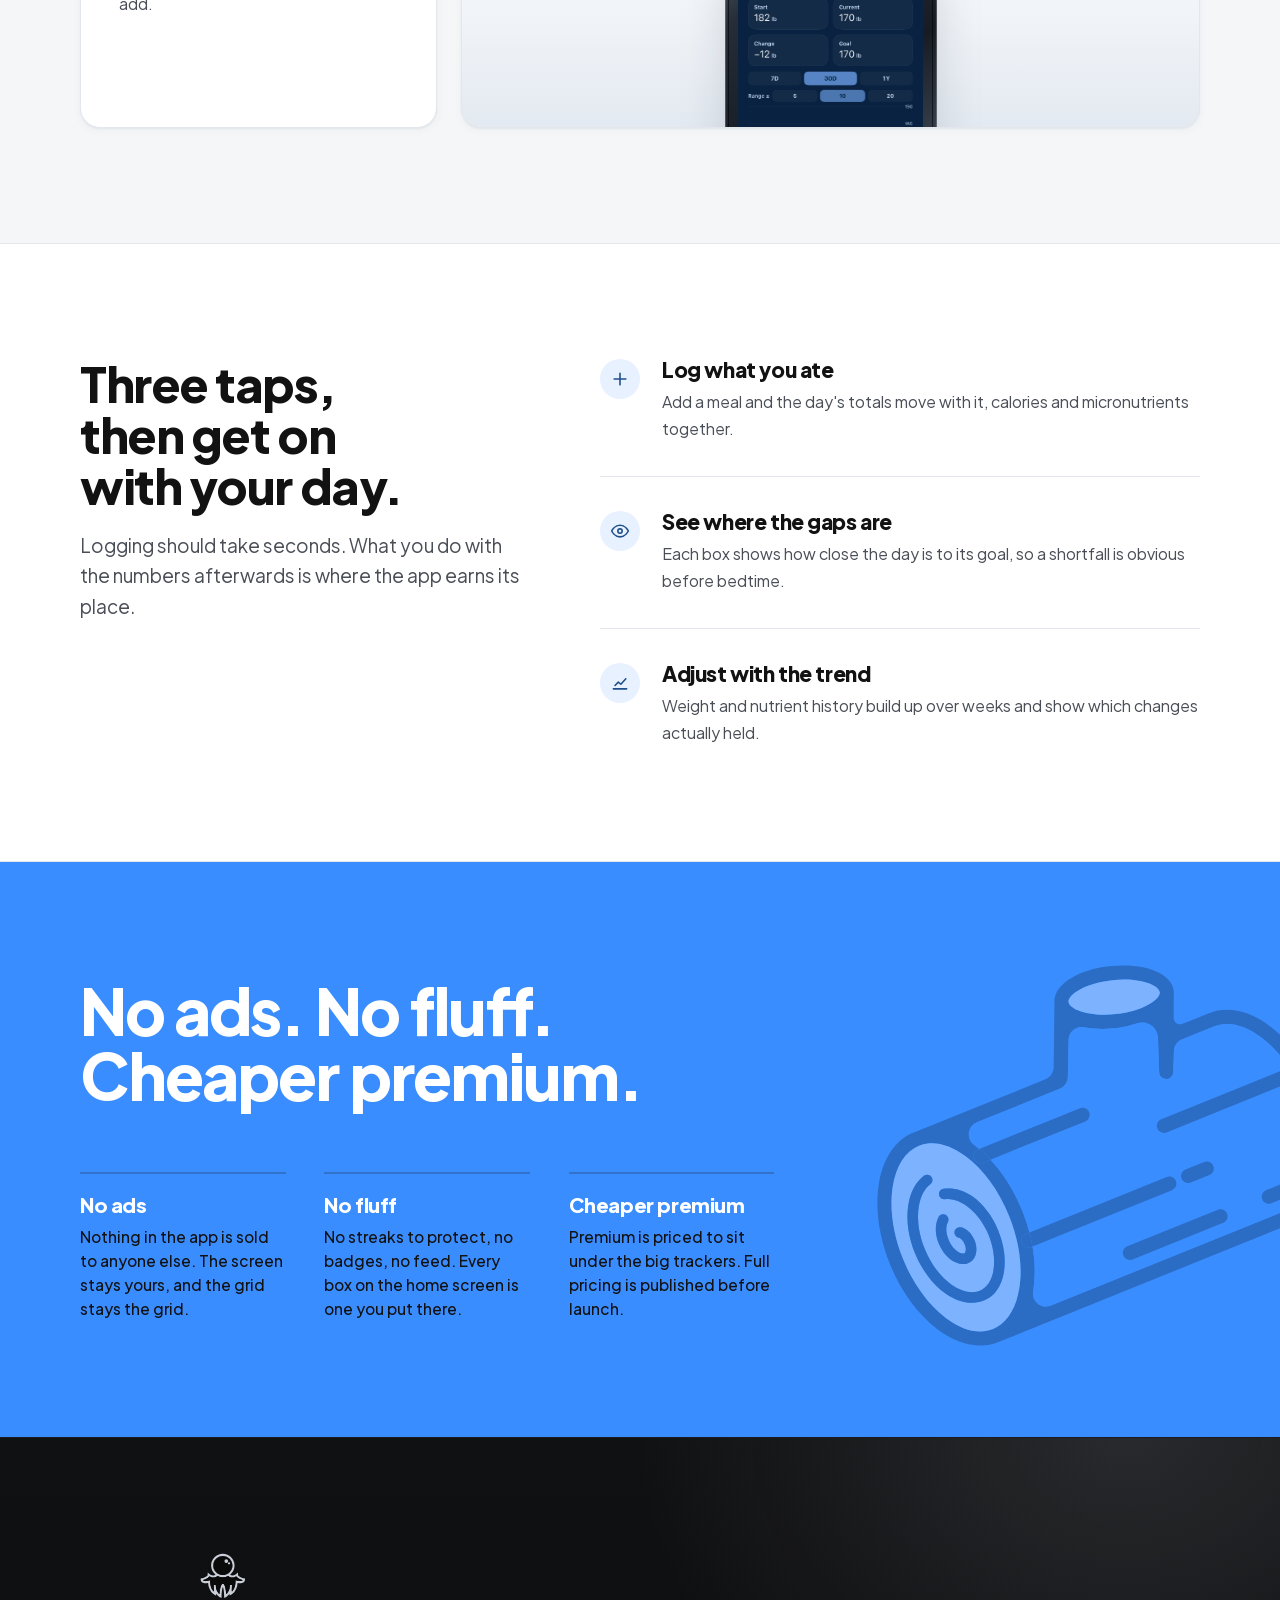
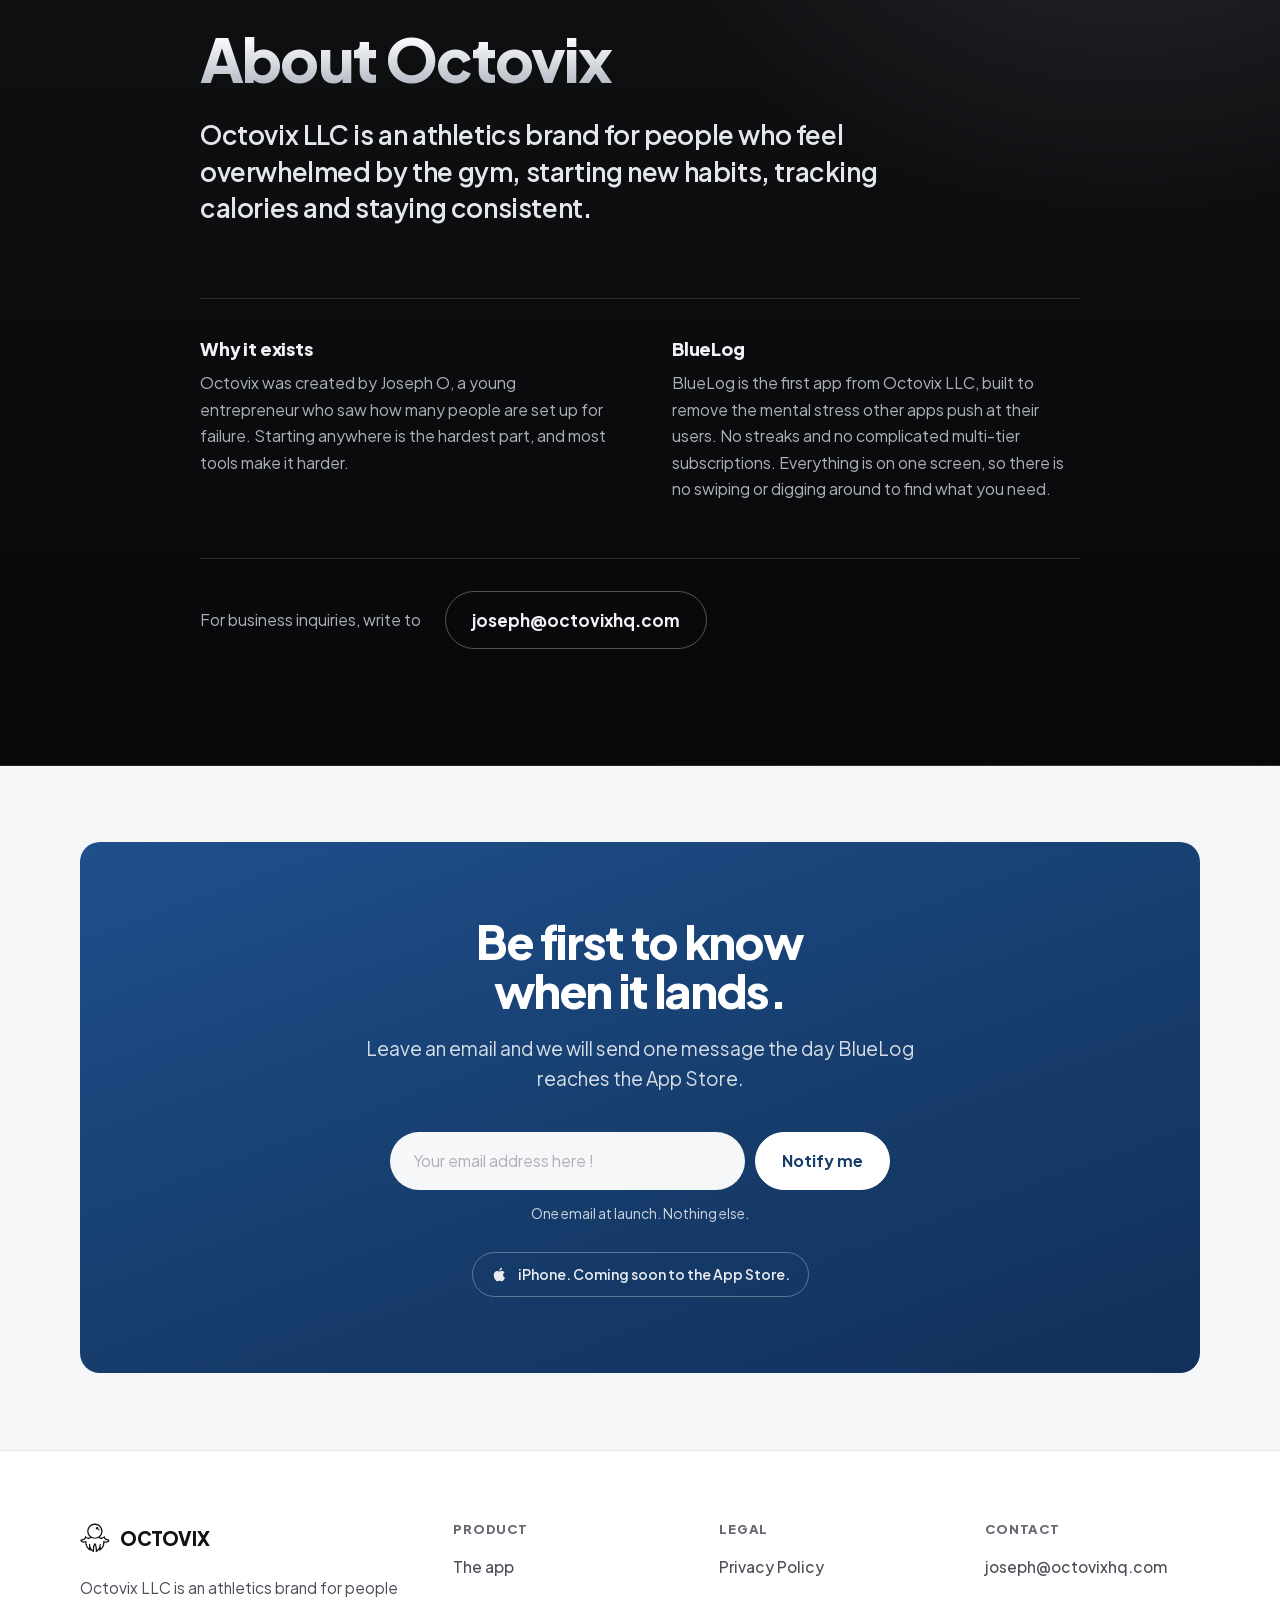
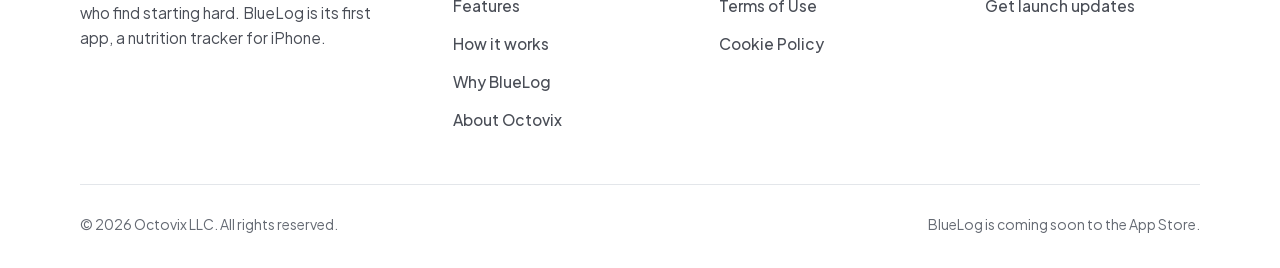
==== commit 5d028dfe: "Update V. 1.2.2 -Minor Fixes" ====
--- a/index.html
+++ b/index.html
@@ -407,7 +407,10 @@
 
       <div class="about__contact" data-reveal>
         <p>For business inquiries, write to</p>
-        <a class="about__mail" href="mailto:joseph@octovixhq.com">joseph@octovixhq.com</a>
+        <div class="about__action">
+          <a class="about__mail" href="mailto:joseph@octovixhq.com" data-copy="joseph@octovixhq.com" title="Click to copy">joseph@octovixhq.com</a>
+          <span class="copy-note about__copied" role="status" aria-live="polite"></span>
+        </div>
       </div>
     </div>
   </section>
@@ -485,7 +488,7 @@
       <div>
         <h2>Contact</h2>
         <ul>
-          <li><a href="mailto:joseph@octovixhq.com">joseph@octovixhq.com</a></li>
+          <li><a href="mailto:joseph@octovixhq.com" data-copy="joseph@octovixhq.com" title="Click to copy">joseph@octovixhq.com</a></li>
           <li><a href="#notify">Get launch updates</a></li>
         </ul>
         <!-- TODO: add the business mailing address that matches the D-U-N-S
--- a/assets/css/styles.css
+++ b/assets/css/styles.css
@@ -936,6 +936,25 @@
   transition: background-color .2s var(--ease), color .2s var(--ease), border-color .2s var(--ease);
 }
 .about__mail:hover { background: #e6e9ee; border-color: #e6e9ee; color: #0a0a0b; }
+/* "Copied." confirmation shown after a click-to-copy email (main.js) */
+.copy-note {
+  opacity: 0;
+  transition: opacity .5s var(--ease);
+  pointer-events: none;
+}
+.copy-note.is-visible { opacity: 1; }
+.about__action { position: relative; }
+.about__copied {
+  position: absolute;
+  left: 50%;
+  transform: translateX(-50%);
+  top: calc(100% + 10px);
+  color: #c9ced6;
+  font-size: .9375rem;
+  font-weight: 600;
+  white-space: nowrap;
+}
+
 @media (max-width: 700px) {
   .about__cols { grid-template-columns: minmax(0, 1fr); }
 }
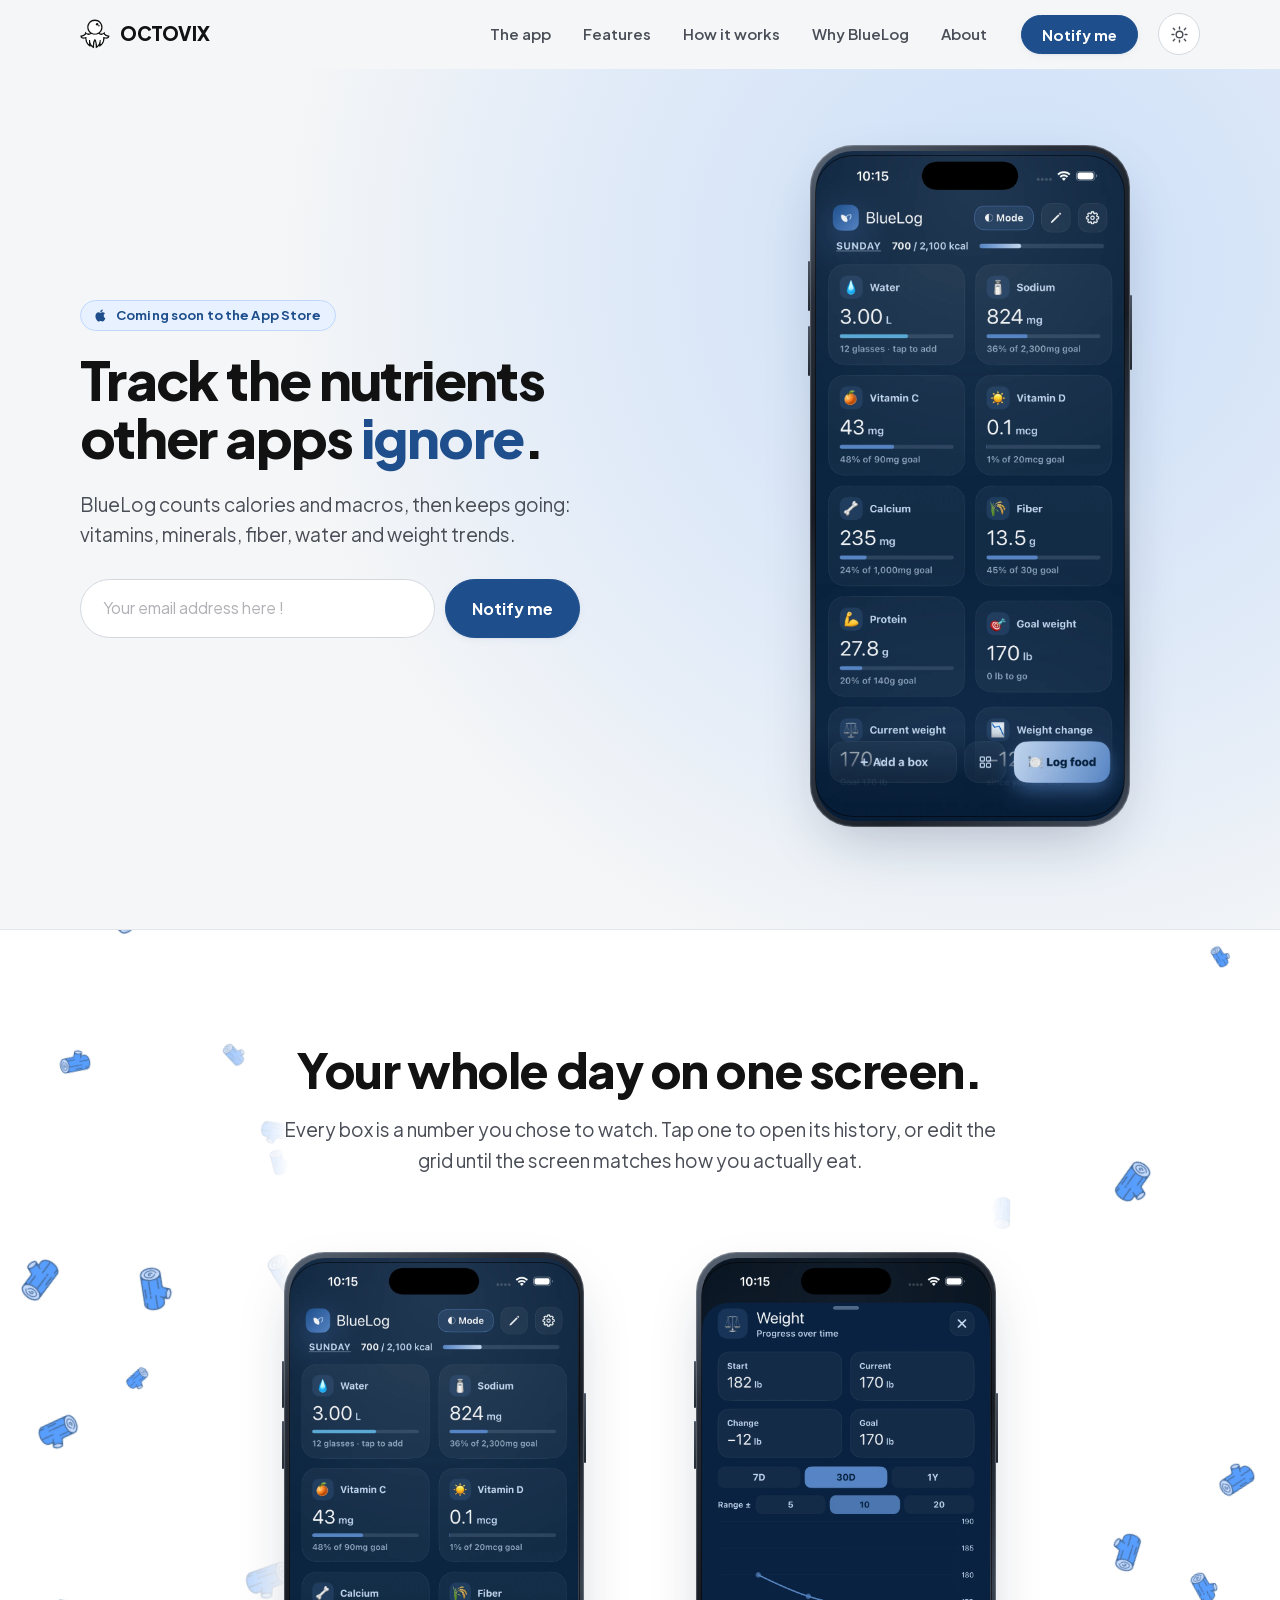
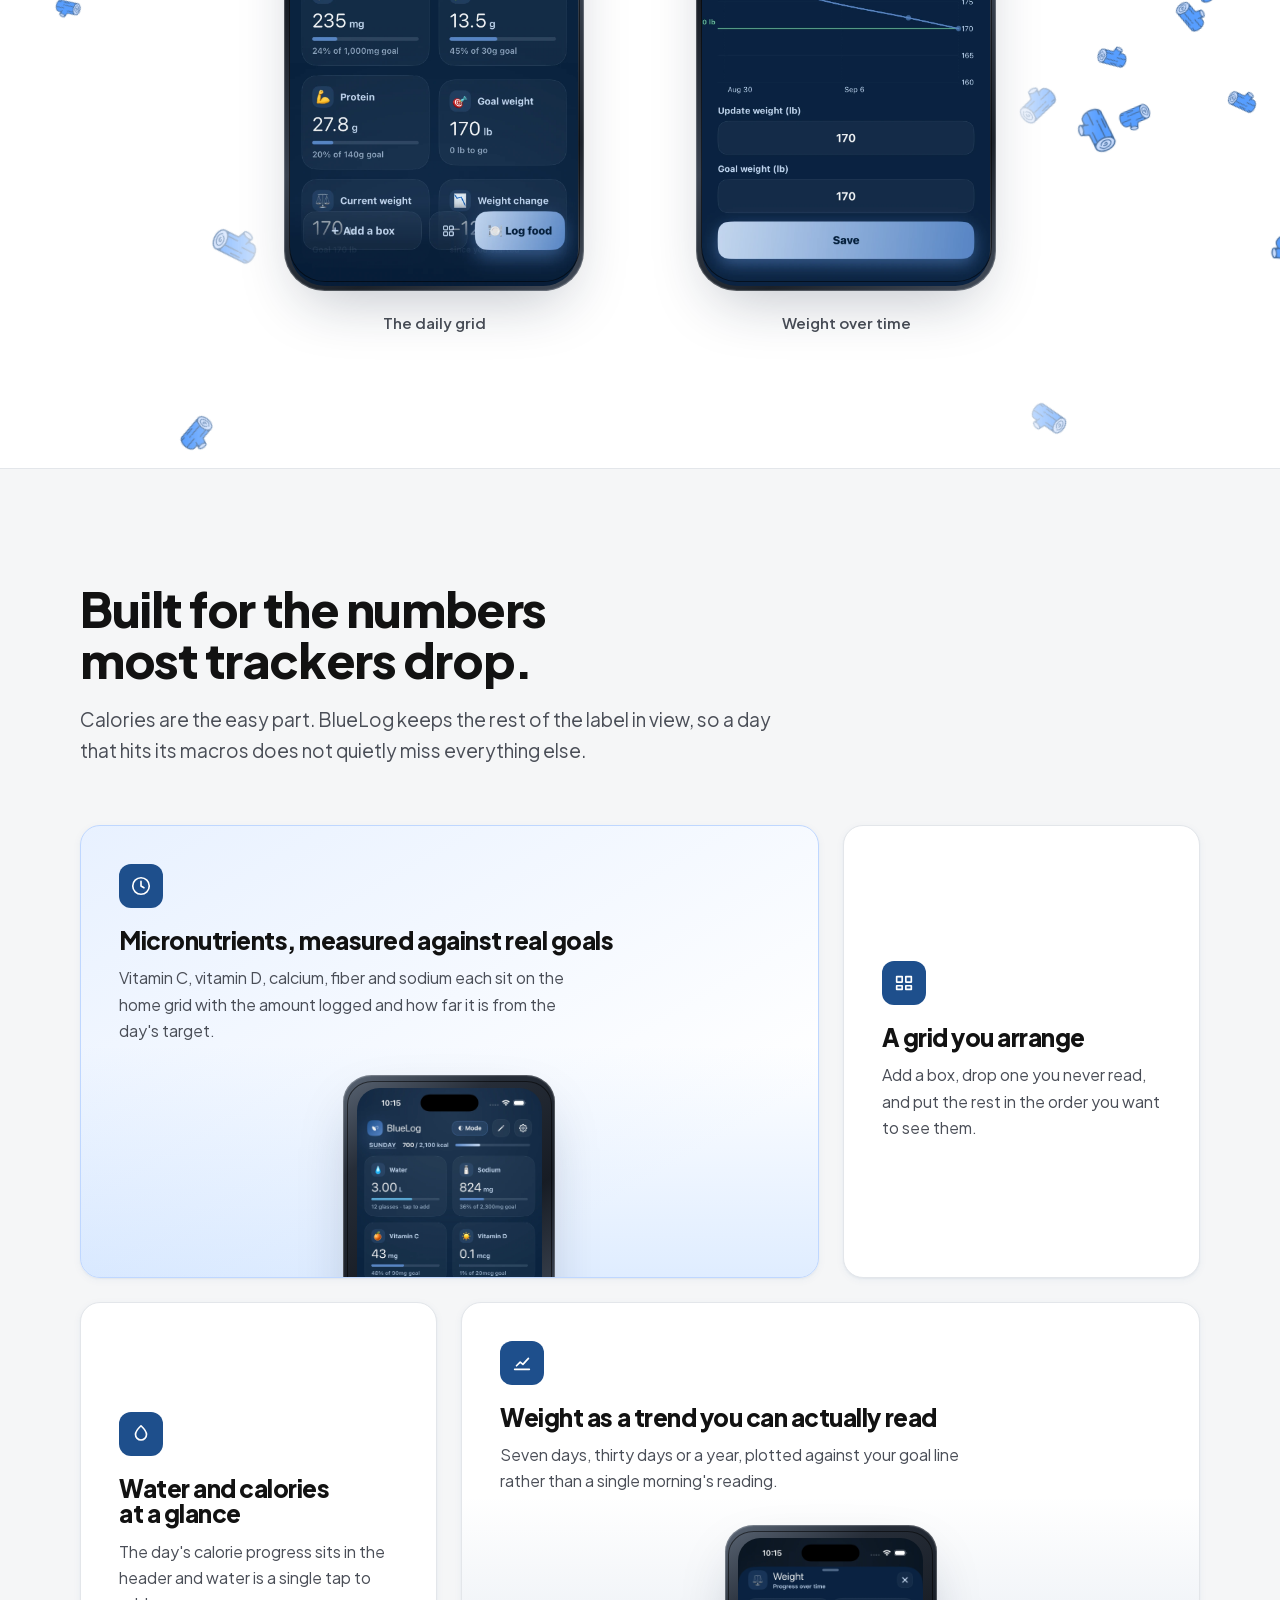
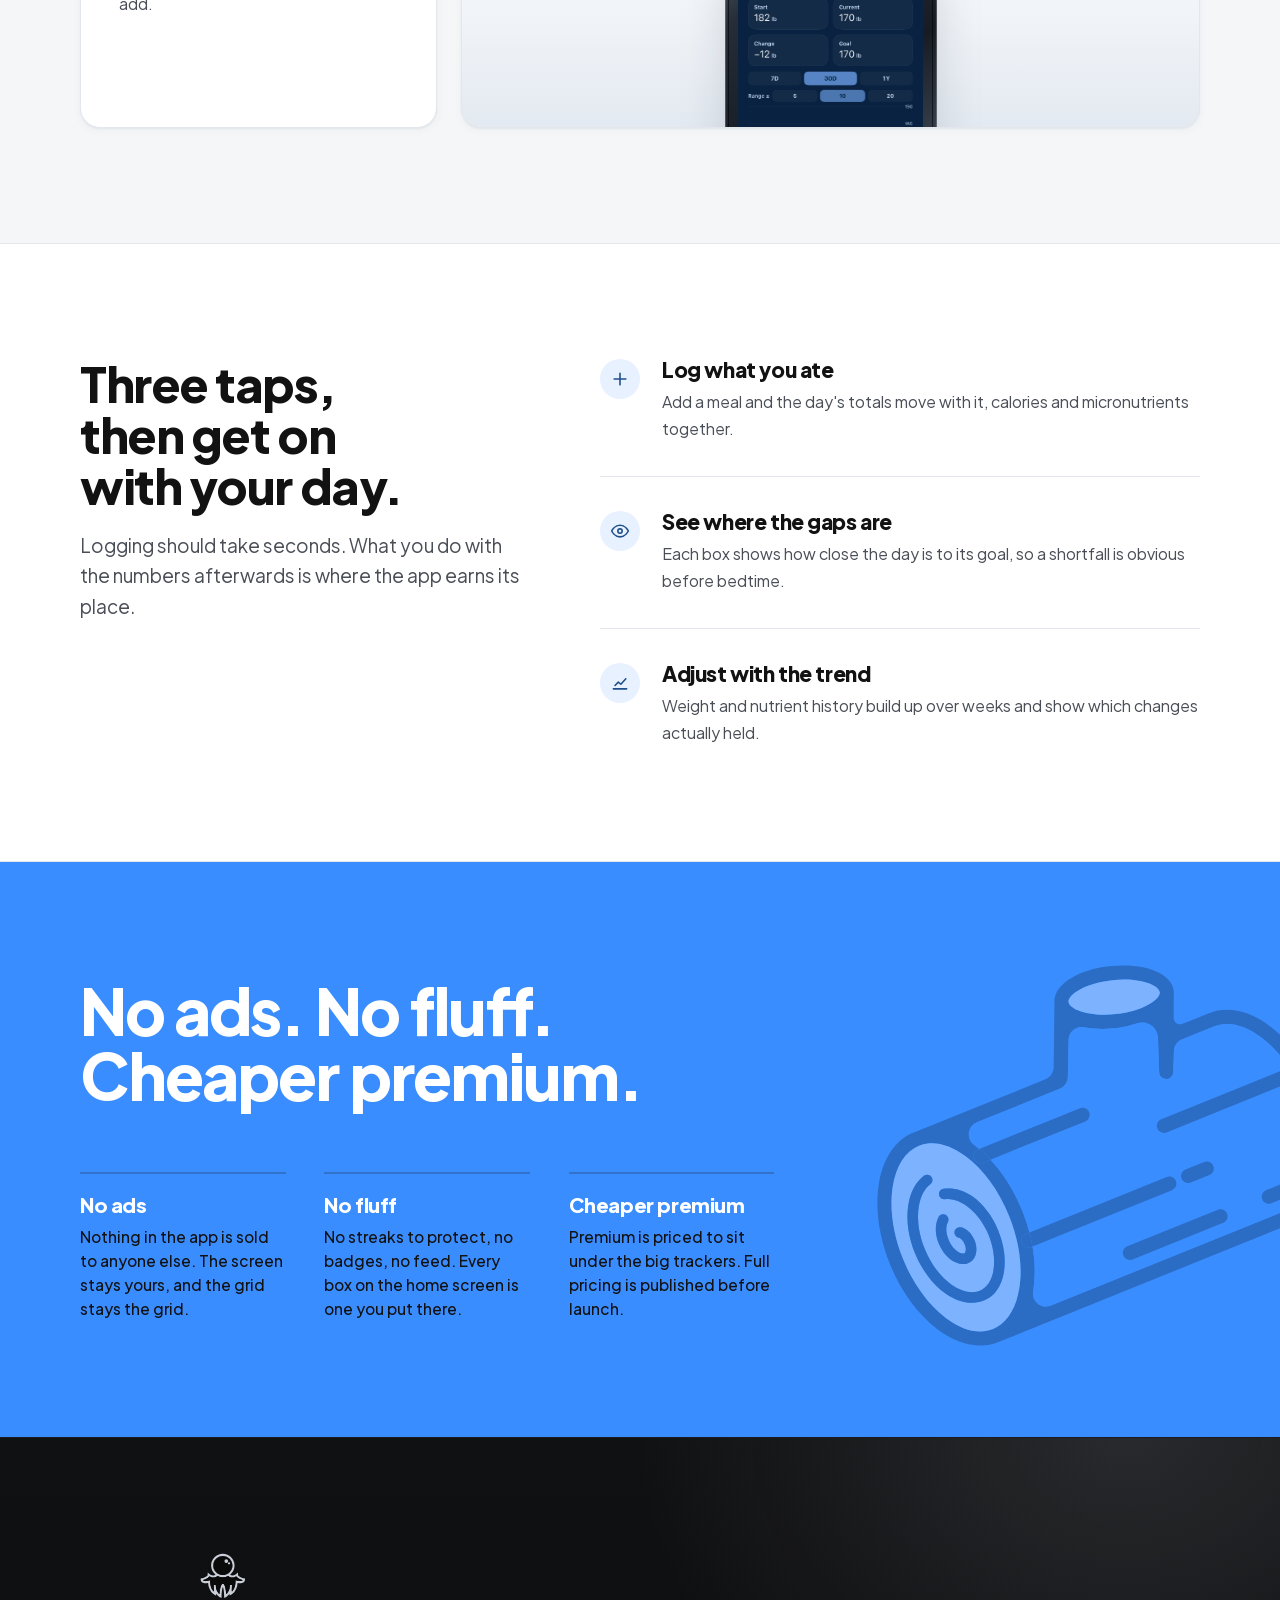
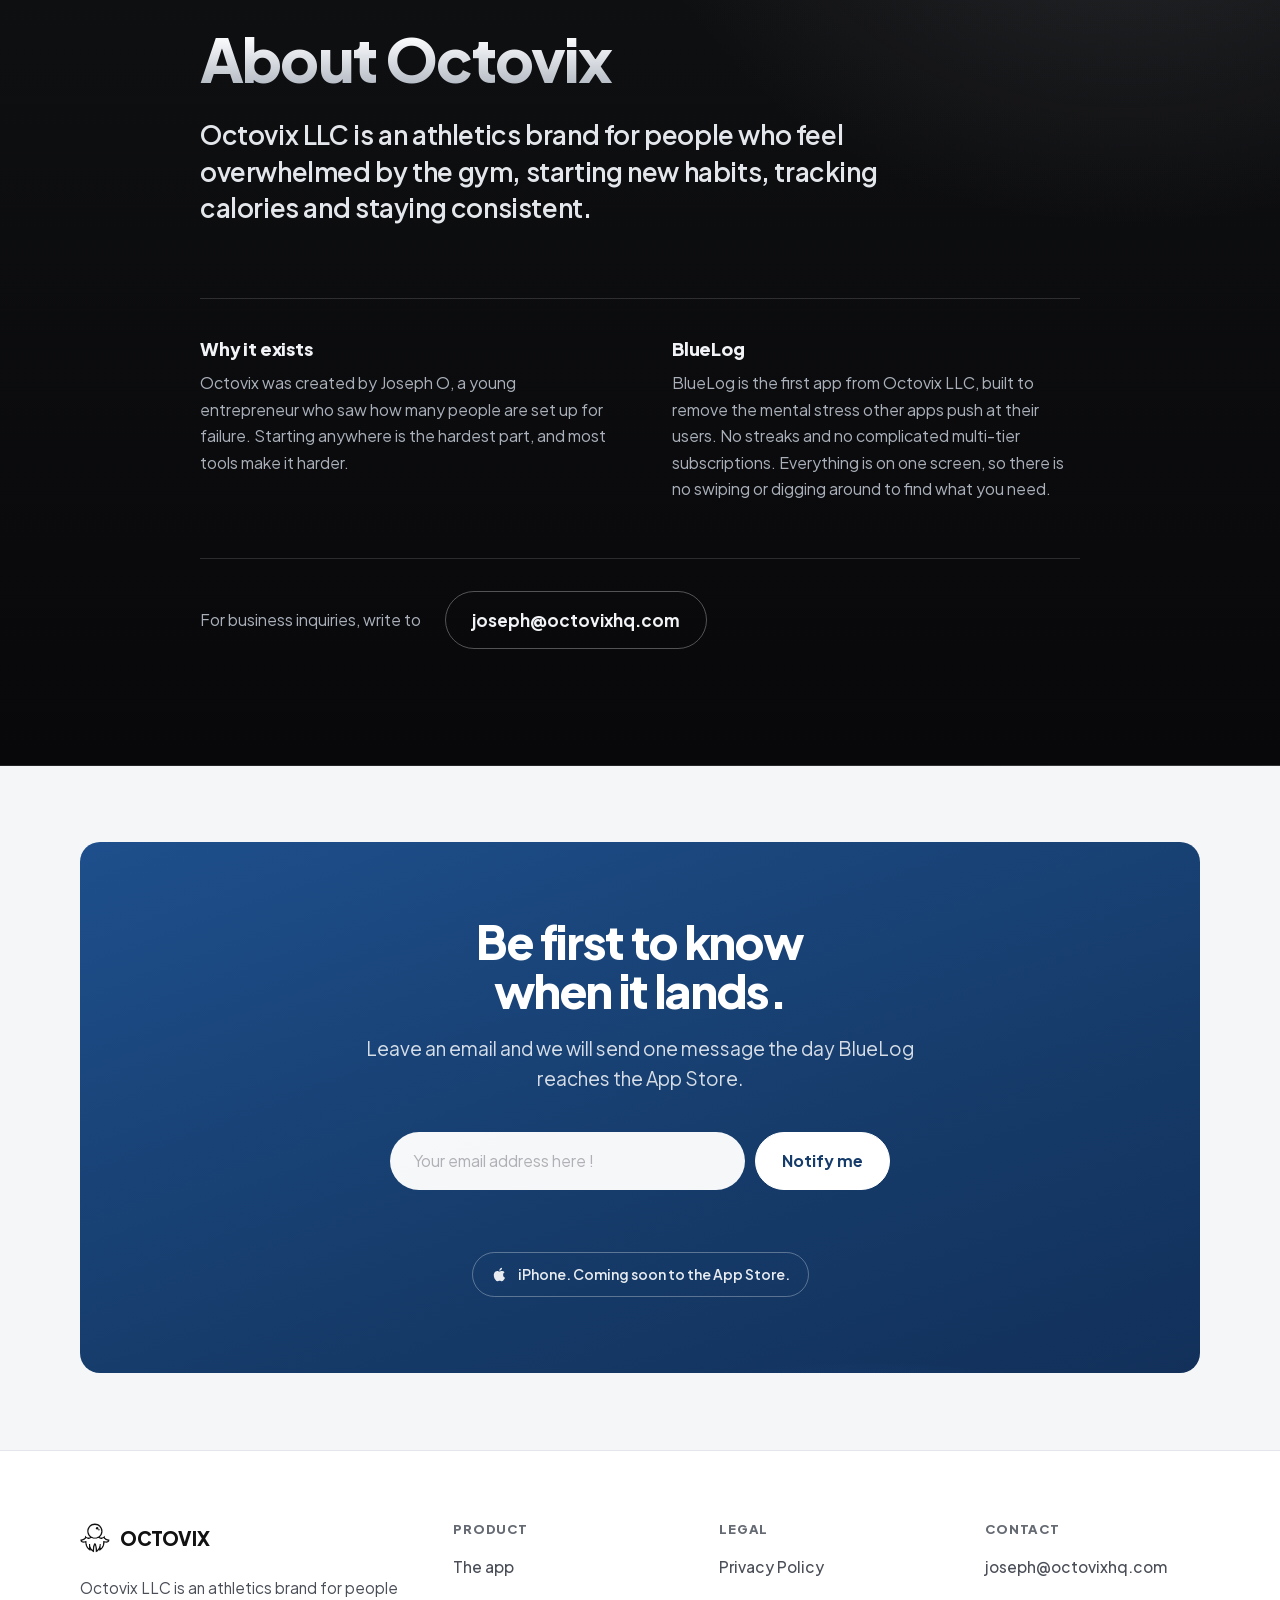
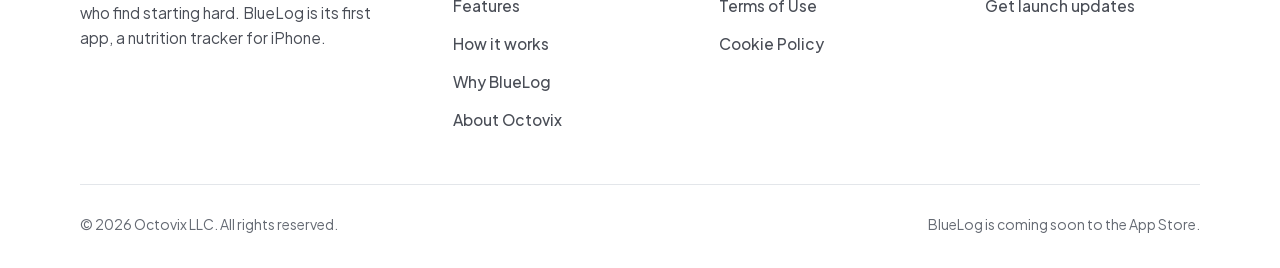
==== commit 093e996c: "Update index.html" ====
--- a/index.html
+++ b/index.html
@@ -141,7 +141,7 @@
             <button class="btn btn--primary signup__btn" type="submit">Notify me</button>
           </div>
           <p class="signup__note" data-signup-note role="status" aria-live="polite">
-            One email at launch. Nothing else.
+            
           </p>
         </form>
       </div>
@@ -433,7 +433,7 @@
             <button class="btn btn--light signup__btn" type="submit">Notify me</button>
           </div>
           <p class="signup__note" data-signup-note role="status" aria-live="polite">
-            One email at launch. Nothing else.
+            
           </p>
         </form>
 
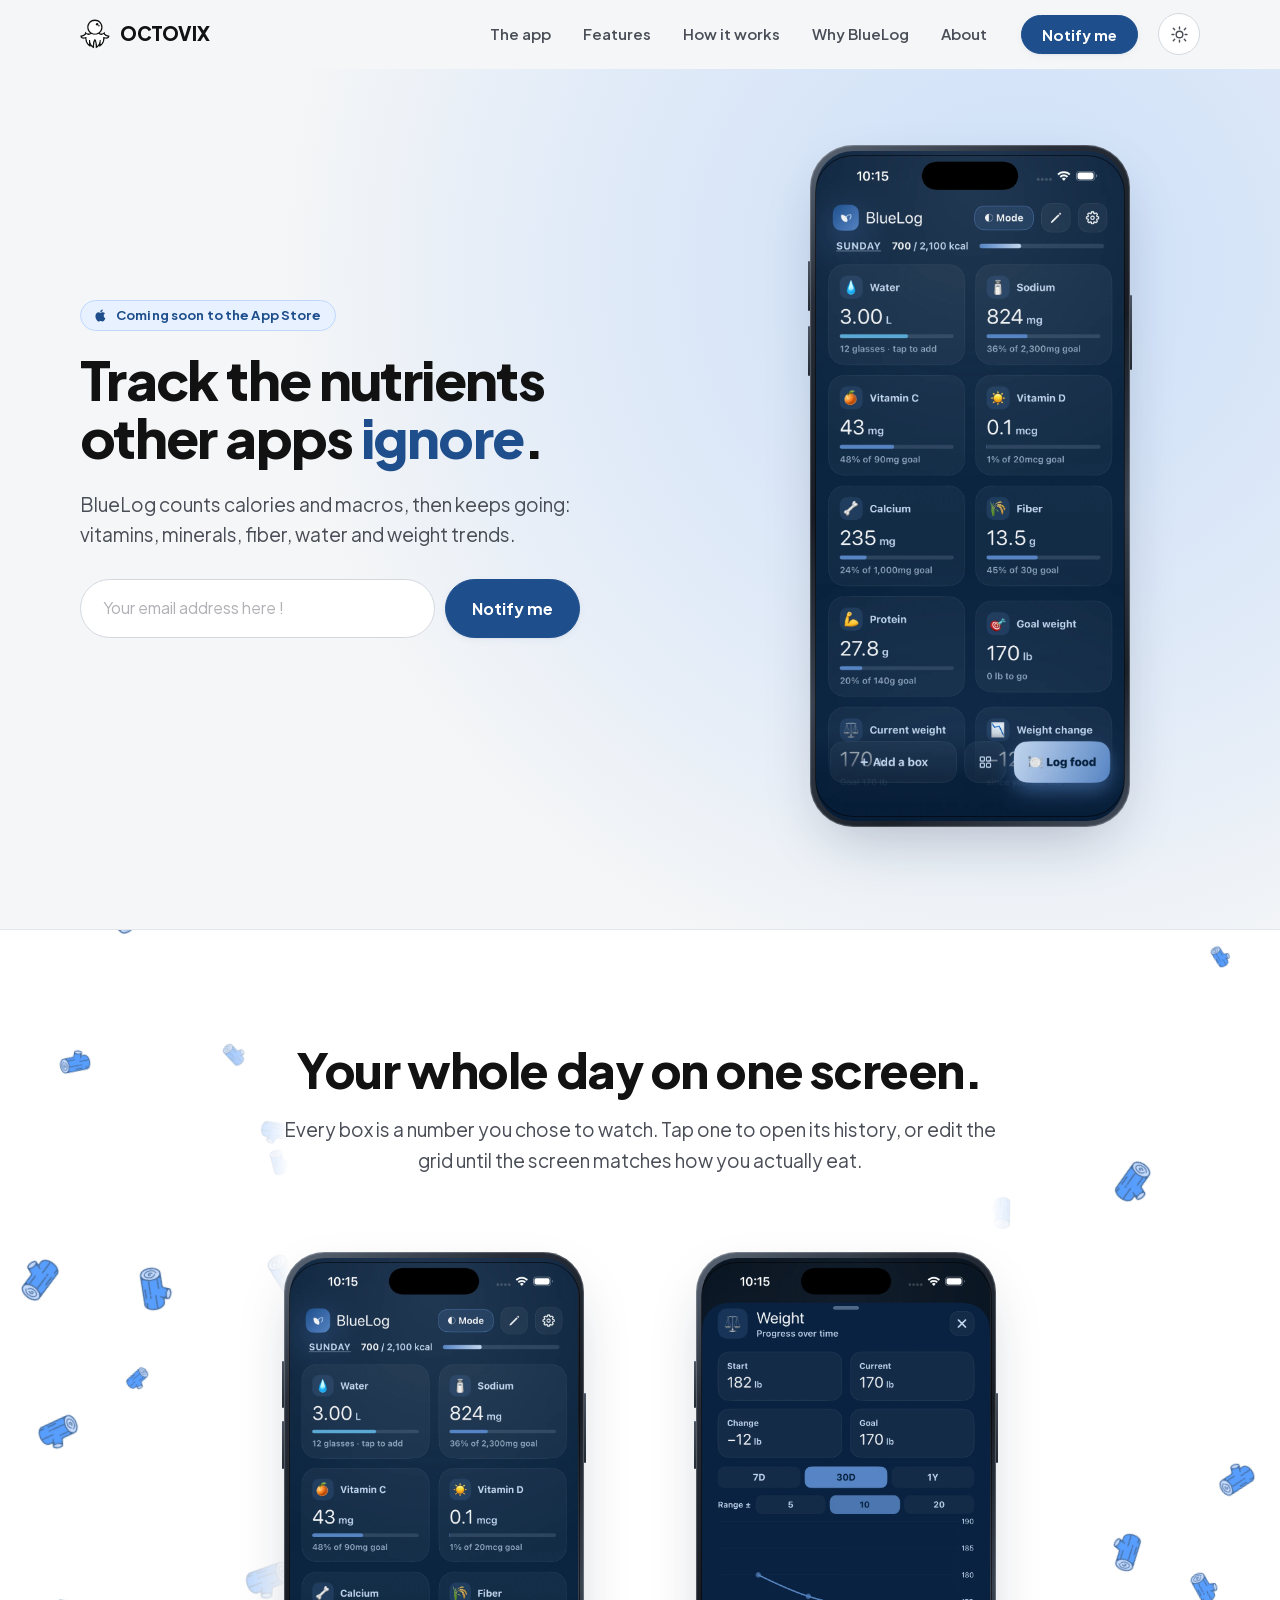
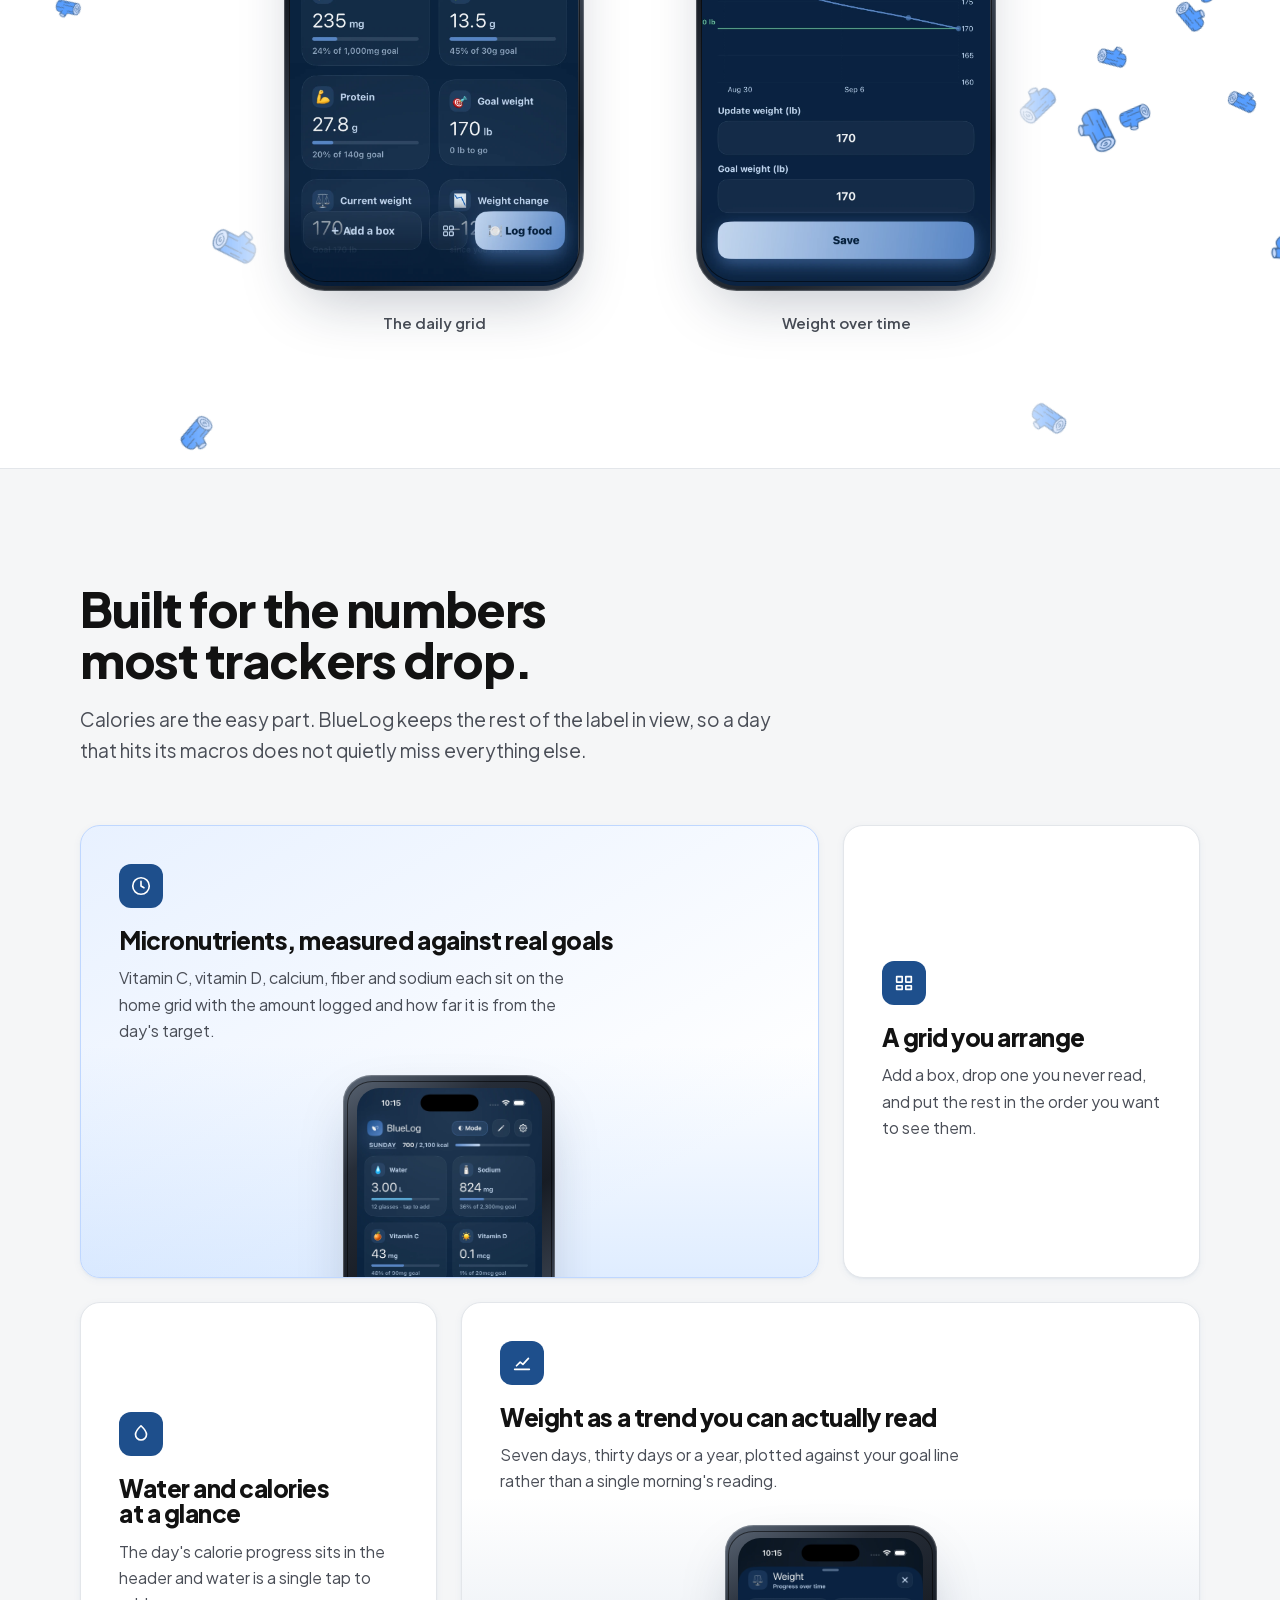
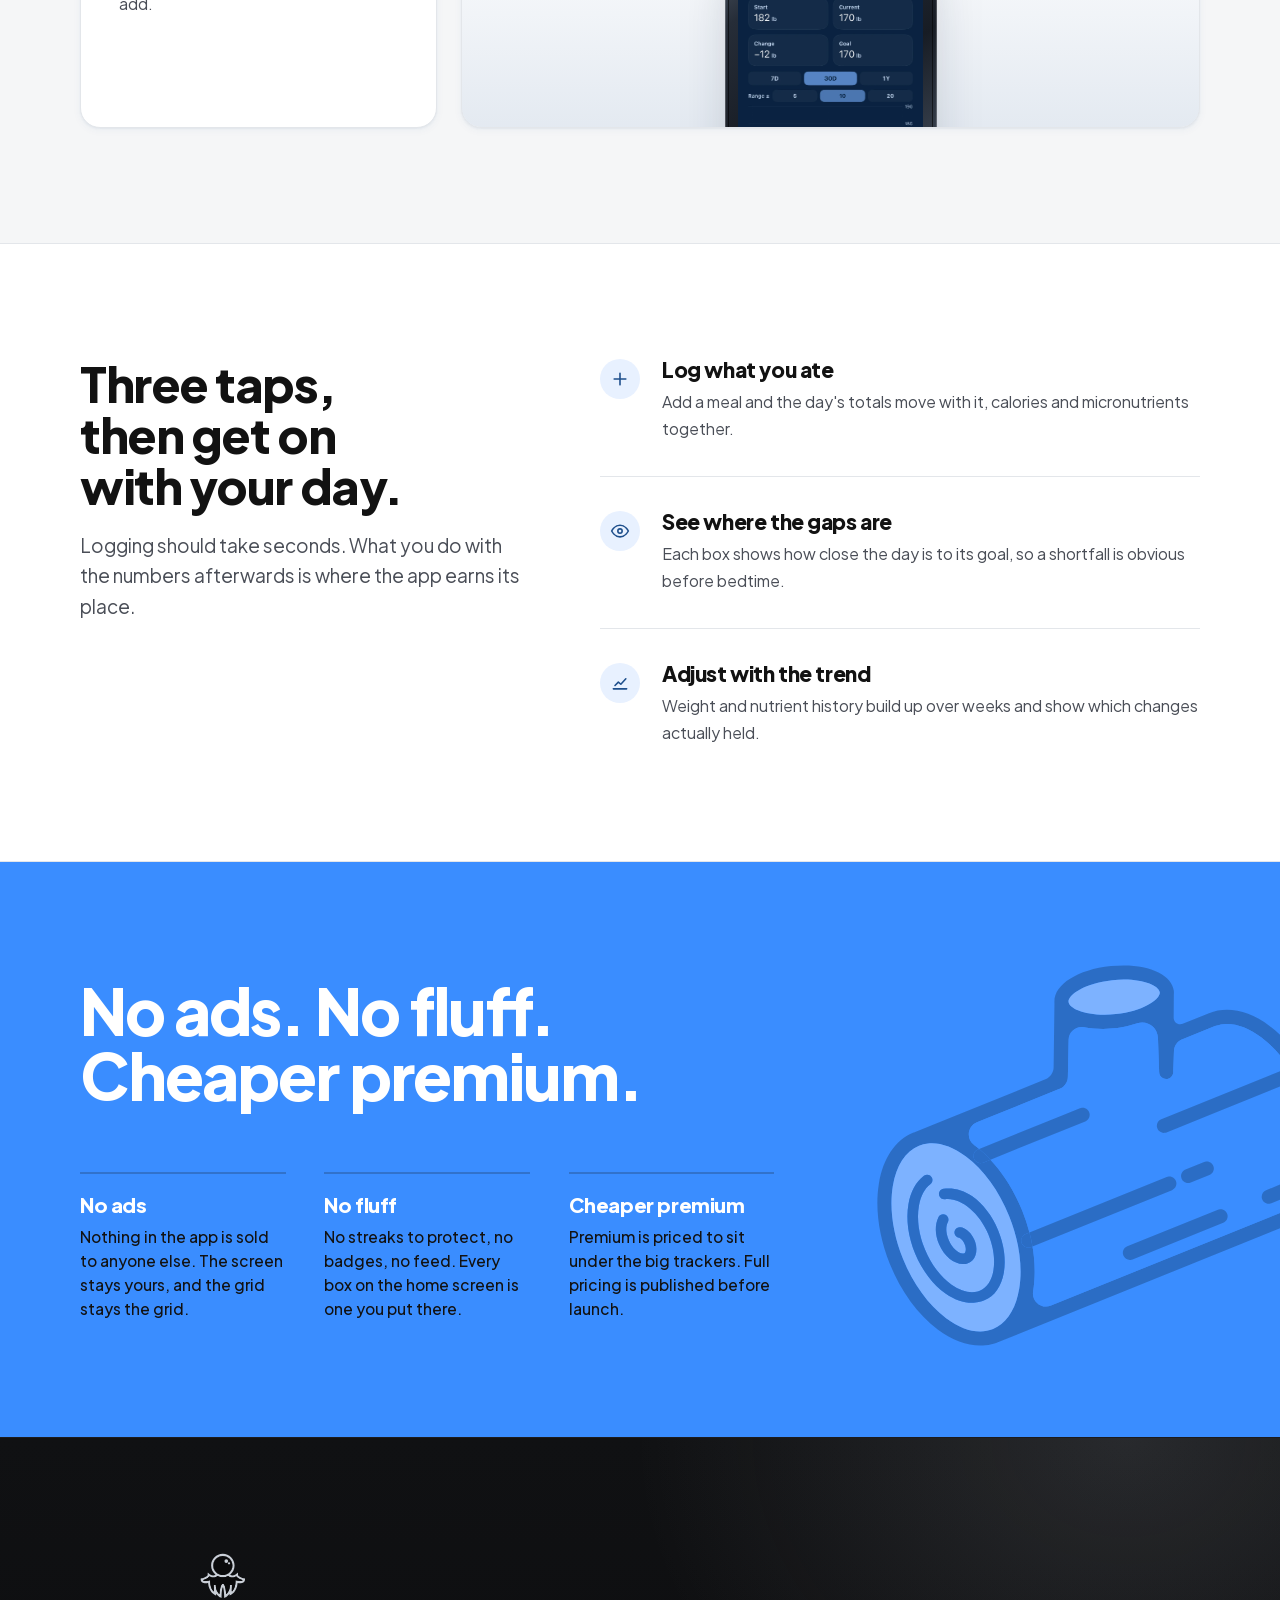
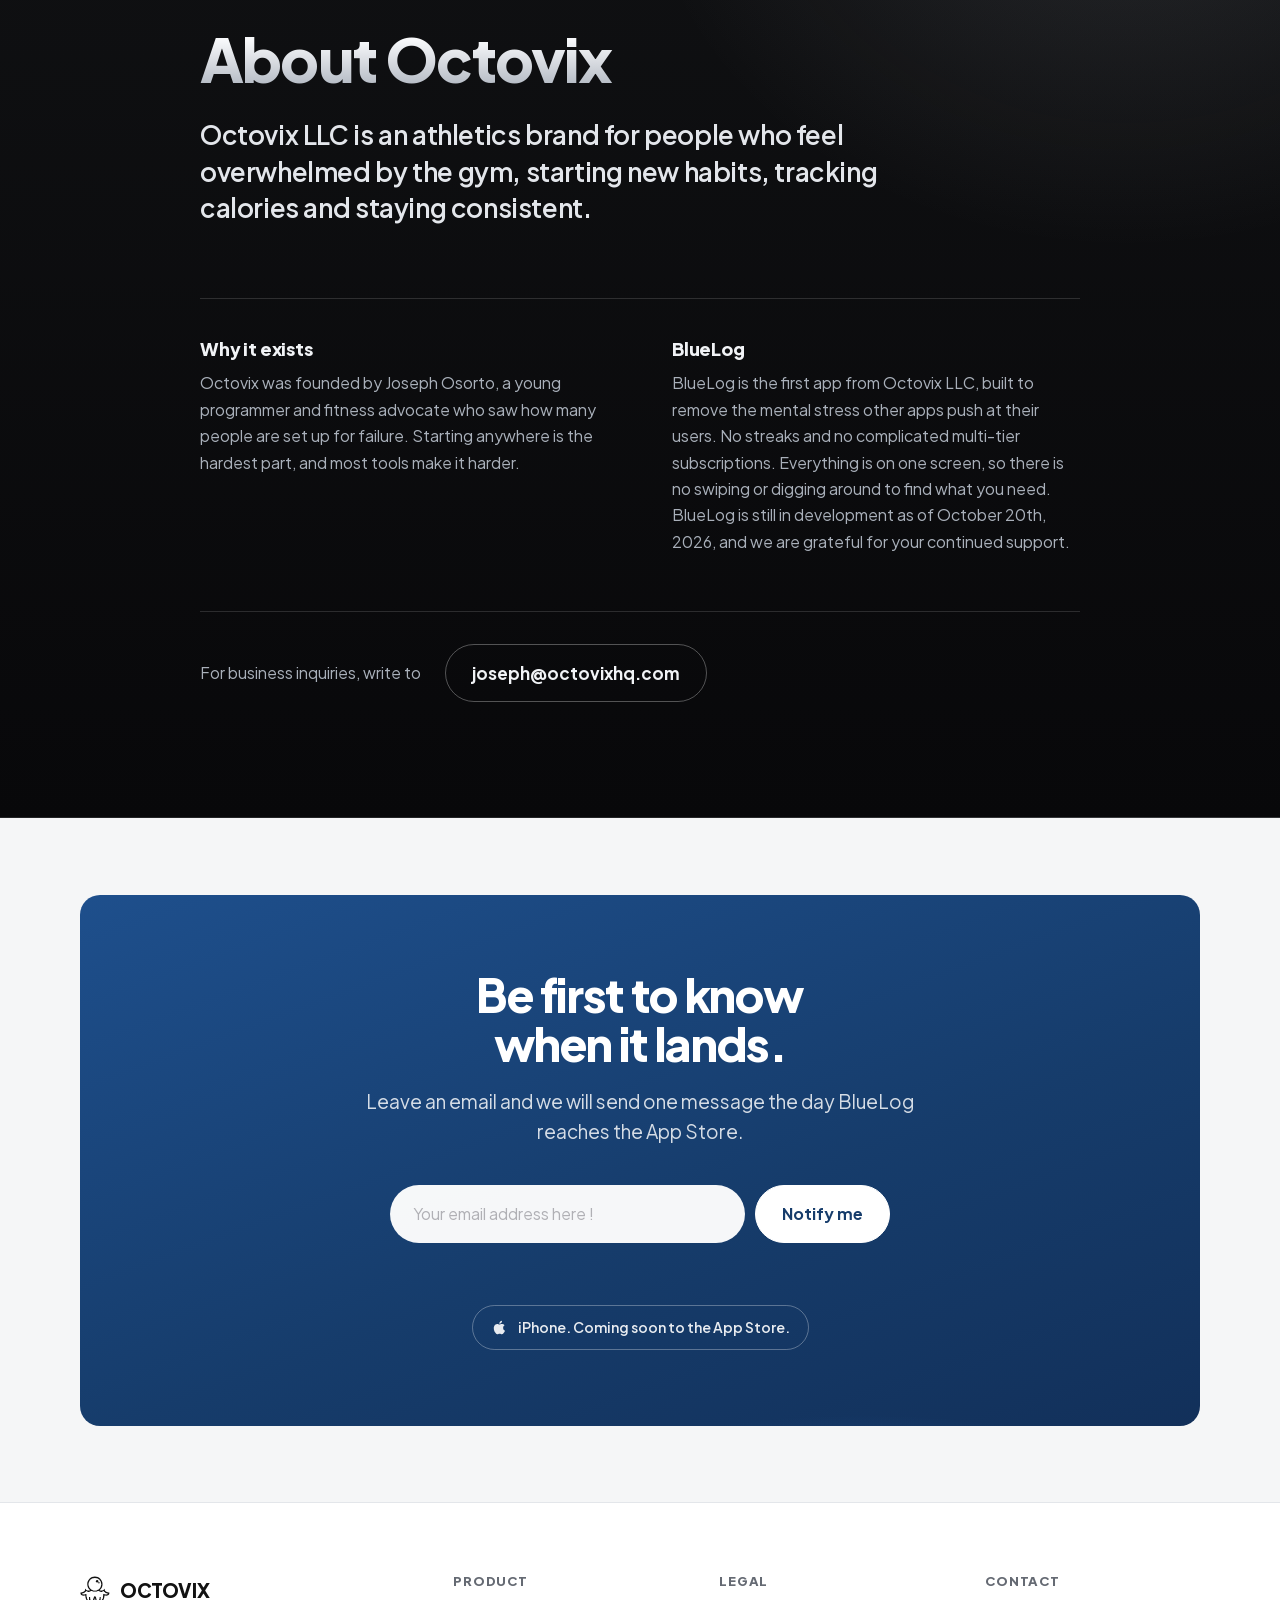
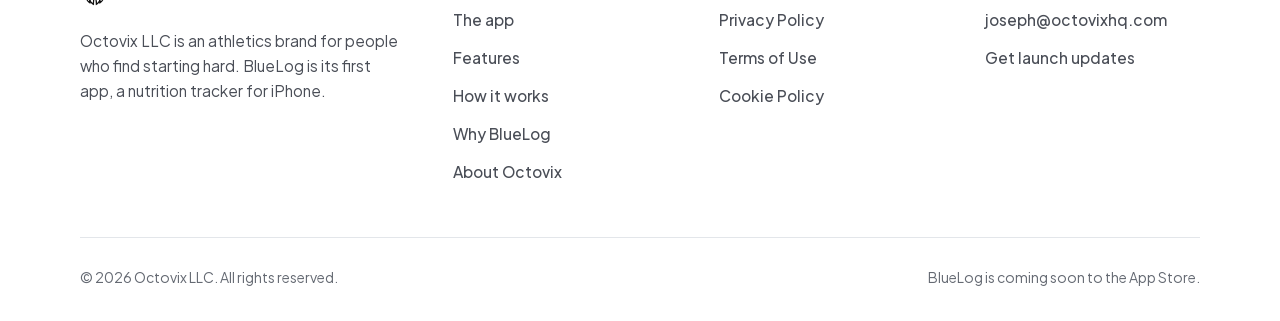
==== commit 371790da: "Update index.html" ====
--- a/index.html
+++ b/index.html
@@ -389,7 +389,7 @@
         <div data-reveal>
           <h3>Why it exists</h3>
           <p>
-            Octovix was created by Joseph O, a young entrepreneur who saw how many
+            Octovix was founded by Joseph Osorto, a young programmer and fitness advocate who saw how many
             people are set up for failure. Starting anywhere is the hardest part,
             and most tools make it harder.
           </p>
@@ -400,7 +400,8 @@
             BlueLog is the first app from Octovix LLC, built to remove the mental
             stress other apps push at their users. No streaks and no complicated
             multi-tier subscriptions. Everything is on one screen, so there is no
-            swiping or digging around to find what you need.
+            swiping or digging around to find what you need. BlueLog is still in 
+            development as of October 20th, 2026, and we are grateful for your continued support.
           </p>
         </div>
       </div>
